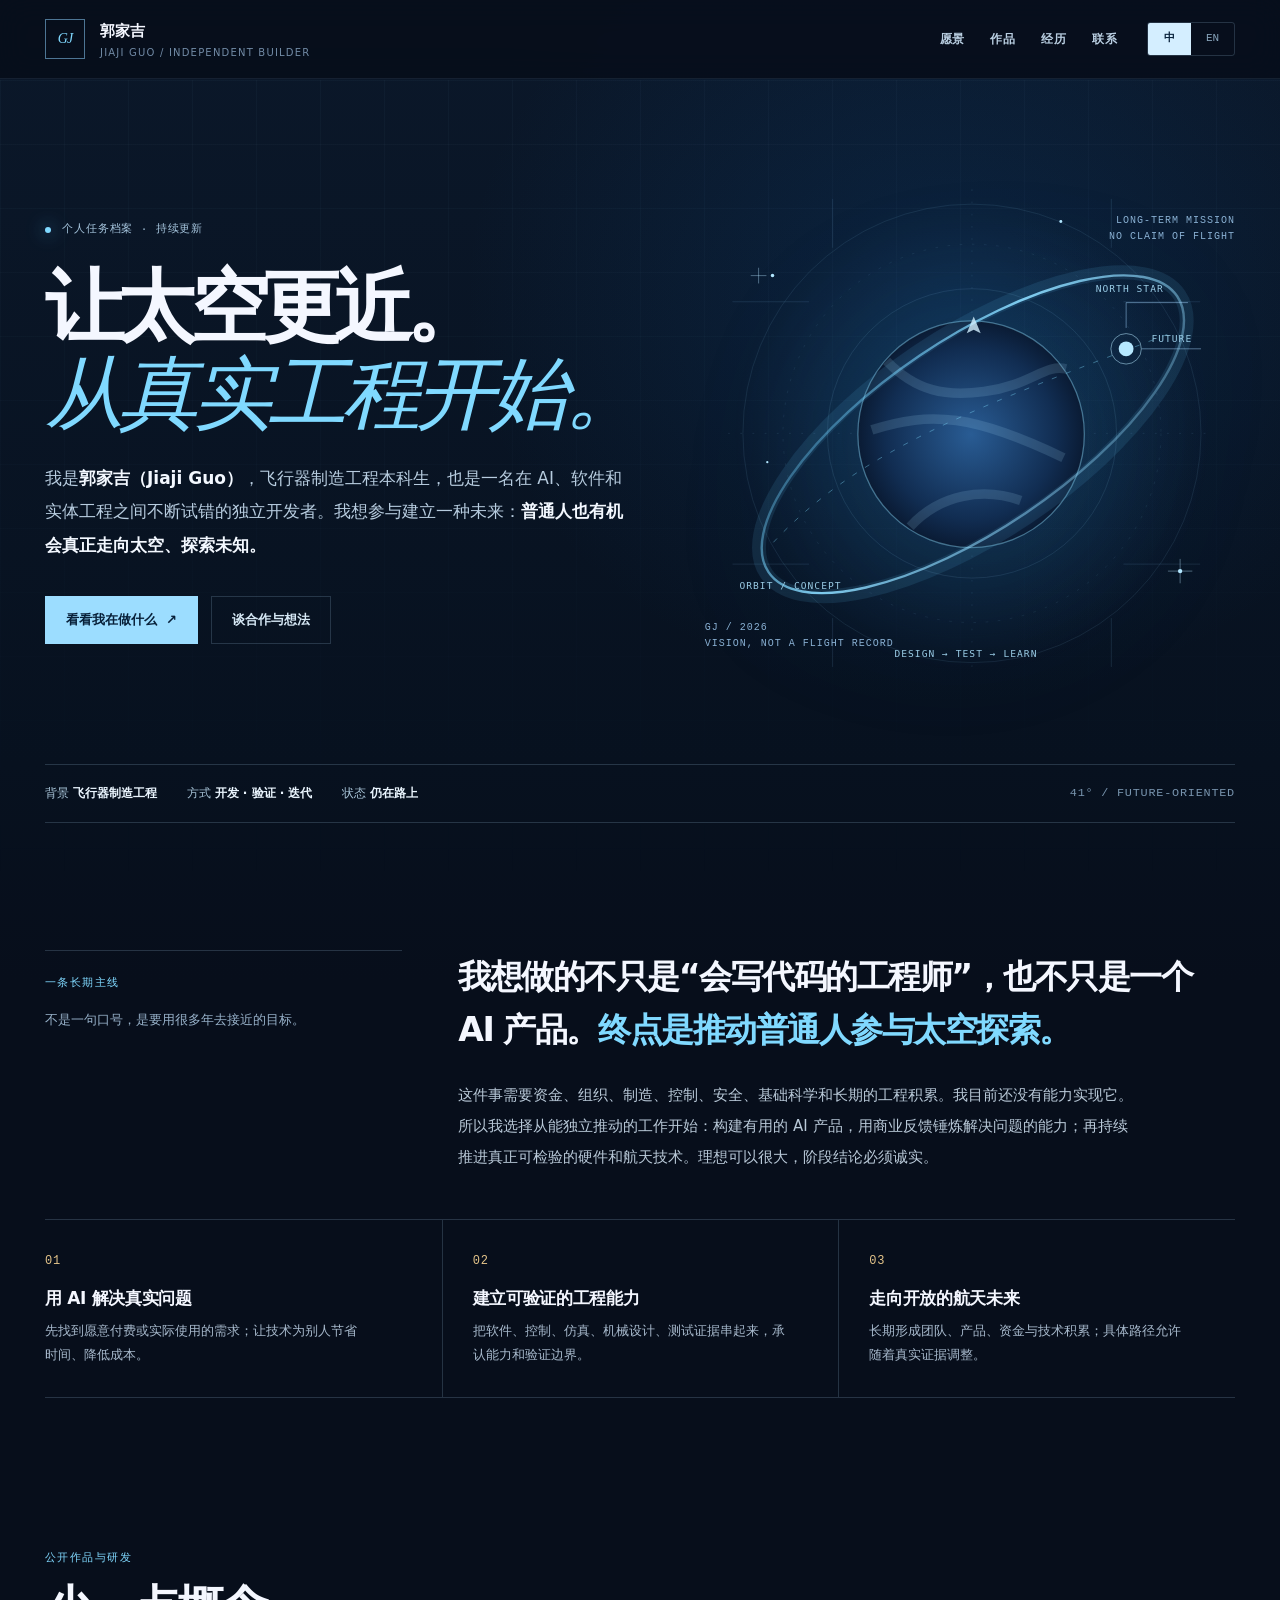
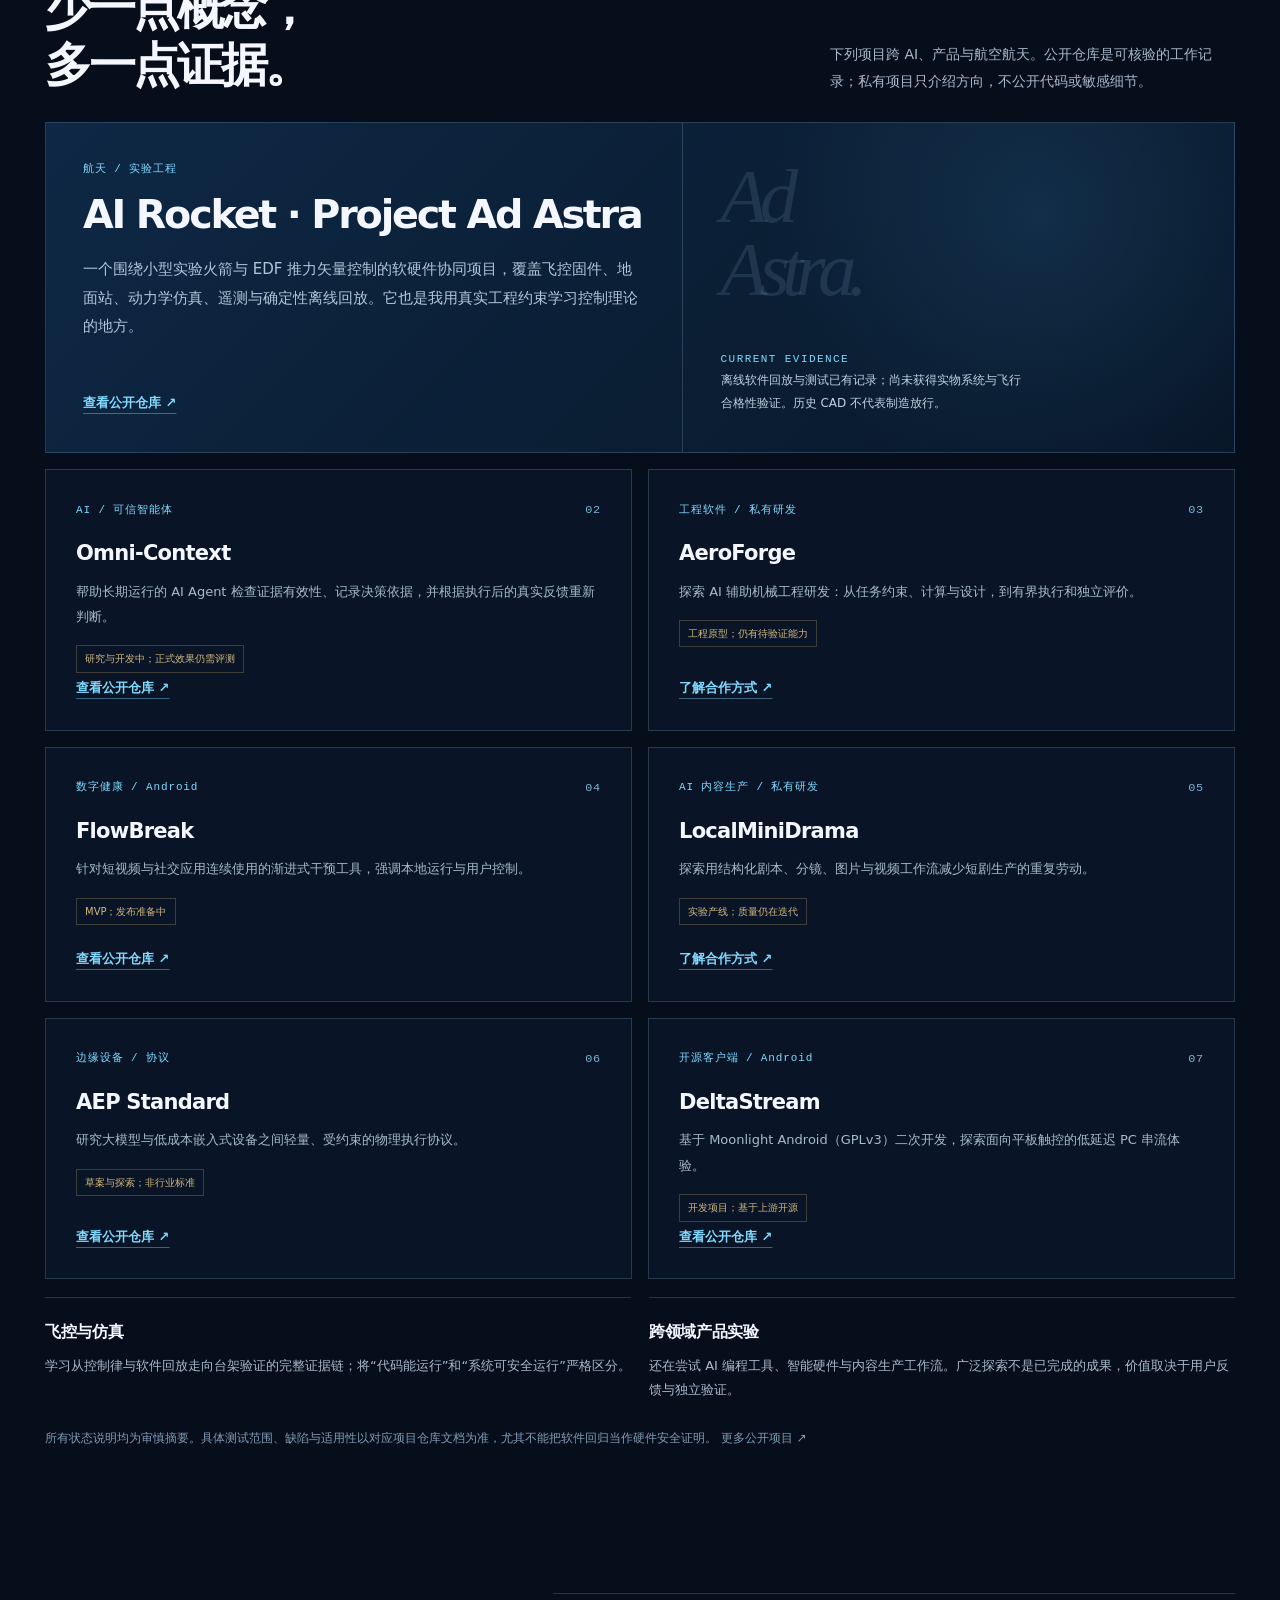
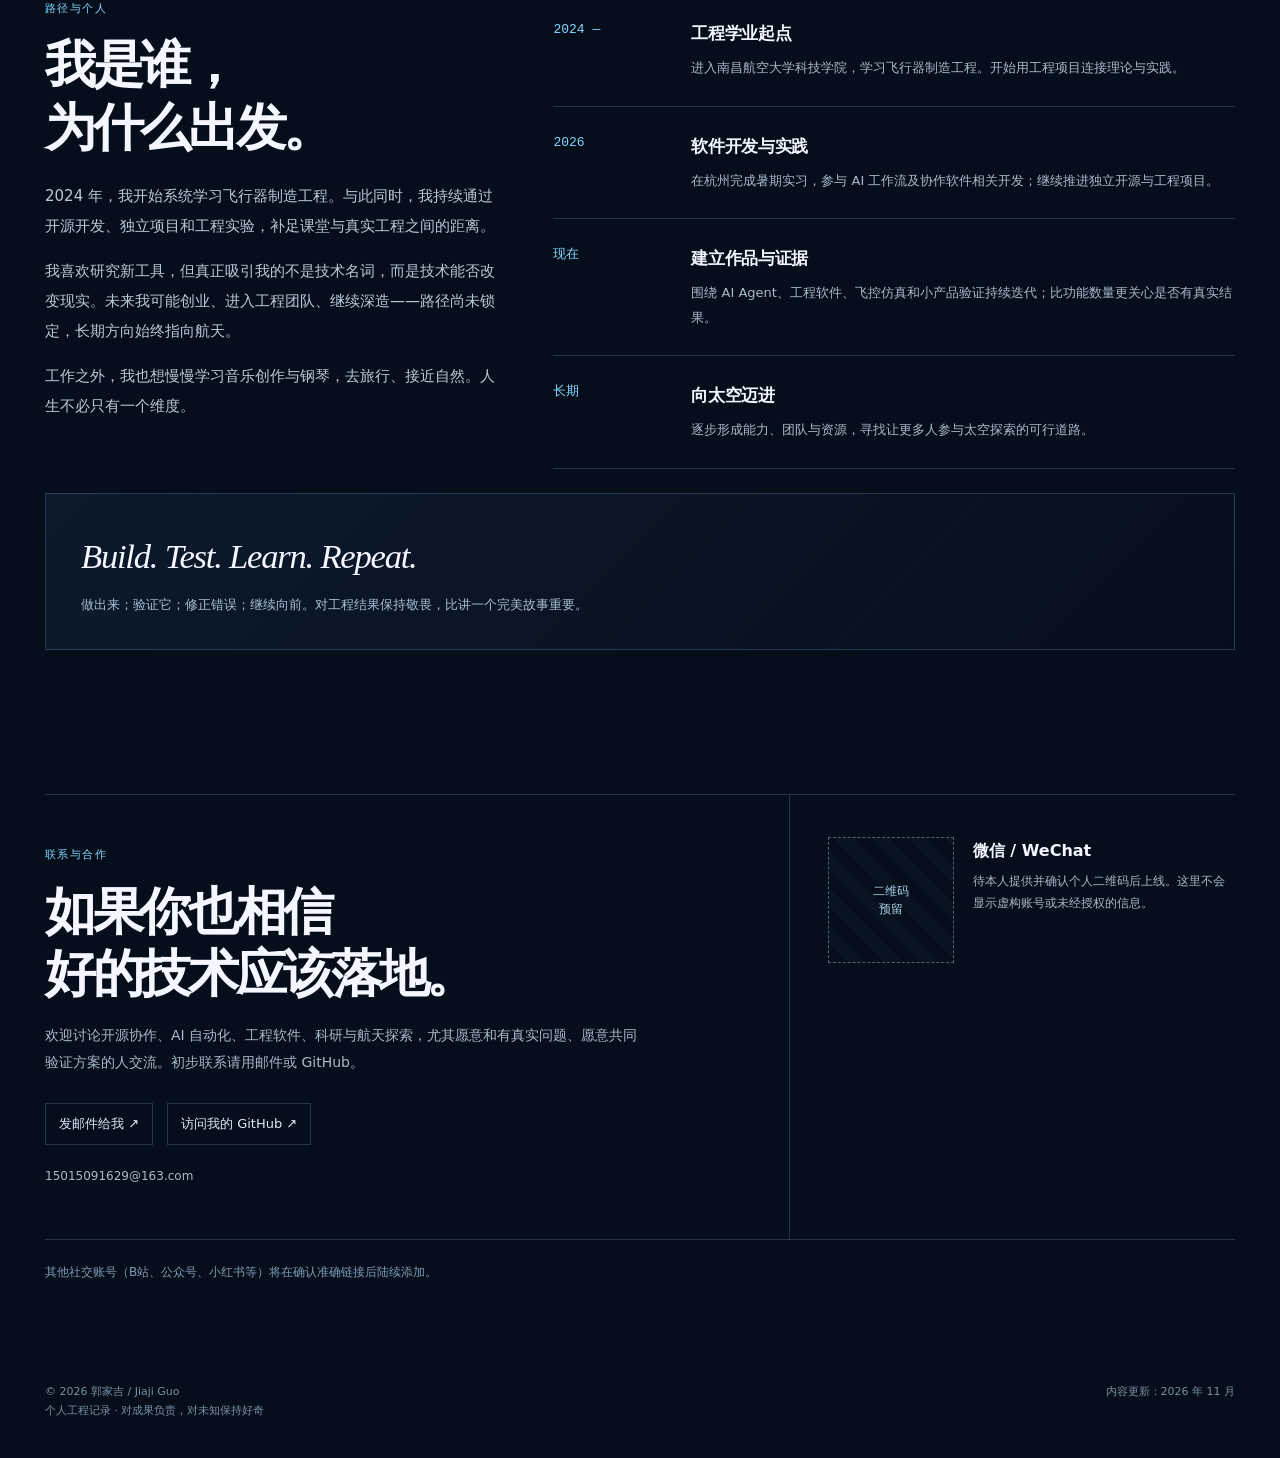
==== index.html @ cbb79680 "design: rebuild Chinese aerospace portfolio around mission and evidence" ====
<!doctype html>
<html lang="zh-CN">
<head>
<meta charset="utf-8">
<meta name="viewport" content="width=device-width, initial-scale=1">
<meta name="theme-color" content="#070e1b">
<meta name="description" content="郭家吉的个人主页。飞行器制造工程本科生，探索 AI Agent、工程软件、飞控、开源产品和让更多人探索太空的长期理想。">
<meta name="author" content="Jiaji Guo · 郭家吉">
<meta property="og:type" content="website">
<meta property="og:title" content="郭家吉 · Jiaji Guo | AI、工程与太空">
<meta property="og:description" content="郭家吉的个人主页。飞行器制造工程本科生，探索 AI Agent、工程软件、飞控、开源产品和让更多人探索太空的长期理想。">
<link rel="icon" type="image/svg+xml" href="assets/favicon.svg">
<link rel="stylesheet" href="assets/site.css">
<link rel="alternate" hreflang="zh-CN" href="./">
<link rel="alternate" hreflang="en" href="./en/">
<title>郭家吉 · Jiaji Guo | AI、工程与太空</title>
</head>
<body>
<a href="#main" class="skip">跳转到正文</a>
<header class="site-header"><div class="wrap topbar">
<a class="brand" href="#top" aria-label="郭家吉个人主页"><span class="brand-mark" aria-hidden="true">GJ</span><span><span class="brand-title">郭家吉</span><span class="brand-sub">JIAJI GUO / INDEPENDENT BUILDER</span></span></a>
<div class="nav-right"><nav class="navlinks" aria-label="主导航"><a href="#mission">愿景</a><a href="#work">作品</a><a href="#journey">经历</a><a href="#contact">联系</a></nav>
<div class="language" aria-label="选择语言"><a href="./" lang="zh-CN" aria-current="page" title="中文">中</a><a href="./en/" lang="en"  title="English">EN</a></div></div>
</div></header>
<main id="main">
<div class="wrap" id="top">
<section class="hero" aria-labelledby="hero-heading">
<div class="hero-copy">
<div class="status-line"><span class="status-dot" aria-hidden="true"></span>个人任务档案 · 持续更新</div>
<h1 class="hero-title " id="hero-heading">让太空更近。<br><span class="signature">从真实工程开始。</span></h1>
<p class="hero-brief">我是<strong>郭家吉（Jiaji Guo）</strong>，飞行器制造工程本科生，也是一名在 AI、软件和实体工程之间不断试错的独立开发者。我想参与建立一种未来：<strong>普通人也有机会真正走向太空、探索未知。</strong></p>
<div class="action-row"><a class="action primary" href="#work">看看我在做什么 <span aria-hidden="true">&nbsp; ↗</span></a><a class="action outline" href="#contact">谈合作与想法</a></div>
</div>
<div class="hero-visual"><img class="orbit" src="assets/mission-orbit.svg" width="620" height="600" alt="原创航天轨道任务示意图，用地球、轨道、航点象征长期探索" fetchpriority="high">
<div class="corner right mono">LONG-TERM MISSION<br>NO CLAIM OF FLIGHT</div>
<div class="corner left mono">GJ / 2026<br>VISION, NOT A FLIGHT RECORD</div></div>
</section>
<div class="hero-bottom"><div class="inline-meta"><span>背景 <strong>飞行器制造工程</strong></span><span>方式 <strong>开发 · 验证 · 迭代</strong></span><span>状态 <strong>仍在路上</strong></span></div><span class="mono coordinate">41° / FUTURE-ORIENTED</span></div>
<section class="section" id="mission" aria-labelledby="mission-heading">
<div class="mission">
<div class="mission-rail"><span class="overline">一条长期主线</span><p>不是一句口号，是要用很多年去接近的目标。</p></div>
<div><h2 id="mission-heading" class="mission-copy">我想做的不只是“会写代码的工程师”，也不只是一个 AI 产品。<em>终点是推动普通人参与太空探索。</em></h2><p class="mission-text">这件事需要资金、组织、制造、控制、安全、基础科学和长期的工程积累。我目前还没有能力实现它。所以我选择从能独立推动的工作开始：构建有用的 AI 产品，用商业反馈锤炼解决问题的能力；再持续推进真正可检验的硬件和航天技术。理想可以很大，阶段结论必须诚实。</p></div>
</div>
<div class="mission-path" aria-label="长期行动路径">
<div class="path-step"><span class="n mono">01</span><h3>用 AI 解决真实问题</h3><p>先找到愿意付费或实际使用的需求；让技术为别人节省时间、降低成本。</p></div>
<div class="path-step"><span class="n mono">02</span><h3>建立可验证的工程能力</h3><p>把软件、控制、仿真、机械设计、测试证据串起来，承认能力和验证边界。</p></div>
<div class="path-step"><span class="n mono">03</span><h3>走向开放的航天未来</h3><p>长期形成团队、产品、资金与技术积累；具体路径允许随着真实证据调整。</p></div>
</div>
</section>
<section class="section" id="work" aria-labelledby="work-heading">
<div class="section-heading work-head"><div><span class="overline">公开作品与研发</span><h2 id="work-heading">少一点概念，<br>多一点证据。</h2></div><p>下列项目跨 AI、产品与航空航天。公开仓库是可核验的工作记录；私有项目只介绍方向，不公开代码或敏感细节。</p></div>
<article class="featured-work">
<div class="featured-content"><span class="project-eyebrow">航天 / 实验工程</span><h3 class="project-title">AI Rocket · Project Ad Astra</h3><p>一个围绕小型实验火箭与 EDF 推力矢量控制的软硬件协同项目，覆盖飞控固件、地面站、动力学仿真、遥测与确定性离线回放。它也是我用真实工程约束学习控制理论的地方。</p><a class="project-link" href="https://github.com/guo6x/AI-rocket" target="_blank" rel="noopener noreferrer">查看公开仓库 <span aria-hidden="true">↗</span></a></div>
<div class="featured-aside"><div class="aside-word" aria-hidden="true">Ad<br>Astra.</div><div class="aside-desc"><span class="overline">CURRENT EVIDENCE</span><br>离线软件回放与测试已有记录；尚未获得实物系统与飞行合格性验证。历史 CAD 不代表制造放行。</div></div>
</article>
<div class="project-stack"><article class="project">
<div class="top"><span class="project-eyebrow">AI / 可信智能体</span><span class="mono project-index">02</span></div>
<h3>Omni-Context</h3><p>帮助长期运行的 AI Agent 检查证据有效性、记录决策依据，并根据执行后的真实反馈重新判断。</p><span class="state">研究与开发中；正式效果仍需评测</span>
<a class="project-link" href="https://github.com/guo6x/Omni-context" target="_blank" rel="noopener noreferrer">查看公开仓库 <span aria-hidden="true">↗</span></a>
</article>
<article class="project">
<div class="top"><span class="project-eyebrow">工程软件 / 私有研发</span><span class="mono project-index">03</span></div>
<h3>AeroForge</h3><p>探索 AI 辅助机械工程研发：从任务约束、计算与设计，到有界执行和独立评价。</p><span class="state">工程原型；仍有待验证能力</span>
<a class="project-link" href="#contact">了解合作方式 <span aria-hidden="true">↗</span></a>
</article>
<article class="project">
<div class="top"><span class="project-eyebrow">数字健康 / Android</span><span class="mono project-index">04</span></div>
<h3>FlowBreak</h3><p>针对短视频与社交应用连续使用的渐进式干预工具，强调本地运行与用户控制。</p><span class="state">MVP；发布准备中</span>
<a class="project-link" href="https://github.com/guo6x/flowbreak" target="_blank" rel="noopener noreferrer">查看公开仓库 <span aria-hidden="true">↗</span></a>
</article>
<article class="project">
<div class="top"><span class="project-eyebrow">AI 内容生产 / 私有研发</span><span class="mono project-index">05</span></div>
<h3>LocalMiniDrama</h3><p>探索用结构化剧本、分镜、图片与视频工作流减少短剧生产的重复劳动。</p><span class="state">实验产线；质量仍在迭代</span>
<a class="project-link" href="#contact">了解合作方式 <span aria-hidden="true">↗</span></a>
</article>
<article class="project">
<div class="top"><span class="project-eyebrow">边缘设备 / 协议</span><span class="mono project-index">06</span></div>
<h3>AEP Standard</h3><p>研究大模型与低成本嵌入式设备之间轻量、受约束的物理执行协议。</p><span class="state">草案与探索；非行业标准</span>
<a class="project-link" href="https://github.com/guo6x/AEP-Standard" target="_blank" rel="noopener noreferrer">查看公开仓库 <span aria-hidden="true">↗</span></a>
</article>
<article class="project">
<div class="top"><span class="project-eyebrow">开源客户端 / Android</span><span class="mono project-index">07</span></div>
<h3>DeltaStream</h3><p>基于 Moonlight Android（GPLv3）二次开发，探索面向平板触控的低延迟 PC 串流体验。</p><span class="state">开发项目；基于上游开源</span>
<a class="project-link" href="https://github.com/guo6x/DeltaStream" target="_blank" rel="noopener noreferrer">查看公开仓库 <span aria-hidden="true">↗</span></a>
</article></div>
<div class="lab-line"><article class="lab-card"><h3>飞控与仿真</h3><p>学习从控制律与软件回放走向台架验证的完整证据链；将“代码能运行”和“系统可安全运行”严格区分。</p></article><article class="lab-card"><h3>跨领域产品实验</h3><p>还在尝试 AI 编程工具、智能硬件与内容生产工作流。广泛探索不是已完成的成果，价值取决于用户反馈与独立验证。</p></article></div>
<p class="project-footnote">所有状态说明均为审慎摘要。具体测试范围、缺陷与适用性以对应项目仓库文档为准，尤其不能把软件回归当作硬件安全证明。 <a href="https://github.com/guo6x?tab=repositories" target="_blank" rel="noopener noreferrer">更多公开项目 ↗</a></p>
</section>
<section class="section" id="journey" aria-labelledby="journey-heading">
<div class="bio-layout">
<div class="bio-intro"><span class="overline">路径与个人</span><h2 id="journey-heading">我是谁，<br>为什么出发。</h2><p>2024 年，我开始系统学习飞行器制造工程。与此同时，我持续通过开源开发、独立项目和工程实验，补足课堂与真实工程之间的距离。</p><p>我喜欢研究新工具，但真正吸引我的不是技术名词，而是技术能否改变现实。未来我可能创业、进入工程团队、继续深造——路径尚未锁定，长期方向始终指向航天。</p><p>工作之外，我也想慢慢学习音乐创作与钢琴，去旅行、接近自然。人生不必只有一个维度。</p></div>
<div class="timeline"><div class="timeline-row"><div class="timeline-time">2024 —</div><div><h3>工程学业起点</h3><p>进入南昌航空大学科技学院，学习飞行器制造工程。开始用工程项目连接理论与实践。</p></div></div>
<div class="timeline-row"><div class="timeline-time">2026</div><div><h3>软件开发与实践</h3><p>在杭州完成暑期实习，参与 AI 工作流及协作软件相关开发；继续推进独立开源与工程项目。</p></div></div>
<div class="timeline-row"><div class="timeline-time">现在</div><div><h3>建立作品与证据</h3><p>围绕 AI Agent、工程软件、飞控仿真和小产品验证持续迭代；比功能数量更关心是否有真实结果。</p></div></div>
<div class="timeline-row"><div class="timeline-time">长期</div><div><h3>向太空迈进</h3><p>逐步形成能力、团队与资源，寻找让更多人参与太空探索的可行道路。</p></div></div></div>
</div>
<div class="principle-banner"><strong>Build. Test. Learn. Repeat.</strong><p>做出来；验证它；修正错误；继续向前。对工程结果保持敬畏，比讲一个完美故事重要。</p></div>
</section>
<section class="section" id="contact" aria-labelledby="contact-heading">
<div class="contact-layout">
<div class="contact-main"><span class="overline">联系与合作</span><h2 id="contact-heading">如果你也相信<br>好的技术应该落地。</h2><p>欢迎讨论开源协作、AI 自动化、工程软件、科研与航天探索，尤其愿意和有真实问题、愿意共同验证方案的人交流。初步联系请用邮件或 GitHub。</p>
<div class="contact-links"><a href="mailto:15015091629@163.com">发邮件给我 ↗</a><a href="https://github.com/guo6x" target="_blank" rel="noopener noreferrer">访问我的 GitHub ↗</a></div>
<p style="margin-top:20px;font-size:12px" class="muted">15015091629@163.com</p>
</div>
<div class="contact-qr"><!-- WeChat insertion point: only add the image after owner's explicit confirmation.
Replace .qr-placeholder with <img src="assets/wechat-qr.png" alt="Personal WeChat QR code" width="126" height="126" loading="lazy"> (English path: ../assets/wechat-qr.png). -->
<div class="qr-placeholder" aria-label="个人微信二维码预留位置"><span>二维码<br>预留</span></div>
<div class="qr-caption"><h3>微信 / WeChat</h3><p>待本人提供并确认个人二维码后上线。这里不会显示虚构账号或未经授权的信息。</p></div></div>
</div>
<p class="project-footnote">其他社交账号（B站、公众号、小红书等）将在确认准确链接后陆续添加。</p>
</section>
</div>
</main>
<footer class="site-footer"><div class="wrap footer-content"><p>© 2026 郭家吉 / Jiaji Guo<br>个人工程记录 · 对成果负责，对未知保持好奇</p><p>内容更新：2026 年 11 月</p></div></footer>
</body>
</html>
---- assets/site.css ----
:root{color-scheme:dark;--ink:#f4f7ff;--muted:#a7b9cc;--dim:#728ba6;--base:#070e1b;--base2:#0b1728;--panel:#0c1c30;--blue:#80d9ff;--blue2:#3579b8;--gold:#e4c48a;--line:rgba(159,198,229,.20);--line2:rgba(159,198,229,.10);--max:1190px}
*{box-sizing:border-box}
html{scroll-behavior:smooth;scroll-padding-top:90px}
body{margin:0;min-width:320px;background:var(--base);color:var(--ink);font-family:"Aptos","Inter","PingFang SC","Noto Sans CJK SC","Microsoft YaHei",system-ui,sans-serif;font-size:16px;line-height:1.75;text-rendering:optimizeLegibility}
body::before{content:"";position:absolute;top:0;left:0;right:0;height:980px;z-index:-1;pointer-events:none;background:radial-gradient(ellipse 670px 570px at 74% 30%,rgba(14,83,151,.22),transparent 72%),linear-gradient(180deg,#0b182a 0%,#07111f 78%,var(--base) 100%)}
body::after{content:"";position:absolute;top:80px;left:0;right:0;height:920px;z-index:-1;pointer-events:none;background-image:linear-gradient(rgba(123,169,205,.045) 1px,transparent 1px),linear-gradient(90deg,rgba(123,169,205,.045) 1px,transparent 1px);background-size:64px 64px;mask-image:linear-gradient(to bottom,black,transparent 90%)}
a{color:inherit;text-decoration:none}button,a{touch-action:manipulation}a:hover{color:var(--blue)}a:focus-visible{outline:2px solid var(--blue);outline-offset:5px;border-radius:3px}
svg,img{max-width:100%}.wrap{width:min(var(--max),calc(100% - 72px));margin:0 auto}
.skip{position:absolute;left:18px;top:-100px;z-index:100;padding:8px 16px;background:var(--blue);color:var(--base)}.skip:focus{top:10px}
.mono{font-family:"Cascadia Code","JetBrains Mono",Consolas,monospace;font-size:.74rem;font-weight:500;letter-spacing:.065em}
.muted{color:var(--muted)}.blue{color:var(--blue)}.gold{color:var(--gold)}
.site-header{position:sticky;top:0;z-index:60;border-bottom:1px solid var(--line2);background:rgba(7,14,27,.91);backdrop-filter:blur(15px)}
.topbar{display:flex;align-items:center;justify-content:space-between;min-height:78px;gap:26px}
.brand{display:flex;align-items:center;gap:15px;min-width:0}
.brand-mark{display:grid;place-items:center;flex:none;width:40px;height:40px;border:1px solid rgba(135,203,248,.55);color:var(--blue);font-size:14px;font-family:Georgia,serif;font-style:italic;letter-spacing:-.07em}
.brand-title{font-weight:730;font-size:15px;letter-spacing:.005em;white-space:nowrap}
.brand-sub{color:var(--dim);display:block;font-size:10px;line-height:1.6;letter-spacing:.12em}
.nav-right{display:flex;align-items:center;gap:30px}
.navlinks{display:flex;align-items:center;gap:26px}
.navlinks a{font-size:12px;letter-spacing:.035em;color:#b9cee1;font-weight:600}.navlinks a:hover{color:#fff}
.language{display:flex;align-items:center;border:1px solid var(--line);border-radius:3px;overflow:hidden}
.language a{display:block;min-width:43px;padding:6px 8px;text-align:center;font-family:Consolas,monospace;font-size:11px;color:#89a6bd}
.language a[aria-current="page"]{background:#d4eeff;color:#09223c;font-weight:800}
.hero{display:grid;grid-template-columns:minmax(0,1.07fr) minmax(0,.93fr);align-items:center;gap:28px;min-height:625px;padding:92px 0 70px}
.hero .status-line{display:flex;align-items:center;gap:11px;font-family:Consolas,monospace;font-size:11px;letter-spacing:.08em;color:#a5c4dc;margin-bottom:25px}
.status-dot{display:inline-block;width:6px;height:6px;background:var(--blue);border-radius:100%;box-shadow:0 0 18px #5cbbff}
.hero-title{font-size:clamp(3.7rem,6.2vw,6.8rem);font-weight:730;letter-spacing:-.085em;line-height:1.095;margin:0 0 24px;max-width:730px;text-wrap:balance}
.hero-title .signature{color:var(--blue);font-family:Georgia,"Times New Roman",serif;font-style:italic;font-weight:400;letter-spacing:-.06em;white-space:nowrap}
.hero-title.lang-en{font-size:clamp(3.9rem,6.5vw,7rem);line-height:1.02}
.hero-brief{max-width:590px;font-size:17px;line-height:1.95;color:#b7ccdf;margin:0}
.hero-brief strong{color:#f3f8ff;font-weight:650}
.action-row{display:flex;align-items:center;flex-wrap:wrap;gap:13px;margin-top:34px}
.action{display:inline-flex;align-items:center;justify-content:center;padding:12px 20px;font-size:13px;font-weight:700;border:1px solid var(--line);min-height:48px;transition:background-color .2s,border-color .2s,color .2s}
.action.primary{background:#9cddff;color:#082039;border-color:#9cddff}
.action.primary:hover{background:#d2f1ff;color:#031522}
.action.outline{color:#d6e8f5}.action.outline:hover{border-color:#a9def9;background:rgba(80,164,232,.08)}
.hero-visual{position:relative;align-self:stretch;display:flex;align-items:center;justify-content:center;min-width:0}
.orbit{width:min(100%,540px);height:auto;display:block;filter:drop-shadow(0 20px 70px rgba(31,122,202,.14))}
.hero-visual .corner{position:absolute;font-size:10px;color:#89b0d3;letter-spacing:.10em;line-height:1.6}
.corner.left{left:10px;bottom:42px}.corner.right{right:0;top:42px;text-align:right}
.hero-bottom{display:flex;justify-content:space-between;align-items:center;gap:20px;border-top:1px solid var(--line);border-bottom:1px solid var(--line);padding:18px 0;margin-bottom:55px}
.hero-bottom .inline-meta{display:flex;gap:30px;flex-wrap:wrap}
.hero-bottom .inline-meta span{font-size:12px;color:#a9c5d9}.hero-bottom .inline-meta strong{color:#eaf5fe;font-weight:650}
.hero-bottom .coordinate{color:#7894ae;text-align:right}
.section{padding:72px 0}
.section-heading{display:flex;align-items:end;justify-content:space-between;gap:30px;margin-bottom:31px}
.section-heading h2{font-size:clamp(2.05rem,3.7vw,3.7rem);letter-spacing:-.065em;line-height:1.2;margin:10px 0 0;text-wrap:balance}
.section-heading p{color:var(--muted);max-width:405px;margin:0;font-size:14px;line-height:1.9}
.overline{font-family:Consolas,"Cascadia Code",monospace;font-size:11px;color:var(--blue);letter-spacing:.13em}
.mission{display:grid;grid-template-columns:minmax(220px,.46fr) 1fr;gap:56px;align-items:start}
.mission-rail{border-top:1px solid var(--line);padding-top:16px}
.mission-rail p{font-size:13px;color:#97b1c9;max-width:270px;margin:14px 0}
.mission-copy{font-size:clamp(1.5rem,2.6vw,2.7rem);font-weight:600;letter-spacing:-.045em;line-height:1.62;margin:0 0 23px;text-wrap:pretty}
.mission-copy em{font-style:normal;color:var(--blue)}
.mission-text{color:#b9c9d8;max-width:680px;font-size:15px;line-height:2.05;margin:0}
.mission-path{display:grid;grid-template-columns:repeat(3,1fr);gap:0;margin-top:46px;border-top:1px solid var(--line);border-bottom:1px solid var(--line)}
.path-step{position:relative;padding:25px 28px 30px 0}
.path-step+.path-step{padding-left:30px;border-left:1px solid var(--line)}
.path-step .n{font-size:12px;color:var(--gold)}
.path-step h3{font-size:17px;letter-spacing:-.02em;margin:11px 0 6px}
.path-step p{font-size:13px;color:var(--muted);line-height:1.85;margin:0;max-width:320px}
.work-head{margin-bottom:28px}
.featured-work{display:grid;grid-template-columns:1.07fr .93fr;gap:0;border:1px solid var(--line);background:linear-gradient(135deg,rgba(14,43,73,.9),rgba(8,24,42,.92));margin-bottom:16px;min-height:310px}
.featured-content{padding:37px;display:flex;flex-direction:column;align-items:flex-start}
.project-eyebrow{font-size:11px;font-family:Consolas,monospace;color:var(--blue);letter-spacing:.08em}
.project-title{font-size:clamp(1.8rem,3.1vw,3rem);font-weight:690;line-height:1.2;letter-spacing:-.055em;margin:12px 0 16px}
.featured-content p{font-size:15px;color:#b2c6da;max-width:560px;line-height:1.9;margin:0 0 21px}
.featured-aside{position:relative;border-left:1px solid var(--line);padding:38px;display:flex;flex-direction:column;justify-content:space-between;gap:40px;background:radial-gradient(circle at 65% 28%,rgba(52,122,176,.19),transparent 65%)}
.aside-word{font-size:clamp(3.5rem,6vw,7rem);line-height:.95;letter-spacing:-.1em;font-family:Georgia,serif;font-style:italic;color:rgba(167,210,244,.13);overflow-wrap:anywhere}
.aside-desc{font-size:12px;color:#c1d1e2;line-height:1.85;max-width:300px}
.project-link{margin-top:auto;display:inline-block;font-weight:700;color:var(--blue);font-size:13px;padding-top:4px;text-decoration:underline;text-decoration-color:rgba(128,217,255,.4);text-underline-offset:6px}
.project-link:hover{text-decoration-color:#fff;color:#fff}
.project-stack{display:grid;grid-template-columns:repeat(2,minmax(0,1fr));gap:16px}
.project{border:1px solid var(--line);background:rgba(11,26,44,.68);padding:30px;min-height:255px;display:flex;flex-direction:column;align-items:flex-start}
.project .top{display:flex;align-items:center;justify-content:space-between;gap:15px;width:100%}
.project h3{font-size:21px;font-weight:700;letter-spacing:-.035em;line-height:1.34;margin:19px 0 11px}
.project p{font-size:13px;line-height:1.95;color:var(--muted);margin:0 0 16px}
.state{font-size:10px;color:#d2b780;border:1px solid rgba(224,184,110,.25);padding:4px 8px;white-space:nowrap}
.project .project-link{margin-top:auto}
.project-index{color:#7eb3d5}
.project-footnote{margin:22px 0 0;color:#7f9cb4;font-size:12px}
.lab-line{display:grid;grid-template-columns:1fr 1fr;gap:18px;margin-top:18px}
.lab-card{border-top:1px solid var(--line);padding:20px 0 4px}
.lab-card h3{font-size:16px;margin:0 0 8px;letter-spacing:-.02em}
.lab-card p{font-size:13px;color:var(--muted);line-height:1.85;margin:0}
.bio-layout{display:grid;grid-template-columns:.8fr 1.2fr;gap:54px}
.bio-intro p{color:#b8c9da;font-size:15px;line-height:2;margin:15px 0}
.bio-intro h2{font-size:clamp(2.2rem,4vw,4.3rem);letter-spacing:-.065em;line-height:1.22;margin:12px 0 23px}
.timeline{border-top:1px solid var(--line)}
.timeline-row{display:grid;grid-template-columns:115px 1fr;gap:23px;padding:25px 0;border-bottom:1px solid var(--line)}
.timeline-time{font-family:Consolas,monospace;color:var(--blue);font-size:13px}
.timeline-row h3{font-size:17px;letter-spacing:-.02em;margin:0 0 7px}
.timeline-row p{font-size:13px;line-height:1.9;color:var(--muted);margin:0}
.principle-banner{border:1px solid rgba(142,202,248,.21);padding:32px 35px;background:linear-gradient(135deg,rgba(48,111,166,.12),rgba(48,111,166,0));margin-top:24px}
.principle-banner strong{font-size:clamp(1.4rem,2.7vw,2.6rem);font-family:Georgia,serif;font-weight:400;font-style:italic;letter-spacing:-.035em}
.principle-banner p{color:#a8bfd2;font-size:13px;margin:8px 0 0}
.contact-layout{display:grid;grid-template-columns:1.25fr .75fr;gap:0;border-top:1px solid var(--line);border-bottom:1px solid var(--line)}
.contact-main{padding:44px 38px 50px 0}
.contact-main h2{font-size:clamp(2rem,4vw,4.6rem);font-weight:680;letter-spacing:-.065em;line-height:1.2;margin:14px 0 18px}
.contact-main p{color:var(--muted);font-size:14px;max-width:600px;line-height:1.95;margin:0}
.contact-qr{border-left:1px solid var(--line);padding:42px 0 38px 38px;display:flex;align-items:flex-start;gap:19px}
.qr-placeholder{height:126px;width:126px;flex:none;display:flex;align-items:center;justify-content:center;border:1px dashed rgba(143,193,224,.48);color:#acd5ec;background:repeating-linear-gradient(45deg,transparent,transparent 13px,rgba(110,184,239,.025) 13px,rgba(110,184,239,.025) 26px)}
.qr-placeholder span{font-size:12px;text-align:center;line-height:1.5}
.qr-caption h3{font-size:16px;margin:0 0 6px}.qr-caption p{font-size:12px;line-height:1.8;color:var(--muted);margin:0}
.contact-links{display:flex;gap:14px;flex-wrap:wrap;margin-top:26px}
.contact-links a{font-size:13px;padding:9px 13px;border:1px solid var(--line);color:#daebf7;overflow-wrap:anywhere}
.contact-links a:hover{border-color:var(--blue);color:var(--blue)}
.site-footer{padding:27px 0 38px}
.footer-content{display:flex;justify-content:space-between;align-items:start;gap:20px}
.footer-content p{font-size:11px;color:#7891a7;margin:0}
.footer-content a{color:#b5c9dc}
@media(max-width:1050px){.wrap{width:min(var(--max),calc(100% - 48px))}.hero{grid-template-columns:1.05fr .95fr;min-height:530px;padding:75px 0 60px}.hero-title{font-size:clamp(3.2rem,6.5vw,6rem)}.orbit{width:100%}.mission{gap:36px}.navlinks{gap:16px}.contact-qr{flex-direction:column}}
@media(max-width:780px){.navlinks{display:none}.topbar{min-height:68px}.brand-title{font-size:14px}.hero{grid-template-columns:1fr;gap:5px;padding:60px 0 15px}.hero-title{max-width:650px;font-size:clamp(3.6rem,10vw,5.8rem)}.hero-brief{font-size:16px}.hero-visual{max-width:500px;min-height:280px;width:100%;margin:0 auto}.hero-visual .corner{bottom:25px;top:auto}.hero-bottom{margin-bottom:24px}.mission{grid-template-columns:1fr;gap:15px}.mission-rail{max-width:unset}.section{padding:55px 0}.section-heading{display:block}.section-heading p{margin-top:15px}.featured-work{grid-template-columns:1fr;min-height:auto}.featured-aside{border-left:0;border-top:1px solid var(--line);padding:25px 34px;gap:15px}.aside-word{font-size:58px}.featured-content{padding:31px 34px}.bio-layout{grid-template-columns:1fr;gap:27px}.contact-layout{grid-template-columns:1fr}.contact-main{padding:35px 0}.contact-qr{border-left:0;border-top:1px solid var(--line);padding:28px 0;flex-direction:row}}
@media(max-width:560px){.wrap{width:calc(100% - 32px)}.hero{padding-top:50px}.hero-title,.hero-title.lang-en{font-size:clamp(3.25rem,12.5vw,5rem)}.hero-brief{font-size:15px;line-height:1.9}.hero-visual{min-height:250px}.orbit{width:min(100%,360px)}.corner.right{right:0;top:10px}.corner.left{left:0;bottom:14px}.hero-bottom{align-items:flex-start}.hero-bottom .coordinate{display:none}.hero-bottom .inline-meta{gap:15px}.section{padding:47px 0}.section-heading h2{font-size:2.2rem}.mission-copy{font-size:1.65rem}.mission-path{grid-template-columns:1fr}.path-step,.path-step+.path-step{padding:20px 0;border-left:0}.path-step+.path-step{border-top:1px solid var(--line)}.project-stack,.lab-line{grid-template-columns:1fr}.featured-content,.project{padding:25px}.featured-aside{padding:23px 25px}.project{min-height:auto}.timeline-row{grid-template-columns:76px 1fr;gap:10px}.qr-placeholder{width:110px;height:110px}.contact-qr{gap:14px}.contact-links a{font-size:12px}.footer-content{display:block}.footer-content p+p{margin-top:8px}}
@media(prefers-reduced-motion:reduce){html{scroll-behavior:auto}.action{transition:none}}
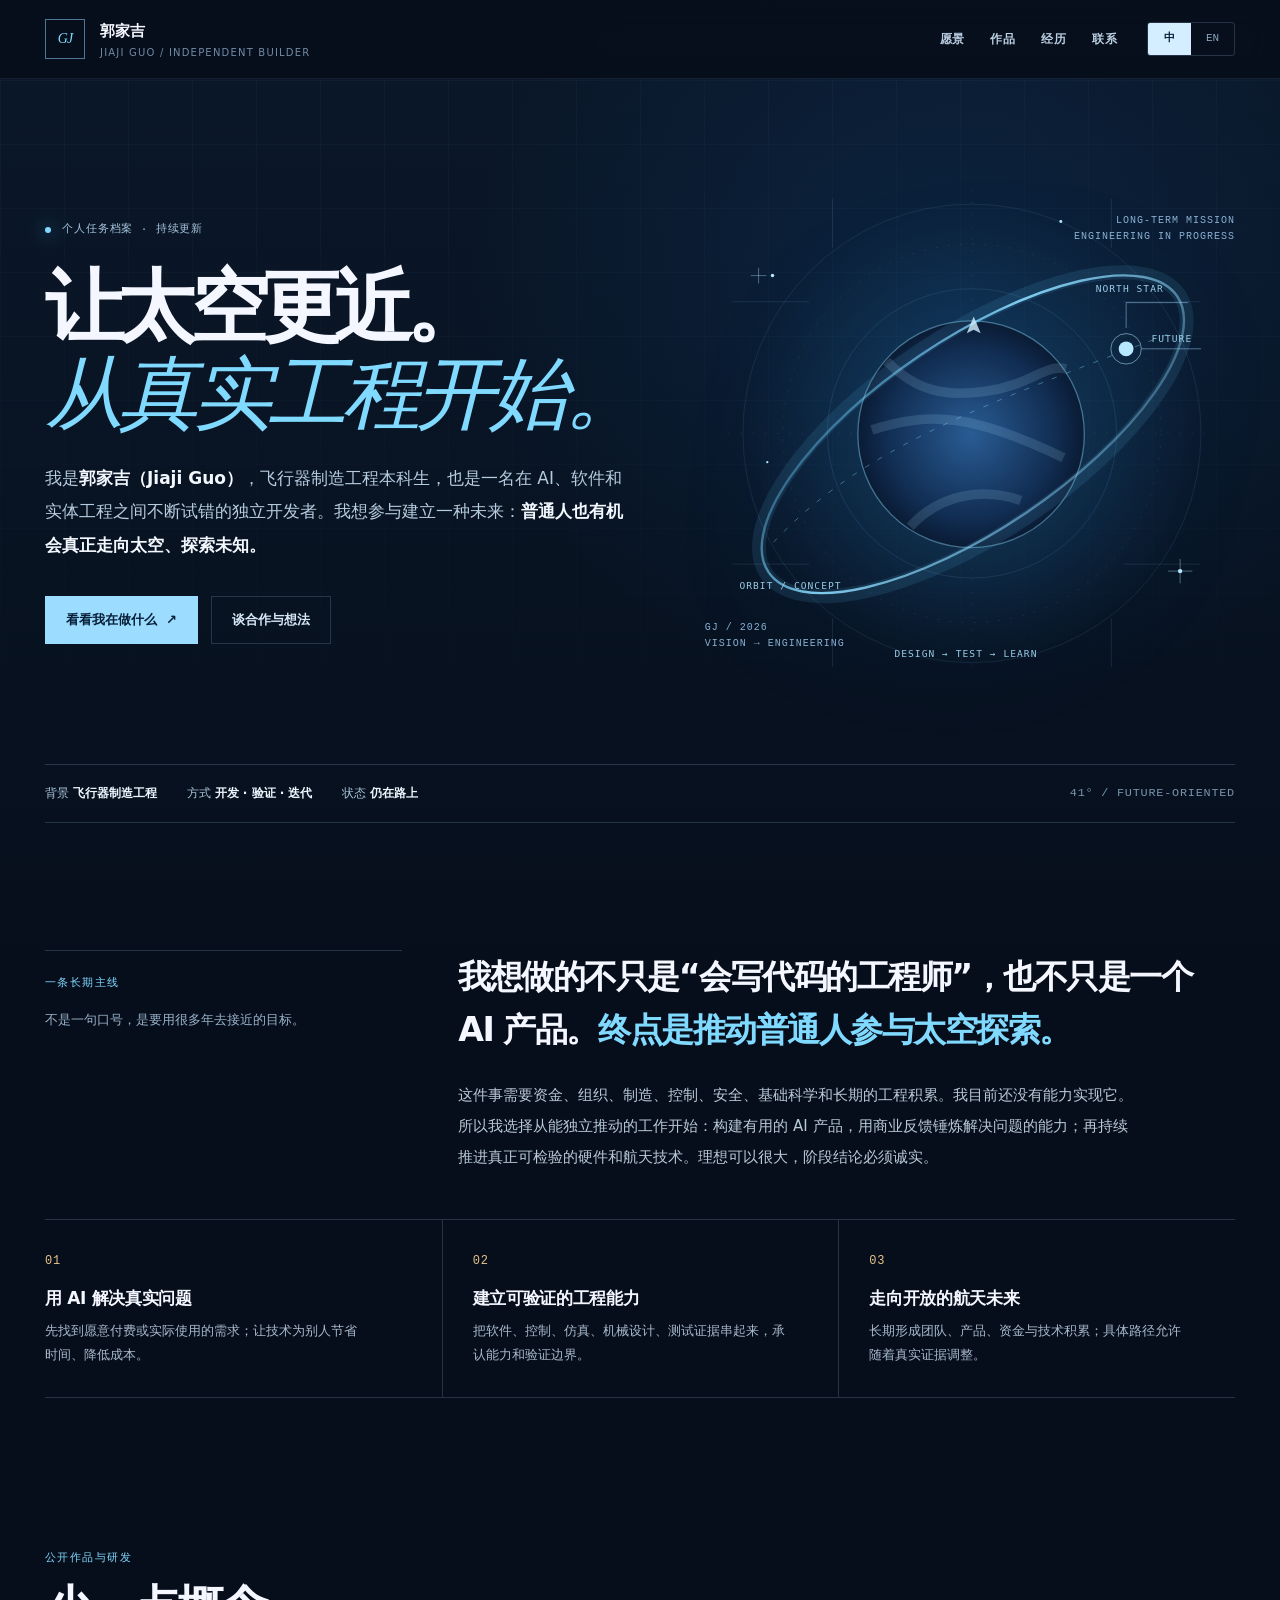
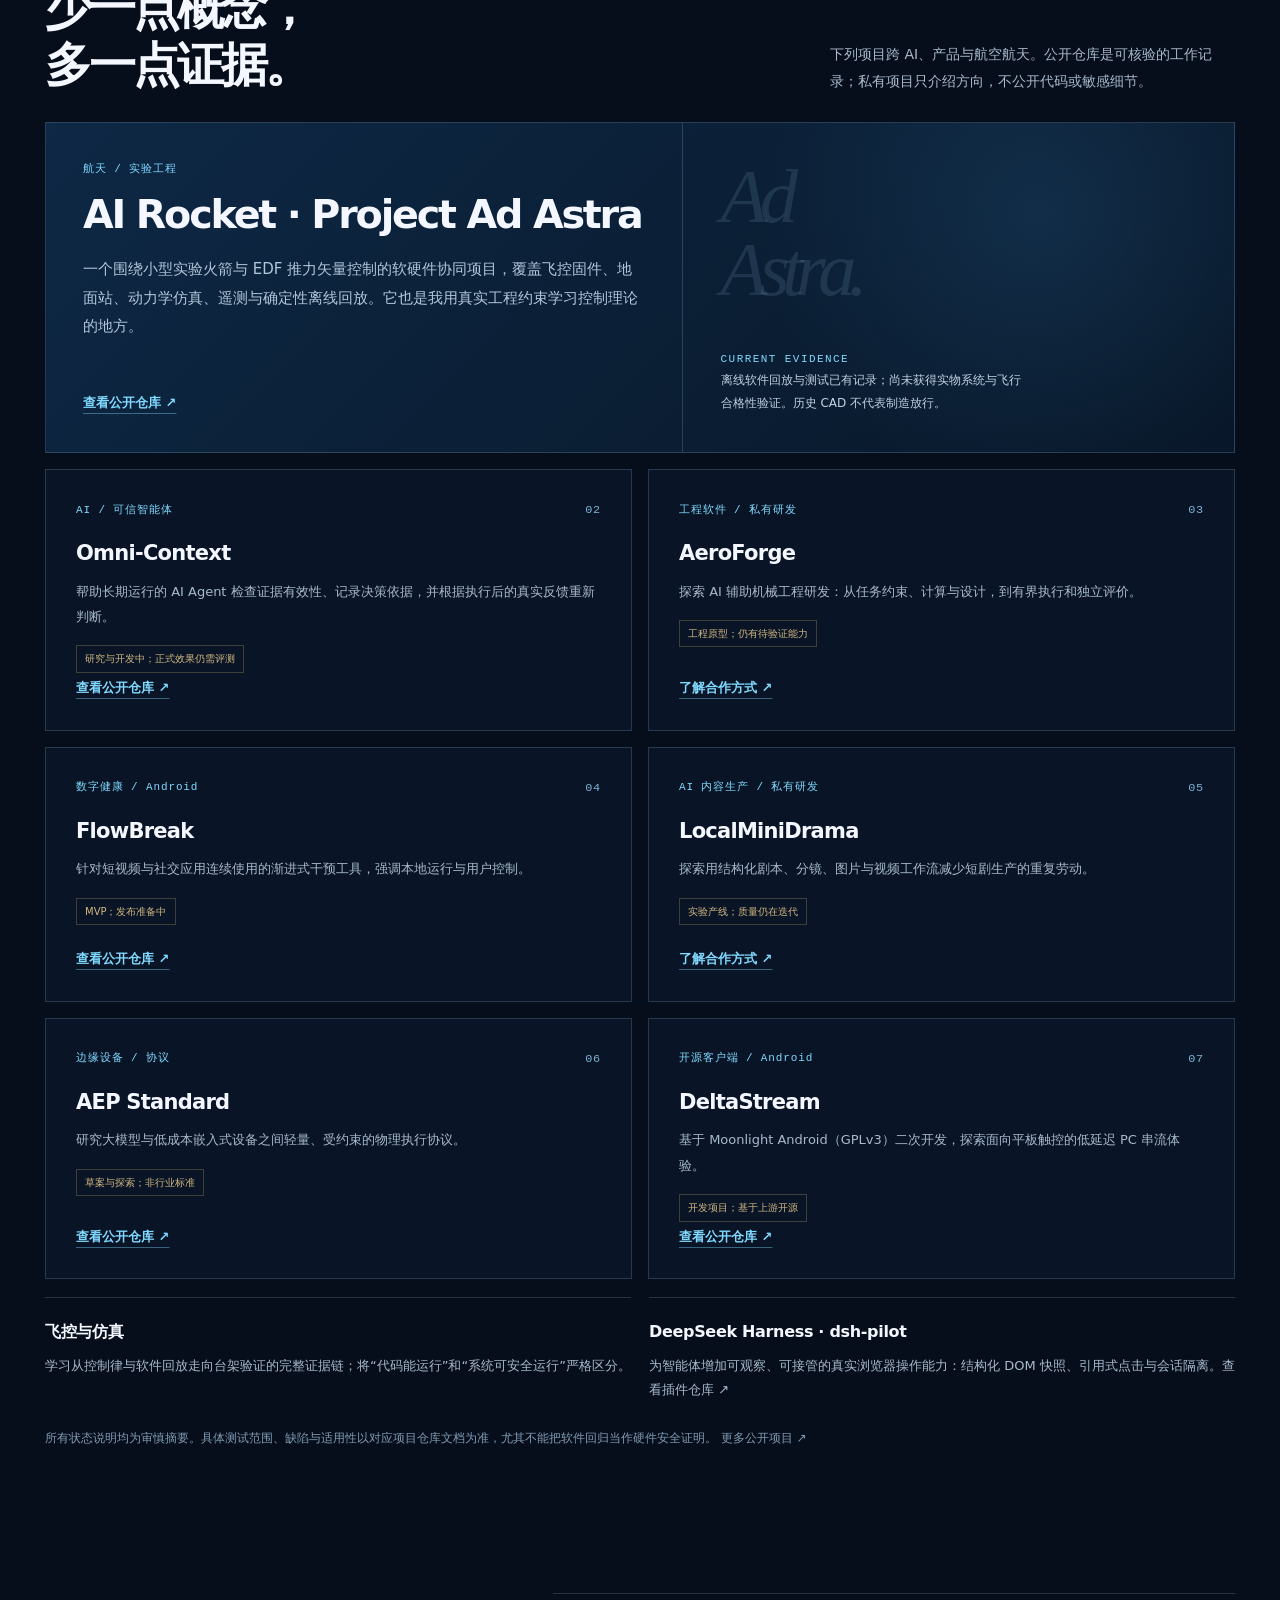
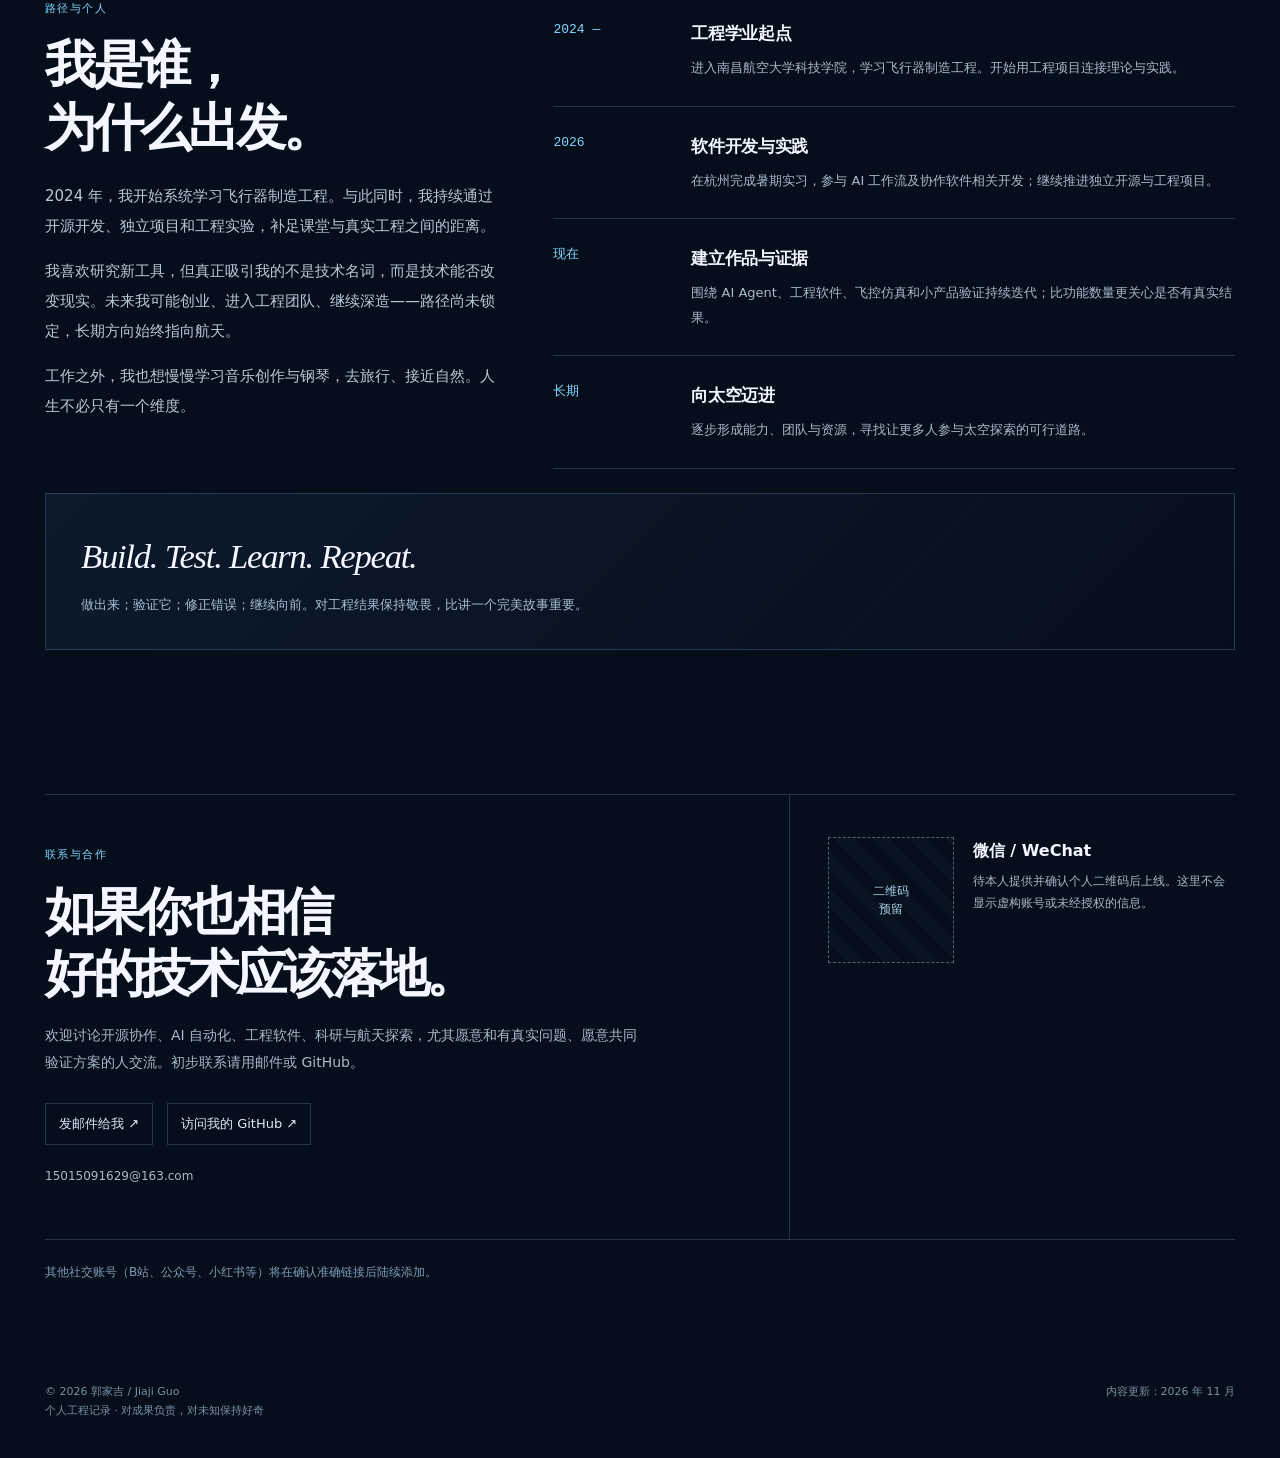
==== commit 8963c92b: "refine(profile): improve index.html copy and responsive details" ====
--- a/index.html
+++ b/index.html
@@ -32,8 +32,8 @@
 <div class="action-row"><a class="action primary" href="#work">看看我在做什么 <span aria-hidden="true">&nbsp; ↗</span></a><a class="action outline" href="#contact">谈合作与想法</a></div>
 </div>
 <div class="hero-visual"><img class="orbit" src="assets/mission-orbit.svg" width="620" height="600" alt="原创航天轨道任务示意图，用地球、轨道、航点象征长期探索" fetchpriority="high">
-<div class="corner right mono">LONG-TERM MISSION<br>NO CLAIM OF FLIGHT</div>
-<div class="corner left mono">GJ / 2026<br>VISION, NOT A FLIGHT RECORD</div></div>
+<div class="corner right mono">LONG-TERM MISSION<br>ENGINEERING IN PROGRESS</div>
+<div class="corner left mono">GJ / 2026<br>VISION → ENGINEERING</div></div>
 </section>
 <div class="hero-bottom"><div class="inline-meta"><span>背景 <strong>飞行器制造工程</strong></span><span>方式 <strong>开发 · 验证 · 迭代</strong></span><span>状态 <strong>仍在路上</strong></span></div><span class="mono coordinate">41° / FUTURE-ORIENTED</span></div>
 <section class="section" id="mission" aria-labelledby="mission-heading">
@@ -83,7 +83,7 @@
 <h3>DeltaStream</h3><p>基于 Moonlight Android（GPLv3）二次开发，探索面向平板触控的低延迟 PC 串流体验。</p><span class="state">开发项目；基于上游开源</span>
 <a class="project-link" href="https://github.com/guo6x/DeltaStream" target="_blank" rel="noopener noreferrer">查看公开仓库 <span aria-hidden="true">↗</span></a>
 </article></div>
-<div class="lab-line"><article class="lab-card"><h3>飞控与仿真</h3><p>学习从控制律与软件回放走向台架验证的完整证据链；将“代码能运行”和“系统可安全运行”严格区分。</p></article><article class="lab-card"><h3>跨领域产品实验</h3><p>还在尝试 AI 编程工具、智能硬件与内容生产工作流。广泛探索不是已完成的成果，价值取决于用户反馈与独立验证。</p></article></div>
+<div class="lab-line"><article class="lab-card"><h3>飞控与仿真</h3><p>学习从控制律与软件回放走向台架验证的完整证据链；将“代码能运行”和“系统可安全运行”严格区分。</p></article><article class="lab-card"><h3>DeepSeek Harness · dsh-pilot</h3><p>为智能体增加可观察、可接管的真实浏览器操作能力：结构化 DOM 快照、引用式点击与会话隔离。<a href="https://github.com/guo6x/dsh-pilot" target="_blank" rel="noopener noreferrer">查看插件仓库 ↗</a></p></article></div>
 <p class="project-footnote">所有状态说明均为审慎摘要。具体测试范围、缺陷与适用性以对应项目仓库文档为准，尤其不能把软件回归当作硬件安全证明。 <a href="https://github.com/guo6x?tab=repositories" target="_blank" rel="noopener noreferrer">更多公开项目 ↗</a></p>
 </section>
 <section class="section" id="journey" aria-labelledby="journey-heading">
--- a/assets/site.css
+++ b/assets/site.css
@@ -26,7 +26,7 @@
 .hero .status-line{display:flex;align-items:center;gap:11px;font-family:Consolas,monospace;font-size:11px;letter-spacing:.08em;color:#a5c4dc;margin-bottom:25px}
 .status-dot{display:inline-block;width:6px;height:6px;background:var(--blue);border-radius:100%;box-shadow:0 0 18px #5cbbff}
 .hero-title{font-size:clamp(3.7rem,6.2vw,6.8rem);font-weight:730;letter-spacing:-.085em;line-height:1.095;margin:0 0 24px;max-width:730px;text-wrap:balance}
-.hero-title .signature{color:var(--blue);font-family:Georgia,"Times New Roman",serif;font-style:italic;font-weight:400;letter-spacing:-.06em;white-space:nowrap}
+.hero-title .signature{color:var(--blue);font-family:Georgia,"Times New Roman",serif;font-style:italic;font-weight:400;letter-spacing:-.06em;white-space:normal}
 .hero-title.lang-en{font-size:clamp(3.9rem,6.5vw,7rem);line-height:1.02}
 .hero-brief{max-width:590px;font-size:17px;line-height:1.95;color:#b7ccdf;margin:0}
 .hero-brief strong{color:#f3f8ff;font-weight:650}
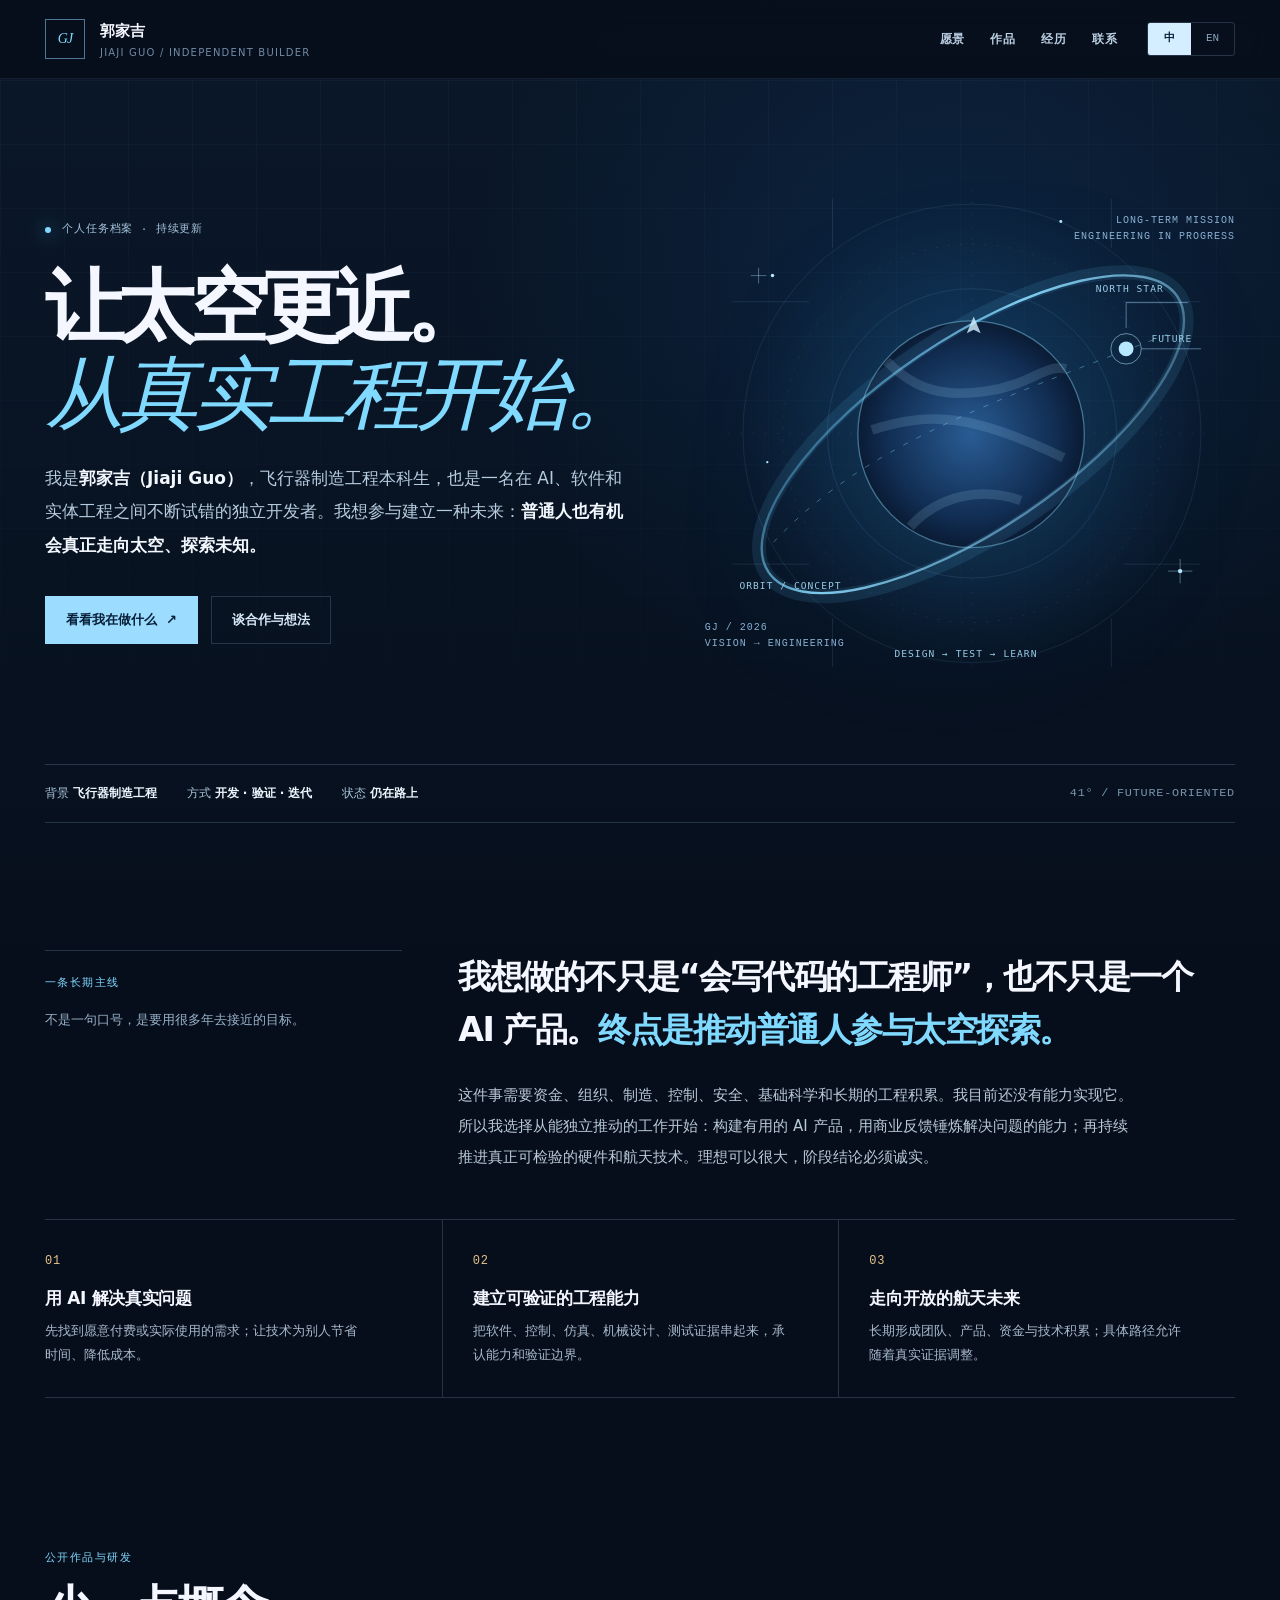
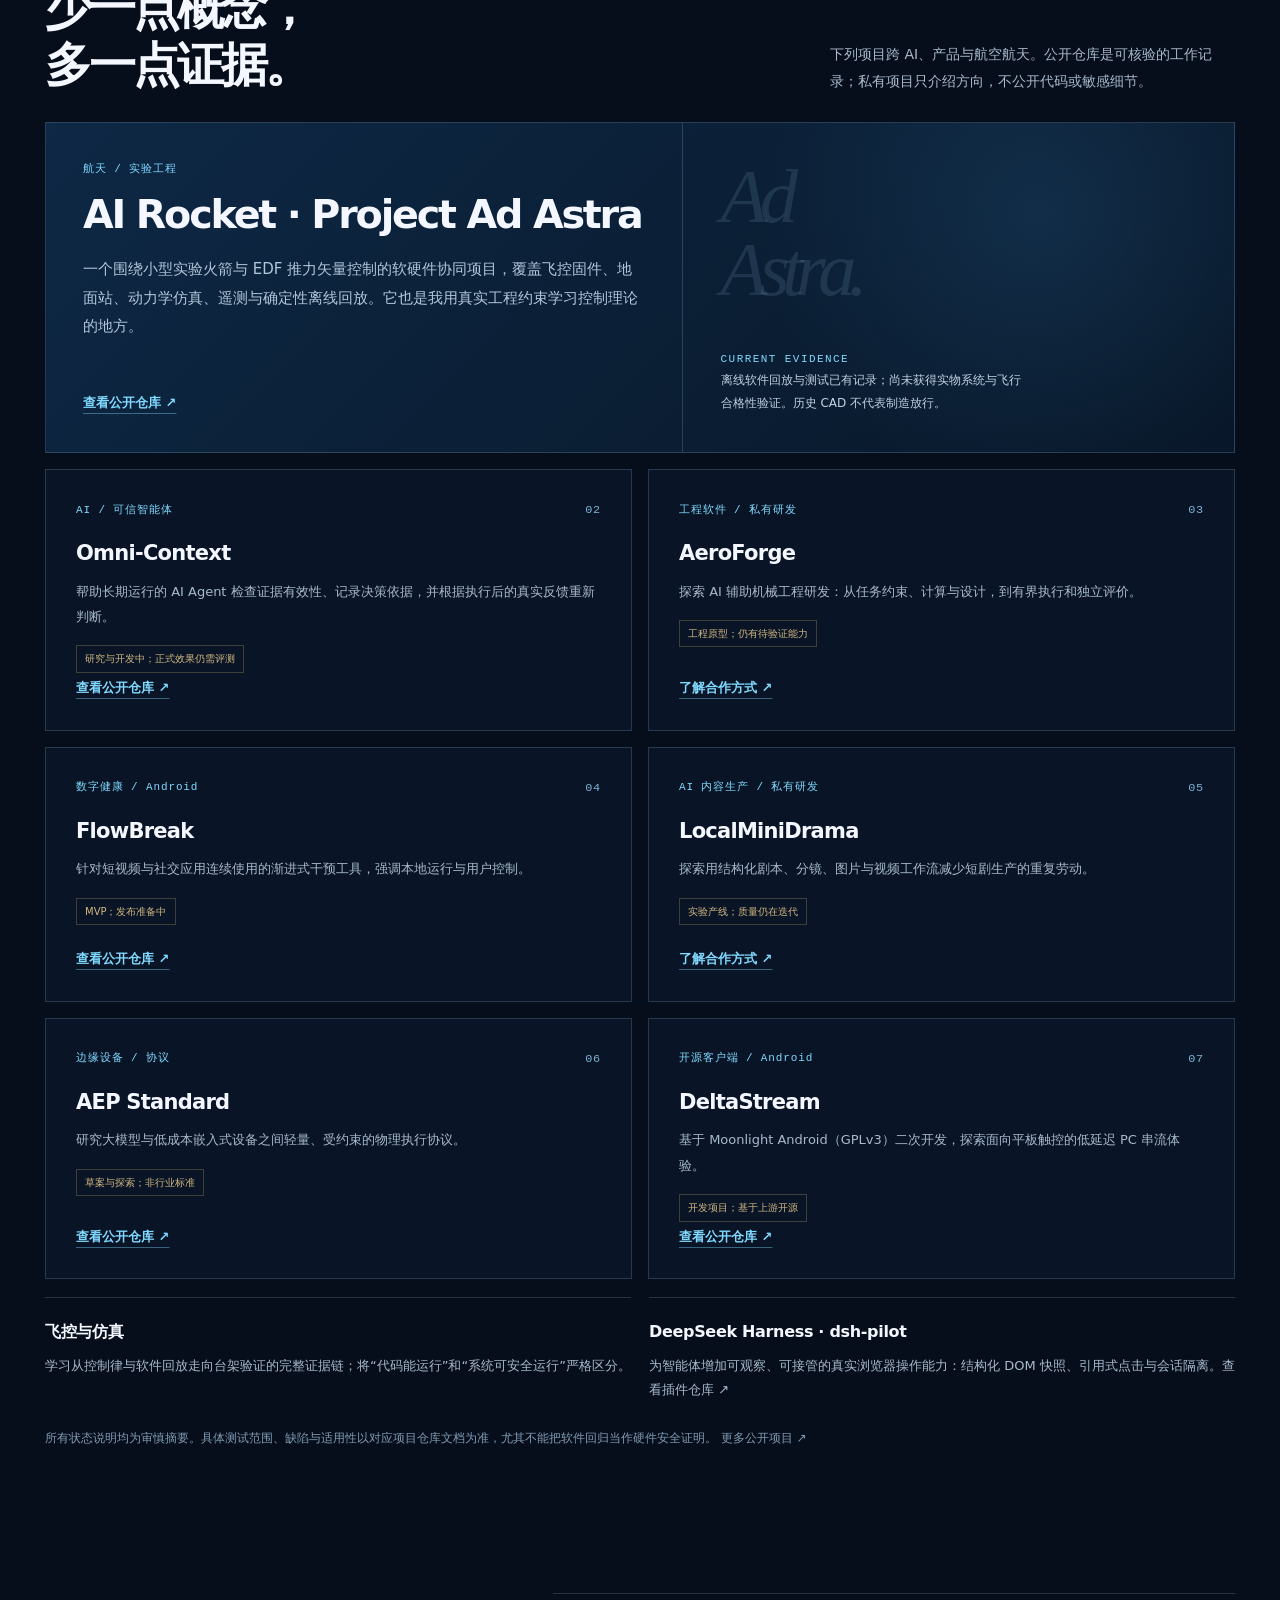
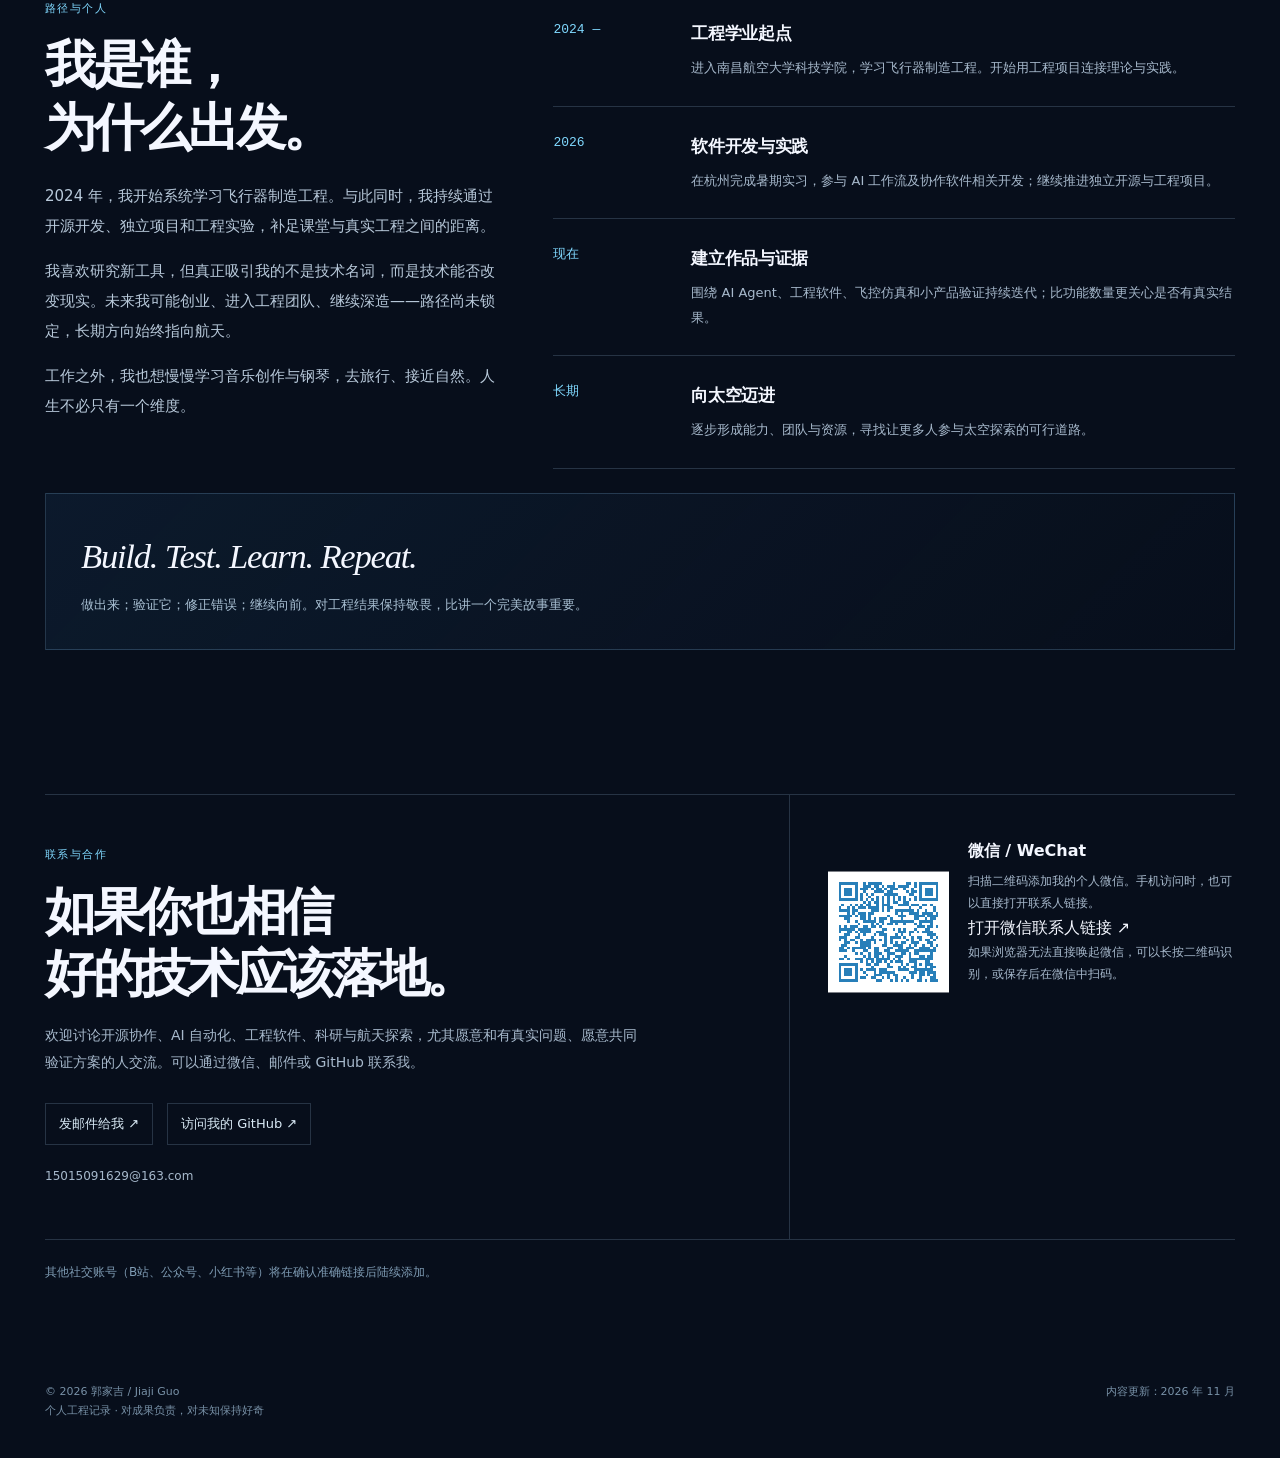
==== commit 2e5e1b8f: "feat(profile): integrate verified WeChat contact in index.html" ====
--- a/index.html
+++ b/index.html
@@ -98,14 +98,13 @@
 </section>
 <section class="section" id="contact" aria-labelledby="contact-heading">
 <div class="contact-layout">
-<div class="contact-main"><span class="overline">联系与合作</span><h2 id="contact-heading">如果你也相信<br>好的技术应该落地。</h2><p>欢迎讨论开源协作、AI 自动化、工程软件、科研与航天探索，尤其愿意和有真实问题、愿意共同验证方案的人交流。初步联系请用邮件或 GitHub。</p>
+<div class="contact-main"><span class="overline">联系与合作</span><h2 id="contact-heading">如果你也相信<br>好的技术应该落地。</h2><p>欢迎讨论开源协作、AI 自动化、工程软件、科研与航天探索，尤其愿意和有真实问题、愿意共同验证方案的人交流。可以通过微信、邮件或 GitHub 联系我。</p>
 <div class="contact-links"><a href="mailto:15015091629@163.com">发邮件给我 ↗</a><a href="https://github.com/guo6x" target="_blank" rel="noopener noreferrer">访问我的 GitHub ↗</a></div>
 <p style="margin-top:20px;font-size:12px" class="muted">15015091629@163.com</p>
 </div>
-<div class="contact-qr"><!-- WeChat insertion point: only add the image after owner's explicit confirmation.
-Replace .qr-placeholder with <img src="assets/wechat-qr.png" alt="Personal WeChat QR code" width="126" height="126" loading="lazy"> (English path: ../assets/wechat-qr.png). -->
-<div class="qr-placeholder" aria-label="个人微信二维码预留位置"><span>二维码<br>预留</span></div>
-<div class="qr-caption"><h3>微信 / WeChat</h3><p>待本人提供并确认个人二维码后上线。这里不会显示虚构账号或未经授权的信息。</p></div></div>
+<div class="contact-qr">
+<a class="qr-frame" href="https://u.wechat.com/ENzA9MDYw4TcaK3T-xYNANU?s=4" target="_blank" rel="noopener noreferrer" aria-label="打开郭家吉的微信联系人链接"><img class="qr-image" src="assets/wechat-qr.svg" alt="郭家吉的个人微信二维码，扫码添加好友" width="190" height="190" loading="lazy" decoding="async"></a>
+<div class="qr-caption"><h3>微信 / WeChat</h3><p>扫描二维码添加我的个人微信。手机访问时，也可以直接打开联系人链接。</p><a class="wechat-link" href="https://u.wechat.com/ENzA9MDYw4TcaK3T-xYNANU?s=4" target="_blank" rel="noopener noreferrer">打开微信联系人链接 ↗</a><p class="qr-hint">如果浏览器无法直接唤起微信，可以长按二维码识别，或保存后在微信中扫码。</p></div></div>
 </div>
 <p class="project-footnote">其他社交账号（B站、公众号、小红书等）将在确认准确链接后陆续添加。</p>
 </section>
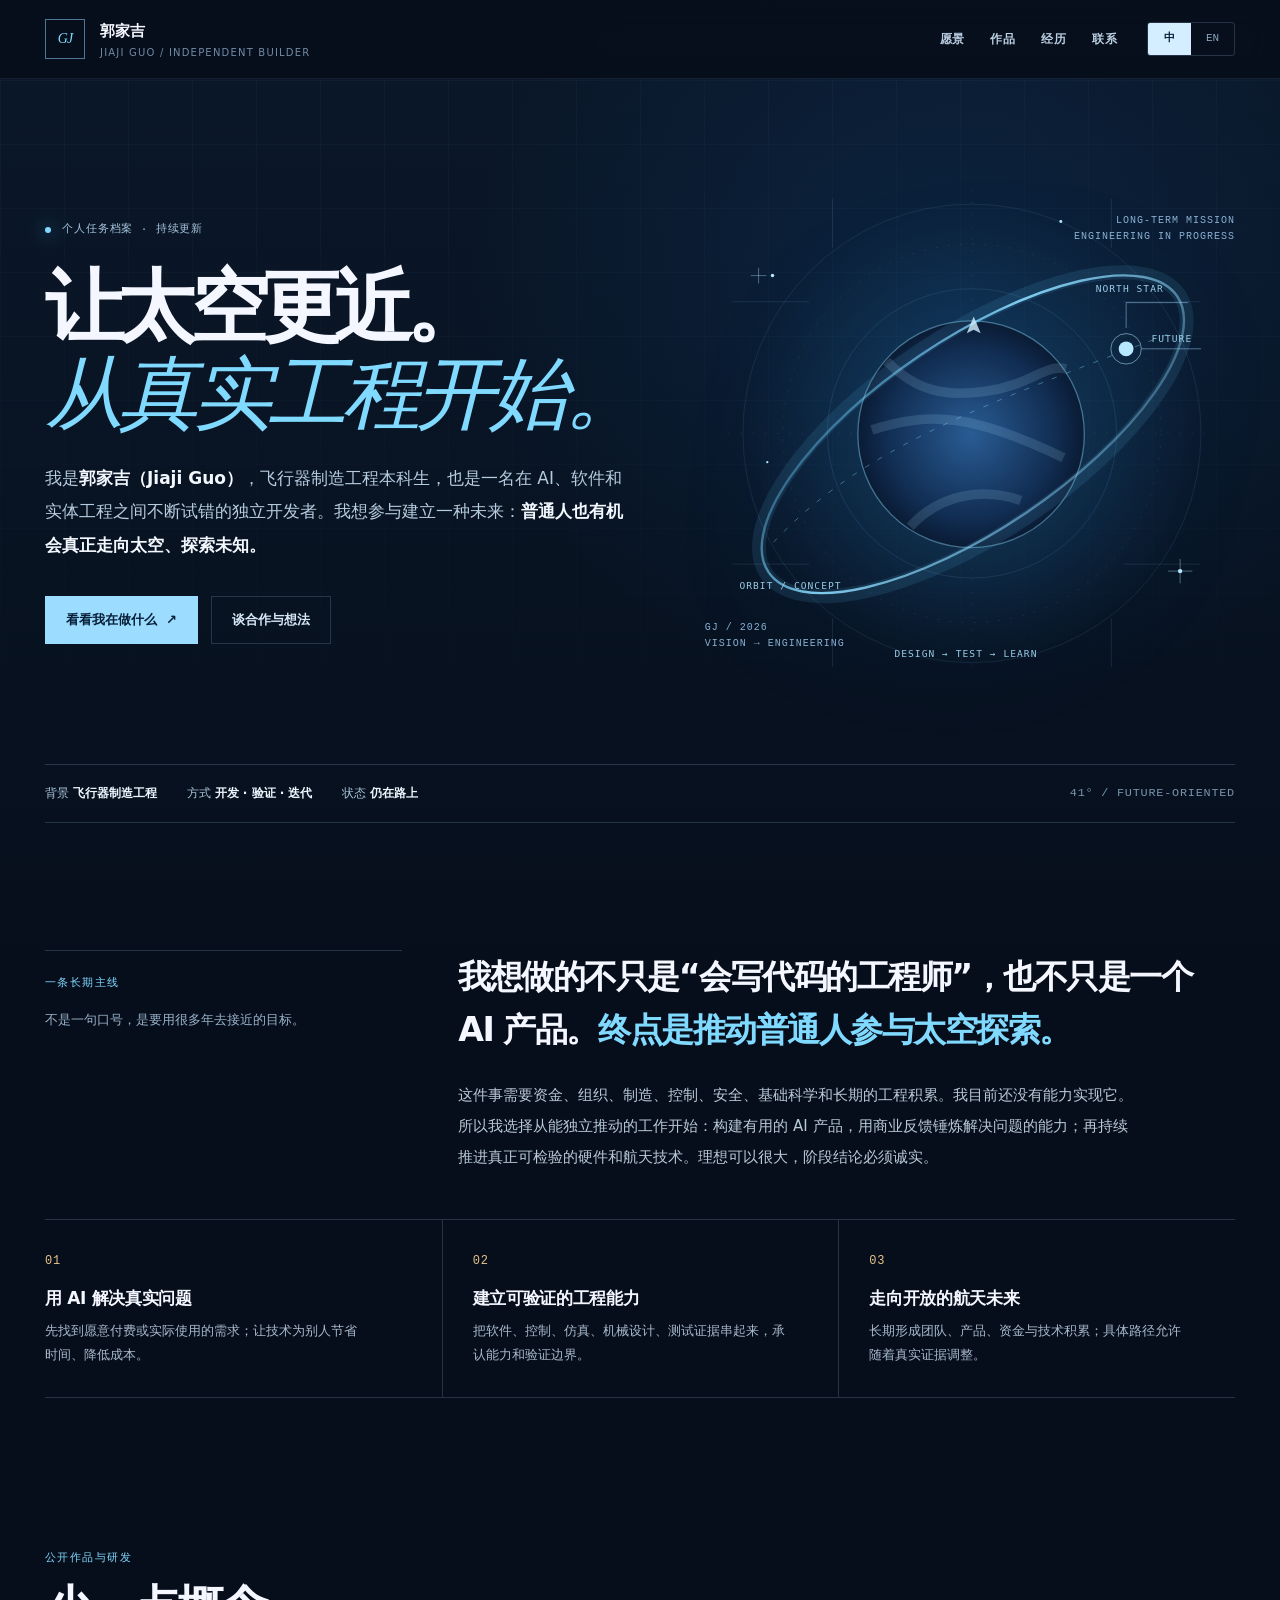
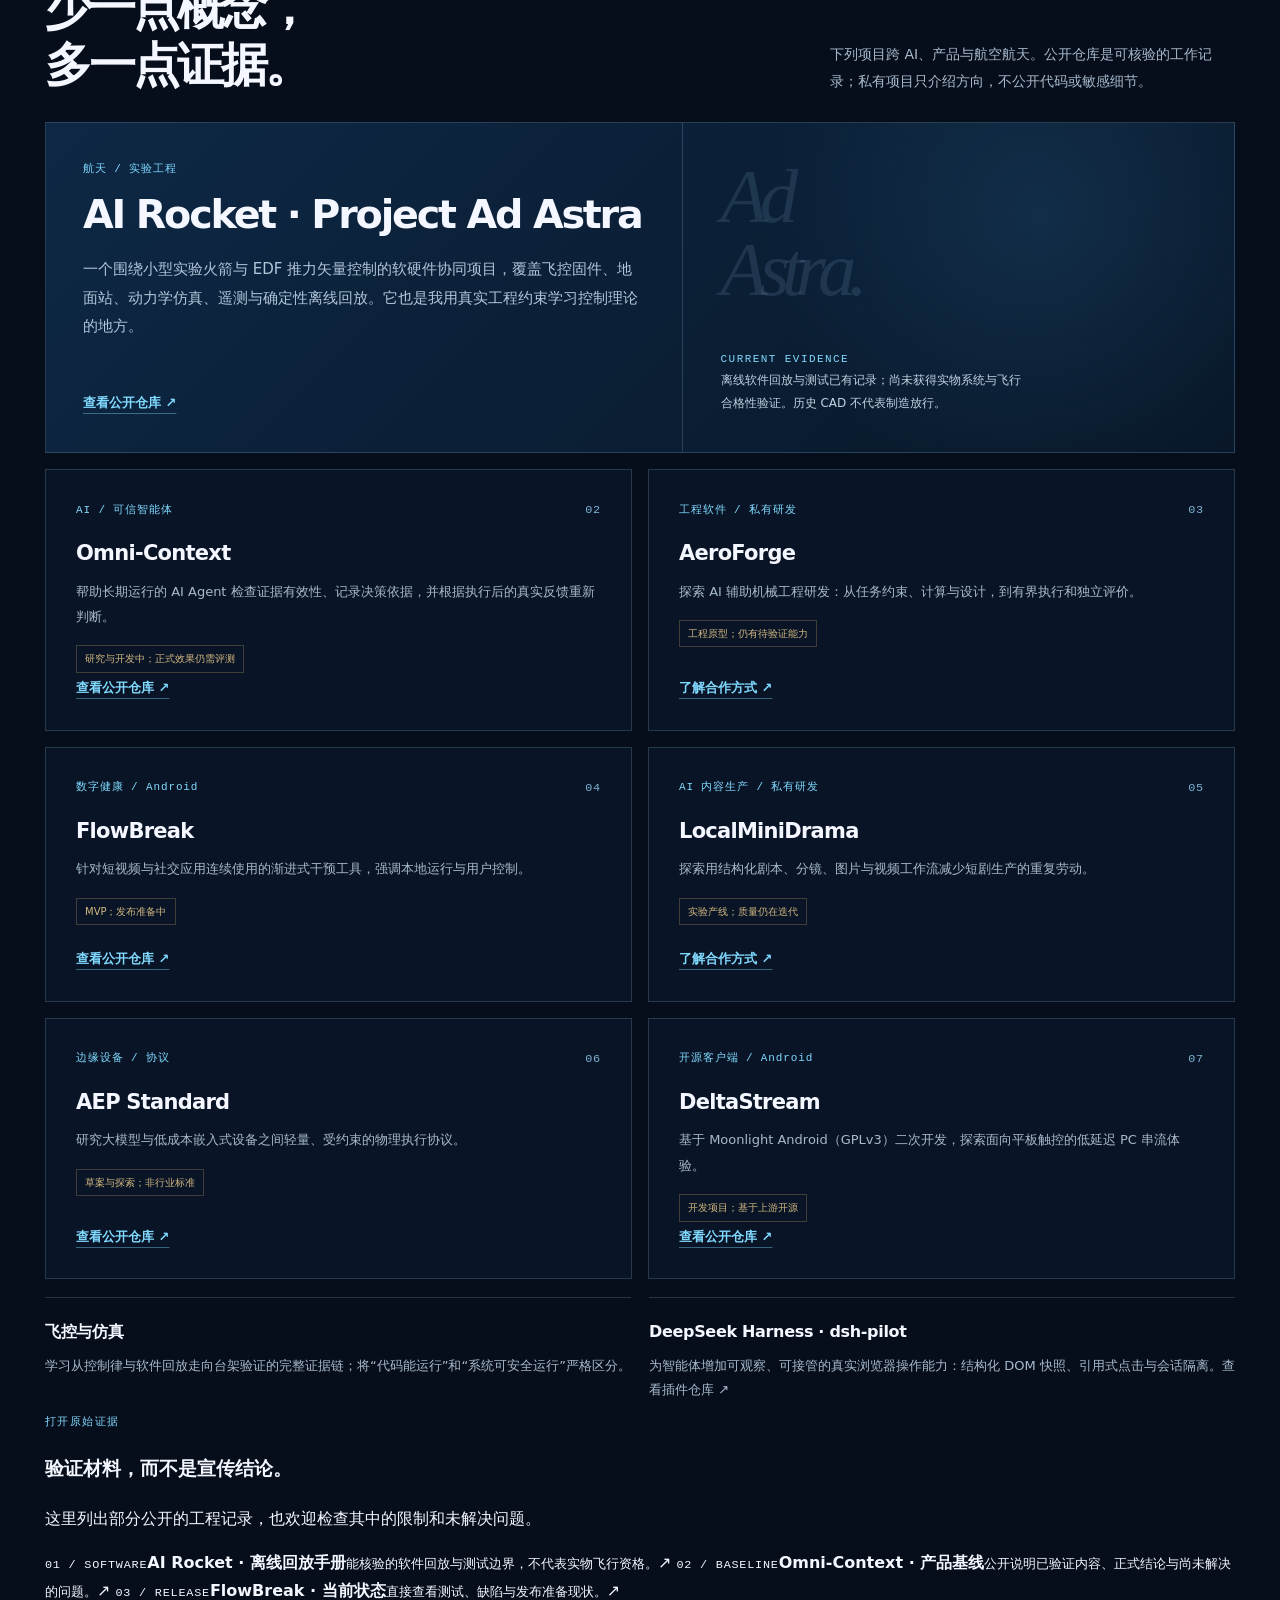
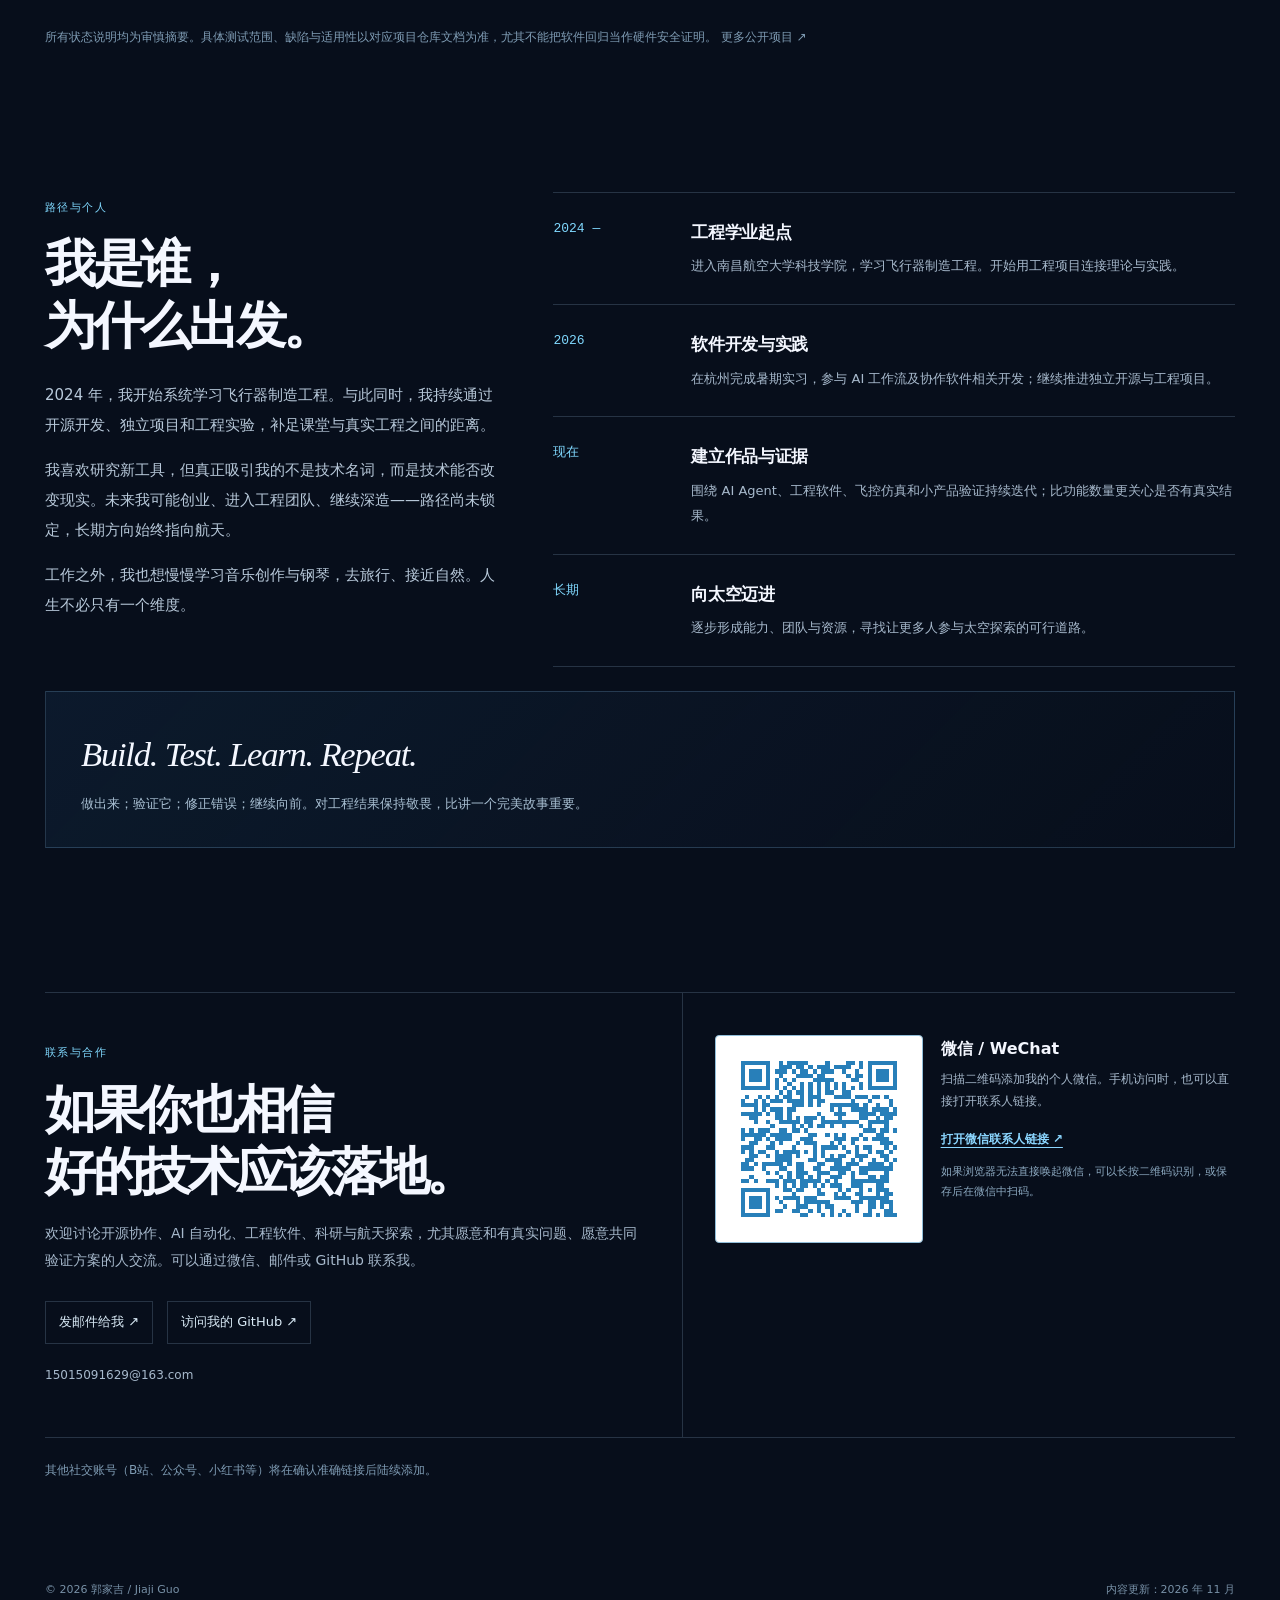
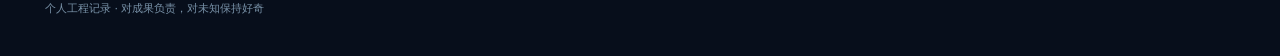
==== commit 0f236386: "docs(profile): surface directly verifiable engineering evidence and limitations" ====
--- a/index.html
+++ b/index.html
@@ -84,6 +84,9 @@
 <a class="project-link" href="https://github.com/guo6x/DeltaStream" target="_blank" rel="noopener noreferrer">查看公开仓库 <span aria-hidden="true">↗</span></a>
 </article></div>
 <div class="lab-line"><article class="lab-card"><h3>飞控与仿真</h3><p>学习从控制律与软件回放走向台架验证的完整证据链；将“代码能运行”和“系统可安全运行”严格区分。</p></article><article class="lab-card"><h3>DeepSeek Harness · dsh-pilot</h3><p>为智能体增加可观察、可接管的真实浏览器操作能力：结构化 DOM 快照、引用式点击与会话隔离。<a href="https://github.com/guo6x/dsh-pilot" target="_blank" rel="noopener noreferrer">查看插件仓库 ↗</a></p></article></div>
+<div class="evidence-hub" aria-labelledby="evidence-heading"><div class="evidence-heading"><span class="overline">打开原始证据</span><h3 id="evidence-heading">验证材料，而不是宣传结论。</h3><p>这里列出部分公开的工程记录，也欢迎检查其中的限制和未解决问题。</p></div><div class="evidence-grid"><a class="evidence-item" href="https://github.com/guo6x/AI-rocket/blob/main/docs/SYSTEM_V1_OFFLINE_REPLAY_RUNBOOK.md" target="_blank" rel="noopener noreferrer"><span class="mono">01 / SOFTWARE</span><strong>AI Rocket · 离线回放手册</strong><small>能核验的软件回放与测试边界，不代表实物飞行资格。</small><span class="evidence-arrow" aria-hidden="true">↗</span></a>
+<a class="evidence-item" href="https://github.com/guo6x/Omni-context/blob/main/docs/PRODUCT-BASELINE.md" target="_blank" rel="noopener noreferrer"><span class="mono">02 / BASELINE</span><strong>Omni-Context · 产品基线</strong><small>公开说明已验证内容、正式结论与尚未解决的问题。</small><span class="evidence-arrow" aria-hidden="true">↗</span></a>
+<a class="evidence-item" href="https://github.com/guo6x/flowbreak/blob/master/docs/CURRENT_STATUS.md" target="_blank" rel="noopener noreferrer"><span class="mono">03 / RELEASE</span><strong>FlowBreak · 当前状态</strong><small>直接查看测试、缺陷与发布准备现状。</small><span class="evidence-arrow" aria-hidden="true">↗</span></a></div></div>
 <p class="project-footnote">所有状态说明均为审慎摘要。具体测试范围、缺陷与适用性以对应项目仓库文档为准，尤其不能把软件回归当作硬件安全证明。 <a href="https://github.com/guo6x?tab=repositories" target="_blank" rel="noopener noreferrer">更多公开项目 ↗</a></p>
 </section>
 <section class="section" id="journey" aria-labelledby="journey-heading">
--- a/assets/site.css
+++ b/assets/site.css
@@ -95,14 +95,20 @@
 .principle-banner{border:1px solid rgba(142,202,248,.21);padding:32px 35px;background:linear-gradient(135deg,rgba(48,111,166,.12),rgba(48,111,166,0));margin-top:24px}
 .principle-banner strong{font-size:clamp(1.4rem,2.7vw,2.6rem);font-family:Georgia,serif;font-weight:400;font-style:italic;letter-spacing:-.035em}
 .principle-banner p{color:#a8bfd2;font-size:13px;margin:8px 0 0}
-.contact-layout{display:grid;grid-template-columns:1.25fr .75fr;gap:0;border-top:1px solid var(--line);border-bottom:1px solid var(--line)}
+.contact-layout{display:grid;grid-template-columns:1.07fr .93fr;gap:0;border-top:1px solid var(--line);border-bottom:1px solid var(--line)}
 .contact-main{padding:44px 38px 50px 0}
 .contact-main h2{font-size:clamp(2rem,4vw,4.6rem);font-weight:680;letter-spacing:-.065em;line-height:1.2;margin:14px 0 18px}
 .contact-main p{color:var(--muted);font-size:14px;max-width:600px;line-height:1.95;margin:0}
-.contact-qr{border-left:1px solid var(--line);padding:42px 0 38px 38px;display:flex;align-items:flex-start;gap:19px}
-.qr-placeholder{height:126px;width:126px;flex:none;display:flex;align-items:center;justify-content:center;border:1px dashed rgba(143,193,224,.48);color:#acd5ec;background:repeating-linear-gradient(45deg,transparent,transparent 13px,rgba(110,184,239,.025) 13px,rgba(110,184,239,.025) 26px)}
-.qr-placeholder span{font-size:12px;text-align:center;line-height:1.5}
-.qr-caption h3{font-size:16px;margin:0 0 6px}.qr-caption p{font-size:12px;line-height:1.8;color:var(--muted);margin:0}
+.contact-qr{border-left:1px solid var(--line);padding:42px 0 38px 32px;display:flex;align-items:flex-start;gap:18px}
+.qr-frame{display:block;flex:none;padding:8px;background:#fff;border:1px solid #91bed9;border-radius:4px;line-height:0;transition:border-color .2s,transform .2s}
+.qr-frame:hover{border-color:var(--blue);transform:translateY(-2px)}
+.qr-image{display:block;width:190px;height:190px;background:#fff}
+.qr-caption{min-width:0;flex:1}
+.qr-caption h3{font-size:16px;margin:0 0 6px}
+.qr-caption p{font-size:12px;line-height:1.8;color:var(--muted);margin:0 0 12px}
+.qr-caption .qr-hint{font-size:11px;color:#8daac1;margin:10px 0 0}
+.wechat-link{display:inline-block;font-size:12px;font-weight:700;color:#8bd6ff;overflow-wrap:anywhere;text-decoration:underline;text-underline-offset:4px}
+.wechat-link:hover{color:#fff}
 .contact-links{display:flex;gap:14px;flex-wrap:wrap;margin-top:26px}
 .contact-links a{font-size:13px;padding:9px 13px;border:1px solid var(--line);color:#daebf7;overflow-wrap:anywhere}
 .contact-links a:hover{border-color:var(--blue);color:var(--blue)}
@@ -110,7 +116,8 @@
 .footer-content{display:flex;justify-content:space-between;align-items:start;gap:20px}
 .footer-content p{font-size:11px;color:#7891a7;margin:0}
 .footer-content a{color:#b5c9dc}
+@media(max-width:1150px){.contact-qr{flex-direction:column}}
 @media(max-width:1050px){.wrap{width:min(var(--max),calc(100% - 48px))}.hero{grid-template-columns:1.05fr .95fr;min-height:530px;padding:75px 0 60px}.hero-title{font-size:clamp(3.2rem,6.5vw,6rem)}.orbit{width:100%}.mission{gap:36px}.navlinks{gap:16px}.contact-qr{flex-direction:column}}
 @media(max-width:780px){.navlinks{display:none}.topbar{min-height:68px}.brand-title{font-size:14px}.hero{grid-template-columns:1fr;gap:5px;padding:60px 0 15px}.hero-title{max-width:650px;font-size:clamp(3.6rem,10vw,5.8rem)}.hero-brief{font-size:16px}.hero-visual{max-width:500px;min-height:280px;width:100%;margin:0 auto}.hero-visual .corner{bottom:25px;top:auto}.hero-bottom{margin-bottom:24px}.mission{grid-template-columns:1fr;gap:15px}.mission-rail{max-width:unset}.section{padding:55px 0}.section-heading{display:block}.section-heading p{margin-top:15px}.featured-work{grid-template-columns:1fr;min-height:auto}.featured-aside{border-left:0;border-top:1px solid var(--line);padding:25px 34px;gap:15px}.aside-word{font-size:58px}.featured-content{padding:31px 34px}.bio-layout{grid-template-columns:1fr;gap:27px}.contact-layout{grid-template-columns:1fr}.contact-main{padding:35px 0}.contact-qr{border-left:0;border-top:1px solid var(--line);padding:28px 0;flex-direction:row}}
-@media(max-width:560px){.wrap{width:calc(100% - 32px)}.hero{padding-top:50px}.hero-title,.hero-title.lang-en{font-size:clamp(3.25rem,12.5vw,5rem)}.hero-brief{font-size:15px;line-height:1.9}.hero-visual{min-height:250px}.orbit{width:min(100%,360px)}.corner.right{right:0;top:10px}.corner.left{left:0;bottom:14px}.hero-bottom{align-items:flex-start}.hero-bottom .coordinate{display:none}.hero-bottom .inline-meta{gap:15px}.section{padding:47px 0}.section-heading h2{font-size:2.2rem}.mission-copy{font-size:1.65rem}.mission-path{grid-template-columns:1fr}.path-step,.path-step+.path-step{padding:20px 0;border-left:0}.path-step+.path-step{border-top:1px solid var(--line)}.project-stack,.lab-line{grid-template-columns:1fr}.featured-content,.project{padding:25px}.featured-aside{padding:23px 25px}.project{min-height:auto}.timeline-row{grid-template-columns:76px 1fr;gap:10px}.qr-placeholder{width:110px;height:110px}.contact-qr{gap:14px}.contact-links a{font-size:12px}.footer-content{display:block}.footer-content p+p{margin-top:8px}}
+@media(max-width:560px){.wrap{width:calc(100% - 32px)}.hero{padding-top:50px}.hero-title,.hero-title.lang-en{font-size:clamp(3.25rem,12.5vw,5rem)}.hero-brief{font-size:15px;line-height:1.9}.hero-visual{min-height:250px}.orbit{width:min(100%,360px)}.corner.right{right:0;top:10px}.corner.left{left:0;bottom:14px}.hero-bottom{align-items:flex-start}.hero-bottom .coordinate{display:none}.hero-bottom .inline-meta{gap:15px}.section{padding:47px 0}.section-heading h2{font-size:2.2rem}.mission-copy{font-size:1.65rem}.mission-path{grid-template-columns:1fr}.path-step,.path-step+.path-step{padding:20px 0;border-left:0}.path-step+.path-step{border-top:1px solid var(--line)}.project-stack,.lab-line{grid-template-columns:1fr}.featured-content,.project{padding:25px}.featured-aside{padding:23px 25px}.project{min-height:auto}.timeline-row{grid-template-columns:76px 1fr;gap:10px}.qr-image{width:166px;height:166px}.contact-qr{gap:14px;flex-wrap:wrap}.contact-links a{font-size:12px}.footer-content{display:block}.footer-content p+p{margin-top:8px}}
 @media(prefers-reduced-motion:reduce){html{scroll-behavior:auto}.action{transition:none}}
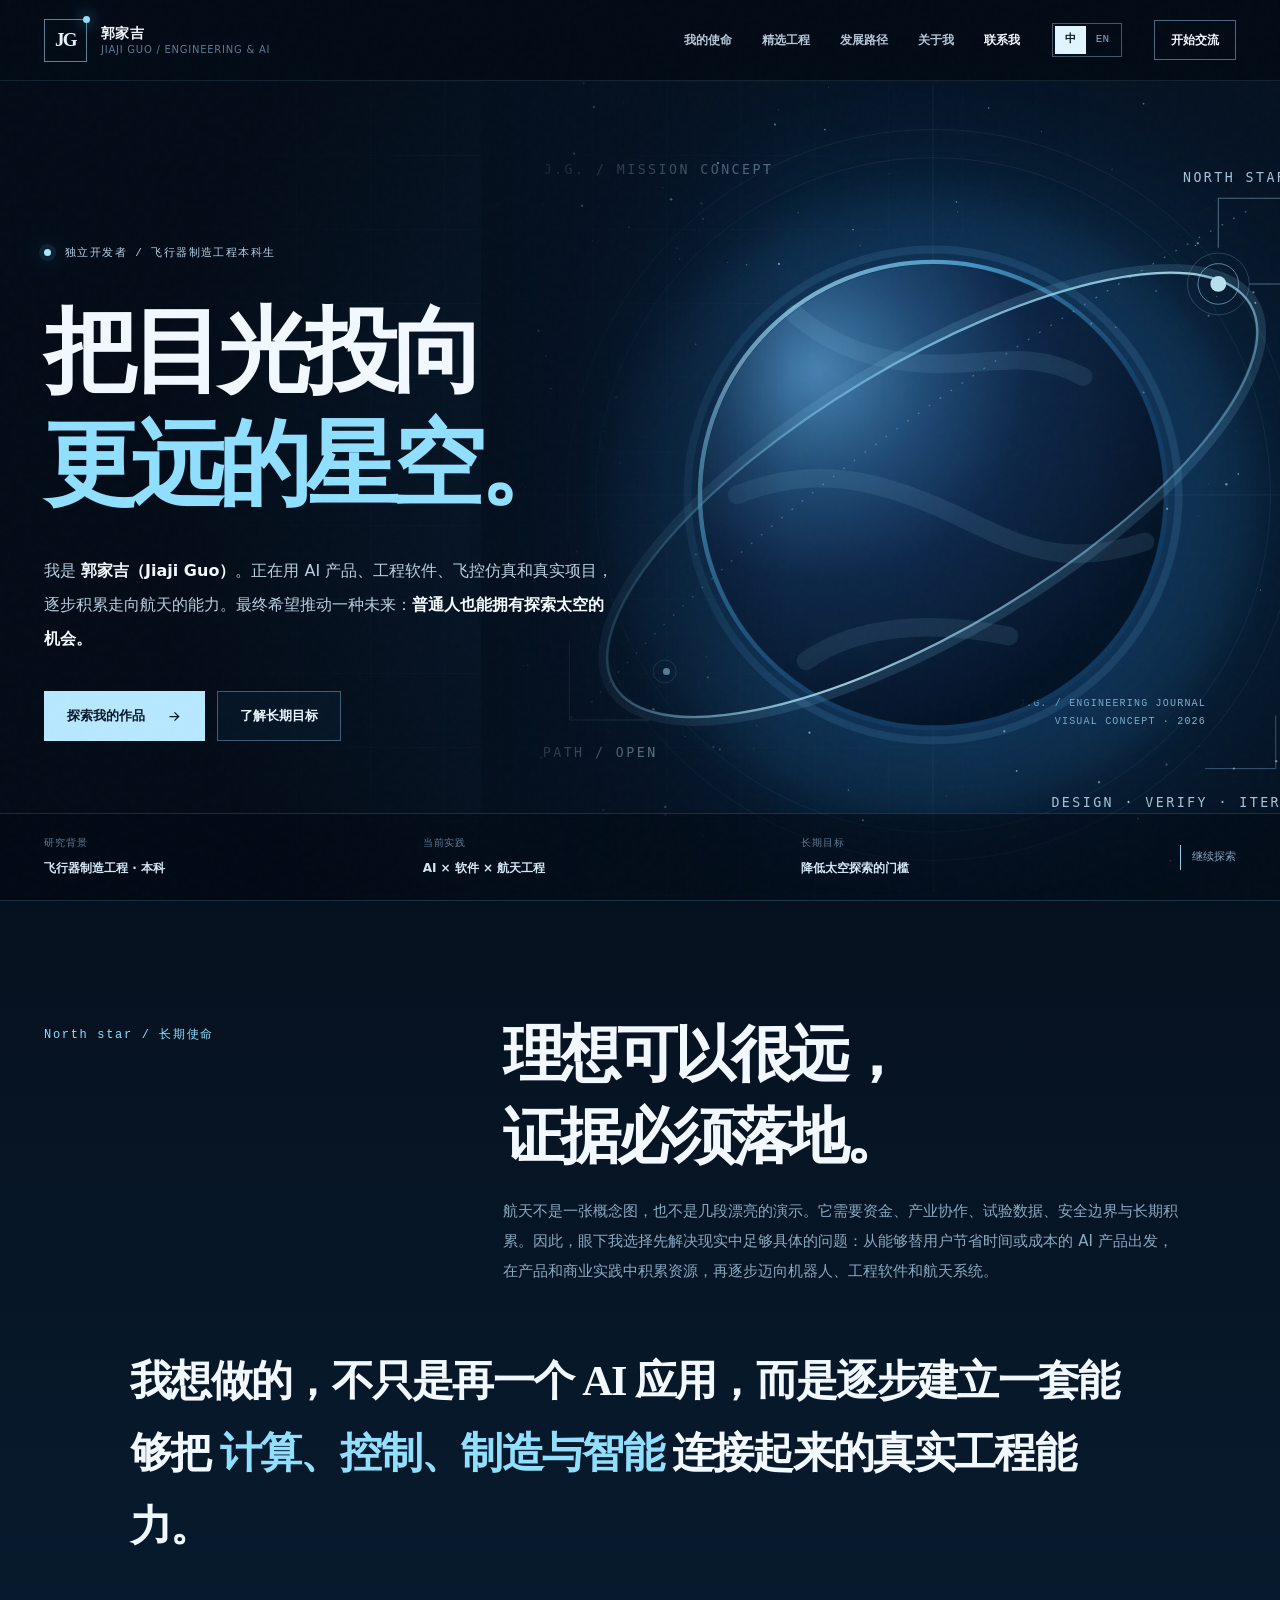
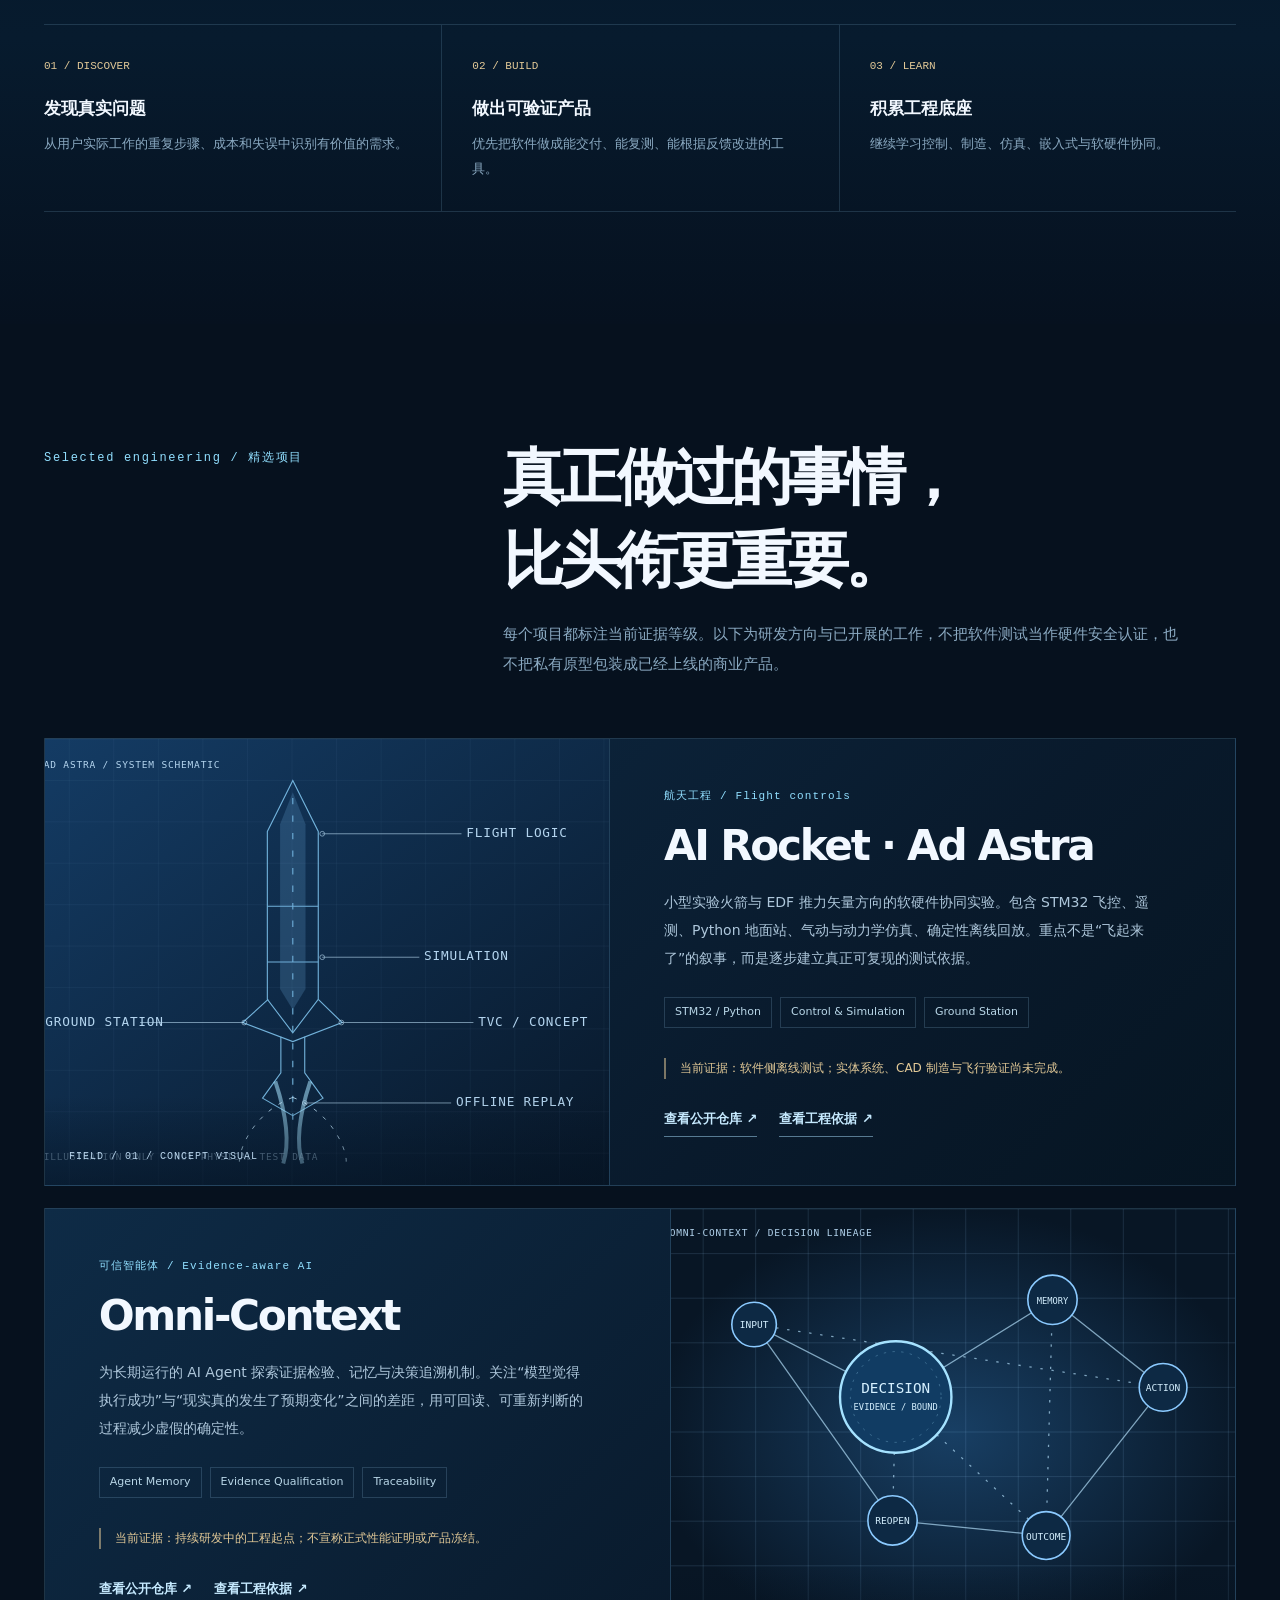
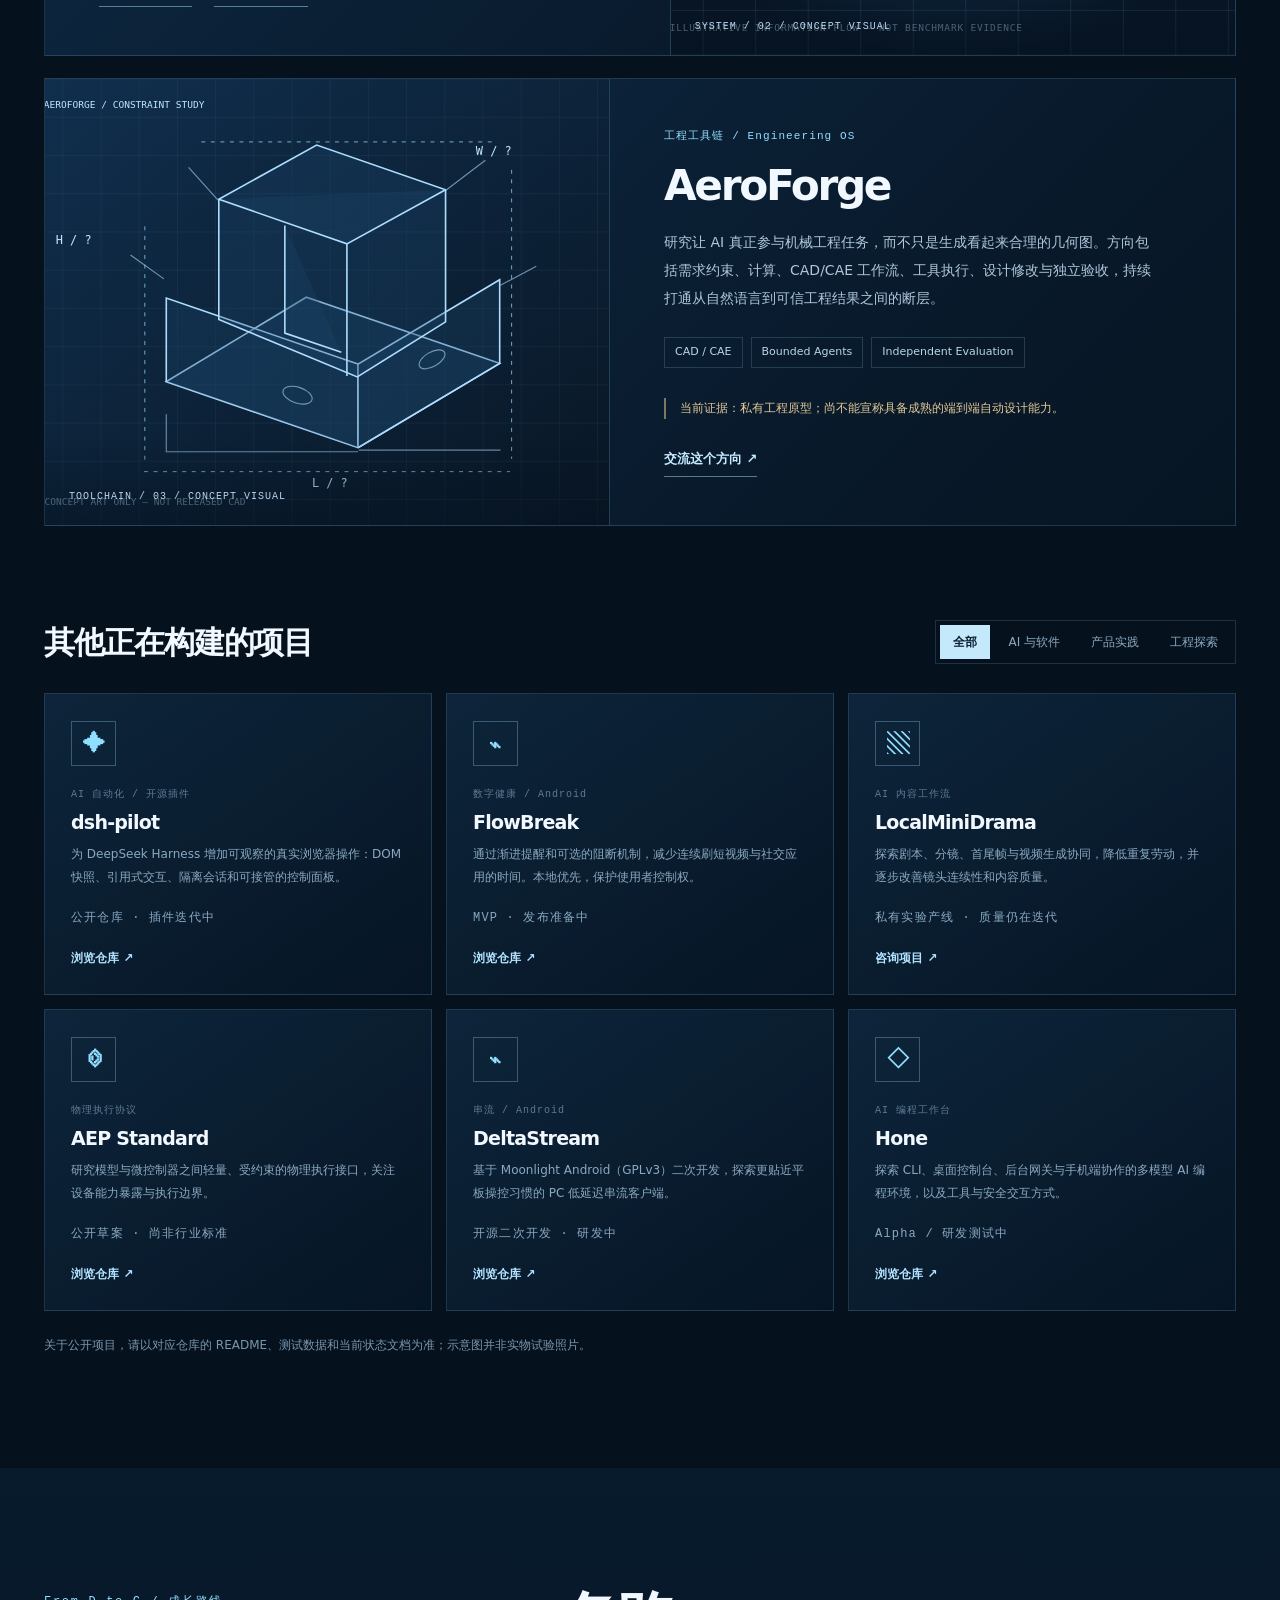
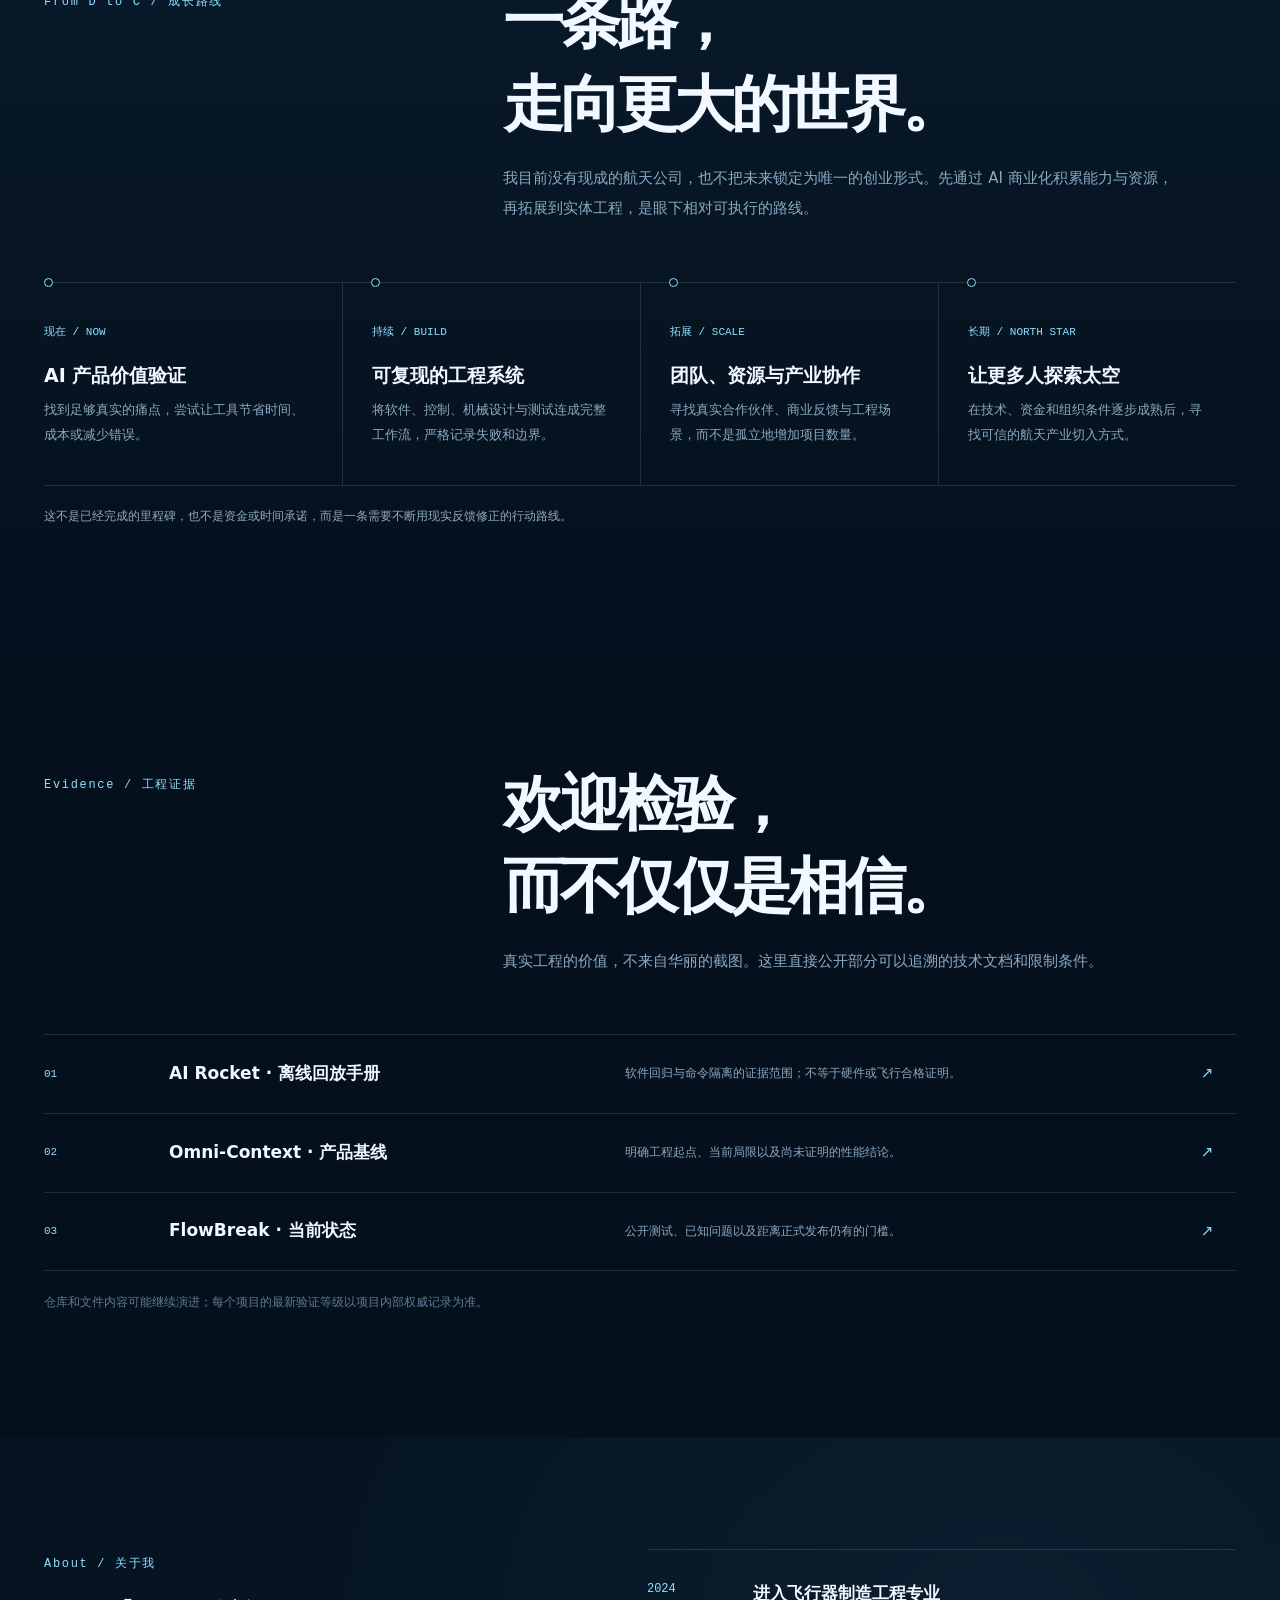
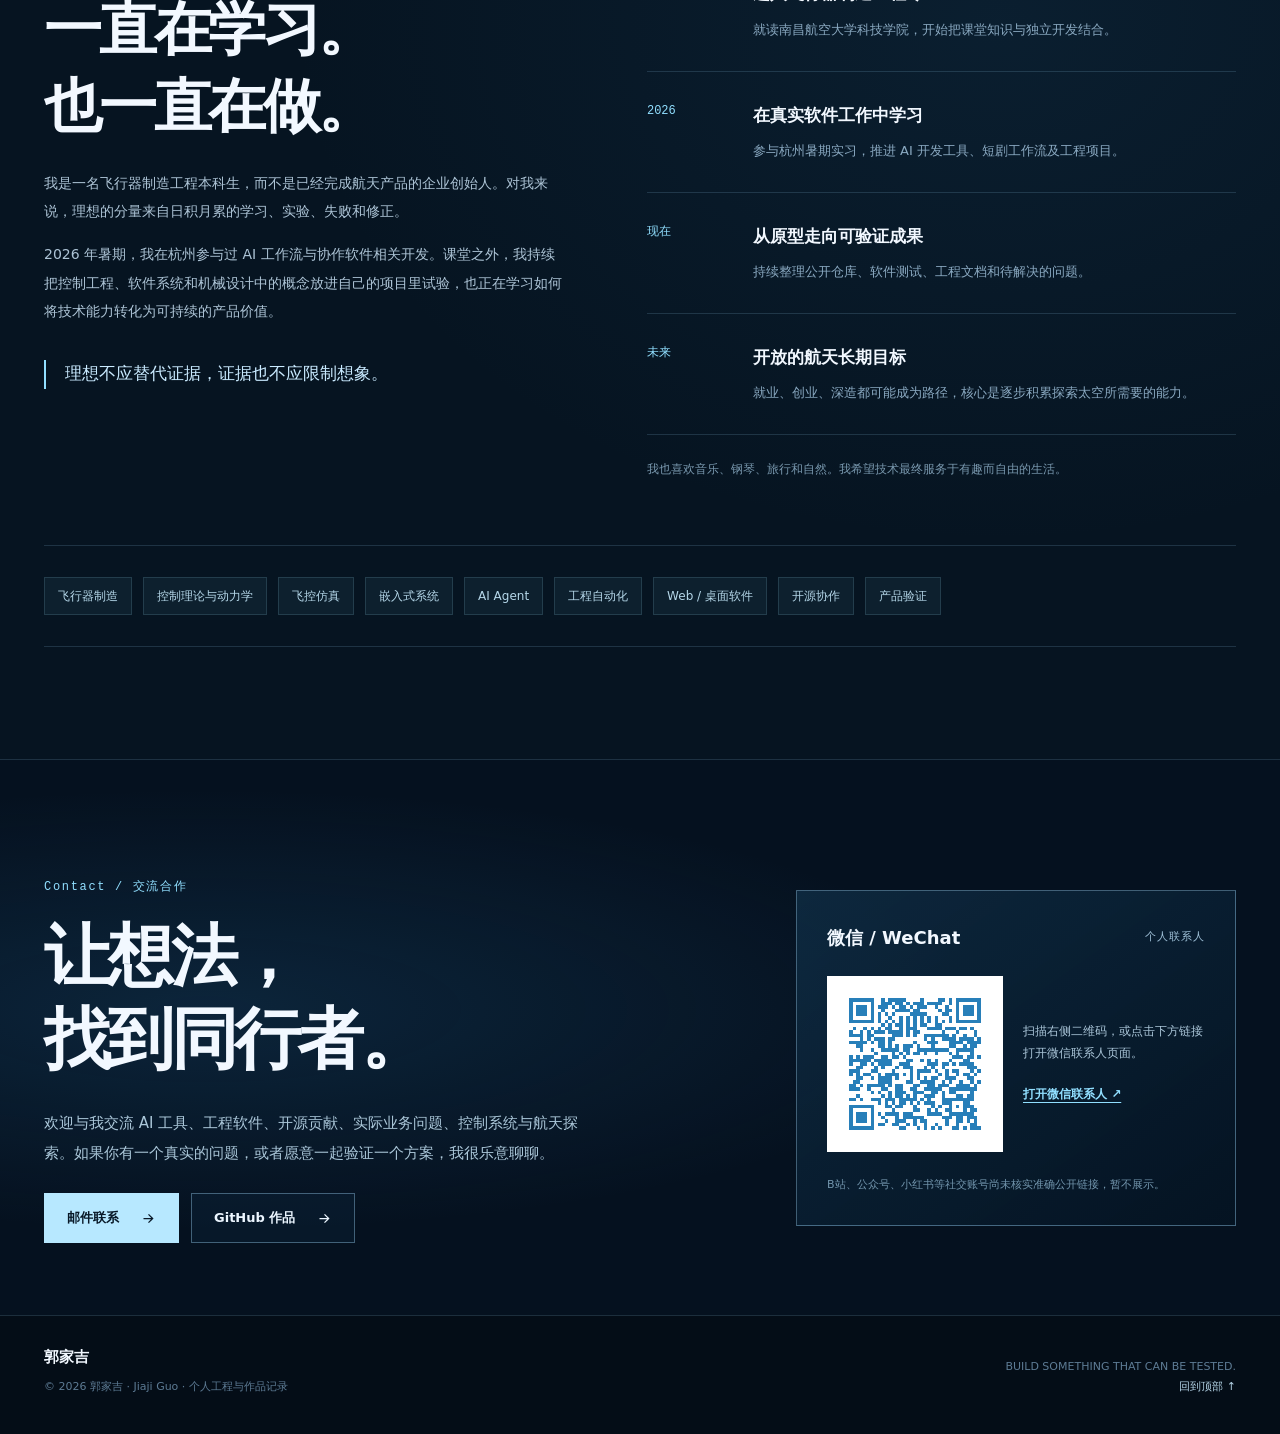
==== commit 5199f986: "feat(profile): launch cinematic zh space-to-engineering portfolio" ====
--- a/index.html
+++ b/index.html
@@ -1,118 +1,101 @@
 <!doctype html>
 <html lang="zh-CN">
 <head>
-<meta charset="utf-8">
-<meta name="viewport" content="width=device-width, initial-scale=1">
-<meta name="theme-color" content="#070e1b">
-<meta name="description" content="郭家吉的个人主页。飞行器制造工程本科生，探索 AI Agent、工程软件、飞控、开源产品和让更多人探索太空的长期理想。">
-<meta name="author" content="Jiaji Guo · 郭家吉">
-<meta property="og:type" content="website">
-<meta property="og:title" content="郭家吉 · Jiaji Guo | AI、工程与太空">
-<meta property="og:description" content="郭家吉的个人主页。飞行器制造工程本科生，探索 AI Agent、工程软件、飞控、开源产品和让更多人探索太空的长期理想。">
-<link rel="icon" type="image/svg+xml" href="assets/favicon.svg">
-<link rel="stylesheet" href="assets/site.css">
+<meta charset="utf-8"><meta name="viewport" content="width=device-width, initial-scale=1">
+<meta name="theme-color" content="#030b15"><meta name="author" content="郭家吉 · Jiaji Guo">
+<meta name="description" content="郭家吉的个人网站：飞行器制造工程、AI Agent、AeroForge 工程软件、AI Rocket 航天实验、开源项目与长期太空探索理想。中英文个人作品集。">
+<meta property="og:type" content="website"><meta property="og:title" content="郭家吉 · Jiaji Guo — 让太空更近，从真实工程开始"><meta property="og:description" content="郭家吉的个人网站：飞行器制造工程、AI Agent、AeroForge 工程软件、AI Rocket 航天实验、开源项目与长期太空探索理想。中英文个人作品集。">
+<link rel="icon" href="assets/favicon.svg" type="image/svg+xml">
+<link rel="stylesheet" href="assets/stellar-site.css">
 <link rel="alternate" hreflang="zh-CN" href="./">
 <link rel="alternate" hreflang="en" href="./en/">
-<title>郭家吉 · Jiaji Guo | AI、工程与太空</title>
+<link rel="alternate" hreflang="x-default" href="./">
+<title>郭家吉 · Jiaji Guo — 让太空更近，从真实工程开始</title>
+<script src="assets/stellar-site.js" defer></script>
 </head>
 <body>
-<a href="#main" class="skip">跳转到正文</a>
-<header class="site-header"><div class="wrap topbar">
-<a class="brand" href="#top" aria-label="郭家吉个人主页"><span class="brand-mark" aria-hidden="true">GJ</span><span><span class="brand-title">郭家吉</span><span class="brand-sub">JIAJI GUO / INDEPENDENT BUILDER</span></span></a>
-<div class="nav-right"><nav class="navlinks" aria-label="主导航"><a href="#mission">愿景</a><a href="#work">作品</a><a href="#journey">经历</a><a href="#contact">联系</a></nav>
-<div class="language" aria-label="选择语言"><a href="./" lang="zh-CN" aria-current="page" title="中文">中</a><a href="./en/" lang="en"  title="English">EN</a></div></div>
+<div class="top-progress" aria-hidden="true"></div><a class="skip" href="#main">跳转至正文</a>
+<header class="nav-shell"><div class="container nav-bar">
+<a class="site-identity" href="#top"><span class="identity-symbol" aria-hidden="true">JG</span><span class="identity-copy"><strong>郭家吉</strong><span>JIAJI GUO / ENGINEERING &amp; AI</span></span></a>
+<div class="nav-right"><nav class="nav-list" aria-label="网站导航"><a href="#mission">我的使命</a><a href="#work">精选工程</a><a href="#path">发展路径</a><a href="#about">关于我</a><a href="#contact">联系我</a></nav><div class="language-switch" aria-label="选择语言"><a href="./" lang="zh-CN" aria-current="page">中</a><a href="./en/" lang="en" >EN</a></div><a class="nav-contact" href="#contact">开始交流</a></div>
 </div></header>
 <main id="main">
-<div class="wrap" id="top">
-<section class="hero" aria-labelledby="hero-heading">
-<div class="hero-copy">
-<div class="status-line"><span class="status-dot" aria-hidden="true"></span>个人任务档案 · 持续更新</div>
-<h1 class="hero-title " id="hero-heading">让太空更近。<br><span class="signature">从真实工程开始。</span></h1>
-<p class="hero-brief">我是<strong>郭家吉（Jiaji Guo）</strong>，飞行器制造工程本科生，也是一名在 AI、软件和实体工程之间不断试错的独立开发者。我想参与建立一种未来：<strong>普通人也有机会真正走向太空、探索未知。</strong></p>
-<div class="action-row"><a class="action primary" href="#work">看看我在做什么 <span aria-hidden="true">&nbsp; ↗</span></a><a class="action outline" href="#contact">谈合作与想法</a></div>
-</div>
-<div class="hero-visual"><img class="orbit" src="assets/mission-orbit.svg" width="620" height="600" alt="原创航天轨道任务示意图，用地球、轨道、航点象征长期探索" fetchpriority="high">
-<div class="corner right mono">LONG-TERM MISSION<br>ENGINEERING IN PROGRESS</div>
-<div class="corner left mono">GJ / 2026<br>VISION → ENGINEERING</div></div>
+<section class="hero" id="top" aria-labelledby="hero-heading">
+ <div class="hero-visual"><img src="assets/stellar-orbit.svg" alt="原创航天轨道概念视觉示意图，并非真实飞行数据" width="1000" height="930" fetchpriority="high"></div>
+ <div class="container hero-inner"><div class="hero-copy">
+  <div class="hero-class mono"><i aria-hidden="true"></i>独立开发者 / 飞行器制造工程本科生</div>
+  <h1 id="hero-heading" class="">把目光投向<br><span class='softline'>更远的星空。</span></h1>
+  <p class="hero-lead">我是 <strong>郭家吉（Jiaji Guo）</strong>。正在用 AI 产品、工程软件、飞控仿真和真实项目，逐步积累走向航天的能力。最终希望推动一种未来：<strong>普通人也能拥有探索太空的机会。</strong></p>
+  <div class="hero-buttons"><a class="button button-main" href="#work">探索我的作品 <svg viewBox="0 0 18 18" fill="none" aria-hidden="true"><path d="M3 9h11M9 4l5 5-5 5" stroke="currentColor" stroke-width="1.5"/></svg></a><a class="button button-ghost" href="#mission">了解长期目标</a></div>
+ </div><span class="hero-side-note mono">J.G. / ENGINEERING JOURNAL<br>VISUAL CONCEPT · 2026</span></div>
+ <div class="hero-bottom"><div class="container hero-bottom-grid"><div class="data-point"><small class="mono">研究背景</small><strong>飞行器制造工程 · 本科</strong></div><div class="data-point"><small class="mono">当前实践</small><strong>AI × 软件 × 航天工程</strong></div><div class="data-point"><small class="mono">长期目标</small><strong>降低太空探索的门槛</strong></div><span class="scroll-indicator mono">继续探索</span></div></div>
 </section>
-<div class="hero-bottom"><div class="inline-meta"><span>背景 <strong>飞行器制造工程</strong></span><span>方式 <strong>开发 · 验证 · 迭代</strong></span><span>状态 <strong>仍在路上</strong></span></div><span class="mono coordinate">41° / FUTURE-ORIENTED</span></div>
-<section class="section" id="mission" aria-labelledby="mission-heading">
-<div class="mission">
-<div class="mission-rail"><span class="overline">一条长期主线</span><p>不是一句口号，是要用很多年去接近的目标。</p></div>
-<div><h2 id="mission-heading" class="mission-copy">我想做的不只是“会写代码的工程师”，也不只是一个 AI 产品。<em>终点是推动普通人参与太空探索。</em></h2><p class="mission-text">这件事需要资金、组织、制造、控制、安全、基础科学和长期的工程积累。我目前还没有能力实现它。所以我选择从能独立推动的工作开始：构建有用的 AI 产品，用商业反馈锤炼解决问题的能力；再持续推进真正可检验的硬件和航天技术。理想可以很大，阶段结论必须诚实。</p></div>
-</div>
-<div class="mission-path" aria-label="长期行动路径">
-<div class="path-step"><span class="n mono">01</span><h3>用 AI 解决真实问题</h3><p>先找到愿意付费或实际使用的需求；让技术为别人节省时间、降低成本。</p></div>
-<div class="path-step"><span class="n mono">02</span><h3>建立可验证的工程能力</h3><p>把软件、控制、仿真、机械设计、测试证据串起来，承认能力和验证边界。</p></div>
-<div class="path-step"><span class="n mono">03</span><h3>走向开放的航天未来</h3><p>长期形成团队、产品、资金与技术积累；具体路径允许随着真实证据调整。</p></div>
-</div>
-</section>
-<section class="section" id="work" aria-labelledby="work-heading">
-<div class="section-heading work-head"><div><span class="overline">公开作品与研发</span><h2 id="work-heading">少一点概念，<br>多一点证据。</h2></div><p>下列项目跨 AI、产品与航空航天。公开仓库是可核验的工作记录；私有项目只介绍方向，不公开代码或敏感细节。</p></div>
-<article class="featured-work">
-<div class="featured-content"><span class="project-eyebrow">航天 / 实验工程</span><h3 class="project-title">AI Rocket · Project Ad Astra</h3><p>一个围绕小型实验火箭与 EDF 推力矢量控制的软硬件协同项目，覆盖飞控固件、地面站、动力学仿真、遥测与确定性离线回放。它也是我用真实工程约束学习控制理论的地方。</p><a class="project-link" href="https://github.com/guo6x/AI-rocket" target="_blank" rel="noopener noreferrer">查看公开仓库 <span aria-hidden="true">↗</span></a></div>
-<div class="featured-aside"><div class="aside-word" aria-hidden="true">Ad<br>Astra.</div><div class="aside-desc"><span class="overline">CURRENT EVIDENCE</span><br>离线软件回放与测试已有记录；尚未获得实物系统与飞行合格性验证。历史 CAD 不代表制造放行。</div></div>
-</article>
-<div class="project-stack"><article class="project">
-<div class="top"><span class="project-eyebrow">AI / 可信智能体</span><span class="mono project-index">02</span></div>
-<h3>Omni-Context</h3><p>帮助长期运行的 AI Agent 检查证据有效性、记录决策依据，并根据执行后的真实反馈重新判断。</p><span class="state">研究与开发中；正式效果仍需评测</span>
-<a class="project-link" href="https://github.com/guo6x/Omni-context" target="_blank" rel="noopener noreferrer">查看公开仓库 <span aria-hidden="true">↗</span></a>
-</article>
-<article class="project">
-<div class="top"><span class="project-eyebrow">工程软件 / 私有研发</span><span class="mono project-index">03</span></div>
-<h3>AeroForge</h3><p>探索 AI 辅助机械工程研发：从任务约束、计算与设计，到有界执行和独立评价。</p><span class="state">工程原型；仍有待验证能力</span>
-<a class="project-link" href="#contact">了解合作方式 <span aria-hidden="true">↗</span></a>
-</article>
-<article class="project">
-<div class="top"><span class="project-eyebrow">数字健康 / Android</span><span class="mono project-index">04</span></div>
-<h3>FlowBreak</h3><p>针对短视频与社交应用连续使用的渐进式干预工具，强调本地运行与用户控制。</p><span class="state">MVP；发布准备中</span>
-<a class="project-link" href="https://github.com/guo6x/flowbreak" target="_blank" rel="noopener noreferrer">查看公开仓库 <span aria-hidden="true">↗</span></a>
-</article>
-<article class="project">
-<div class="top"><span class="project-eyebrow">AI 内容生产 / 私有研发</span><span class="mono project-index">05</span></div>
-<h3>LocalMiniDrama</h3><p>探索用结构化剧本、分镜、图片与视频工作流减少短剧生产的重复劳动。</p><span class="state">实验产线；质量仍在迭代</span>
-<a class="project-link" href="#contact">了解合作方式 <span aria-hidden="true">↗</span></a>
-</article>
-<article class="project">
-<div class="top"><span class="project-eyebrow">边缘设备 / 协议</span><span class="mono project-index">06</span></div>
-<h3>AEP Standard</h3><p>研究大模型与低成本嵌入式设备之间轻量、受约束的物理执行协议。</p><span class="state">草案与探索；非行业标准</span>
-<a class="project-link" href="https://github.com/guo6x/AEP-Standard" target="_blank" rel="noopener noreferrer">查看公开仓库 <span aria-hidden="true">↗</span></a>
-</article>
-<article class="project">
-<div class="top"><span class="project-eyebrow">开源客户端 / Android</span><span class="mono project-index">07</span></div>
-<h3>DeltaStream</h3><p>基于 Moonlight Android（GPLv3）二次开发，探索面向平板触控的低延迟 PC 串流体验。</p><span class="state">开发项目；基于上游开源</span>
-<a class="project-link" href="https://github.com/guo6x/DeltaStream" target="_blank" rel="noopener noreferrer">查看公开仓库 <span aria-hidden="true">↗</span></a>
-</article></div>
-<div class="lab-line"><article class="lab-card"><h3>飞控与仿真</h3><p>学习从控制律与软件回放走向台架验证的完整证据链；将“代码能运行”和“系统可安全运行”严格区分。</p></article><article class="lab-card"><h3>DeepSeek Harness · dsh-pilot</h3><p>为智能体增加可观察、可接管的真实浏览器操作能力：结构化 DOM 快照、引用式点击与会话隔离。<a href="https://github.com/guo6x/dsh-pilot" target="_blank" rel="noopener noreferrer">查看插件仓库 ↗</a></p></article></div>
-<div class="evidence-hub" aria-labelledby="evidence-heading"><div class="evidence-heading"><span class="overline">打开原始证据</span><h3 id="evidence-heading">验证材料，而不是宣传结论。</h3><p>这里列出部分公开的工程记录，也欢迎检查其中的限制和未解决问题。</p></div><div class="evidence-grid"><a class="evidence-item" href="https://github.com/guo6x/AI-rocket/blob/main/docs/SYSTEM_V1_OFFLINE_REPLAY_RUNBOOK.md" target="_blank" rel="noopener noreferrer"><span class="mono">01 / SOFTWARE</span><strong>AI Rocket · 离线回放手册</strong><small>能核验的软件回放与测试边界，不代表实物飞行资格。</small><span class="evidence-arrow" aria-hidden="true">↗</span></a>
-<a class="evidence-item" href="https://github.com/guo6x/Omni-context/blob/main/docs/PRODUCT-BASELINE.md" target="_blank" rel="noopener noreferrer"><span class="mono">02 / BASELINE</span><strong>Omni-Context · 产品基线</strong><small>公开说明已验证内容、正式结论与尚未解决的问题。</small><span class="evidence-arrow" aria-hidden="true">↗</span></a>
-<a class="evidence-item" href="https://github.com/guo6x/flowbreak/blob/master/docs/CURRENT_STATUS.md" target="_blank" rel="noopener noreferrer"><span class="mono">03 / RELEASE</span><strong>FlowBreak · 当前状态</strong><small>直接查看测试、缺陷与发布准备现状。</small><span class="evidence-arrow" aria-hidden="true">↗</span></a></div></div>
-<p class="project-footnote">所有状态说明均为审慎摘要。具体测试范围、缺陷与适用性以对应项目仓库文档为准，尤其不能把软件回归当作硬件安全证明。 <a href="https://github.com/guo6x?tab=repositories" target="_blank" rel="noopener noreferrer">更多公开项目 ↗</a></p>
-</section>
-<section class="section" id="journey" aria-labelledby="journey-heading">
-<div class="bio-layout">
-<div class="bio-intro"><span class="overline">路径与个人</span><h2 id="journey-heading">我是谁，<br>为什么出发。</h2><p>2024 年，我开始系统学习飞行器制造工程。与此同时，我持续通过开源开发、独立项目和工程实验，补足课堂与真实工程之间的距离。</p><p>我喜欢研究新工具，但真正吸引我的不是技术名词，而是技术能否改变现实。未来我可能创业、进入工程团队、继续深造——路径尚未锁定，长期方向始终指向航天。</p><p>工作之外，我也想慢慢学习音乐创作与钢琴，去旅行、接近自然。人生不必只有一个维度。</p></div>
-<div class="timeline"><div class="timeline-row"><div class="timeline-time">2024 —</div><div><h3>工程学业起点</h3><p>进入南昌航空大学科技学院，学习飞行器制造工程。开始用工程项目连接理论与实践。</p></div></div>
-<div class="timeline-row"><div class="timeline-time">2026</div><div><h3>软件开发与实践</h3><p>在杭州完成暑期实习，参与 AI 工作流及协作软件相关开发；继续推进独立开源与工程项目。</p></div></div>
-<div class="timeline-row"><div class="timeline-time">现在</div><div><h3>建立作品与证据</h3><p>围绕 AI Agent、工程软件、飞控仿真和小产品验证持续迭代；比功能数量更关心是否有真实结果。</p></div></div>
-<div class="timeline-row"><div class="timeline-time">长期</div><div><h3>向太空迈进</h3><p>逐步形成能力、团队与资源，寻找让更多人参与太空探索的可行道路。</p></div></div></div>
-</div>
-<div class="principle-banner"><strong>Build. Test. Learn. Repeat.</strong><p>做出来；验证它；修正错误；继续向前。对工程结果保持敬畏，比讲一个完美故事重要。</p></div>
-</section>
-<section class="section" id="contact" aria-labelledby="contact-heading">
-<div class="contact-layout">
-<div class="contact-main"><span class="overline">联系与合作</span><h2 id="contact-heading">如果你也相信<br>好的技术应该落地。</h2><p>欢迎讨论开源协作、AI 自动化、工程软件、科研与航天探索，尤其愿意和有真实问题、愿意共同验证方案的人交流。可以通过微信、邮件或 GitHub 联系我。</p>
-<div class="contact-links"><a href="mailto:15015091629@163.com">发邮件给我 ↗</a><a href="https://github.com/guo6x" target="_blank" rel="noopener noreferrer">访问我的 GitHub ↗</a></div>
-<p style="margin-top:20px;font-size:12px" class="muted">15015091629@163.com</p>
-</div>
-<div class="contact-qr">
-<a class="qr-frame" href="https://u.wechat.com/ENzA9MDYw4TcaK3T-xYNANU?s=4" target="_blank" rel="noopener noreferrer" aria-label="打开郭家吉的微信联系人链接"><img class="qr-image" src="assets/wechat-qr.svg" alt="郭家吉的个人微信二维码，扫码添加好友" width="190" height="190" loading="lazy" decoding="async"></a>
-<div class="qr-caption"><h3>微信 / WeChat</h3><p>扫描二维码添加我的个人微信。手机访问时，也可以直接打开联系人链接。</p><a class="wechat-link" href="https://u.wechat.com/ENzA9MDYw4TcaK3T-xYNANU?s=4" target="_blank" rel="noopener noreferrer">打开微信联系人链接 ↗</a><p class="qr-hint">如果浏览器无法直接唤起微信，可以长按二维码识别，或保存后在微信中扫码。</p></div></div>
-</div>
-<p class="project-footnote">其他社交账号（B站、公众号、小红书等）将在确认准确链接后陆续添加。</p>
-</section>
-</div>
+<section id="mission" class="section essay-section" aria-labelledby="mission-heading"><div class="container">
+<div class="section-intro"><div class="section-kicker eyebrow">North star / 长期使命</div><div><h2 id="mission-heading" class="">理想可以很远，<br>证据必须落地。</h2><p>航天不是一张概念图，也不是几段漂亮的演示。它需要资金、产业协作、试验数据、安全边界与长期积累。因此，眼下我选择先解决现实中足够具体的问题：从能够替用户节省时间或成本的 AI 产品出发，在产品和商业实践中积累资源，再逐步迈向机器人、工程软件和航天系统。</p></div></div>
+<p class="statement ">我想做的，不只是再一个 AI 应用，而是逐步建立一套能够把 <mark>计算、控制、制造与智能</mark> 连接起来的真实工程能力。</p>
+<div class="mission-markers"><div class="mission-marker"><span class="index mono">01 / DISCOVER</span><h3>发现真实问题</h3><p>从用户实际工作的重复步骤、成本和失误中识别有价值的需求。</p></div><div class="mission-marker"><span class="index mono">02 / BUILD</span><h3>做出可验证产品</h3><p>优先把软件做成能交付、能复测、能根据反馈改进的工具。</p></div><div class="mission-marker"><span class="index mono">03 / LEARN</span><h3>积累工程底座</h3><p>继续学习控制、制造、仿真、嵌入式与软硬件协同。</p></div></div>
+</div></section>
+<section id="work" class="section work-section" aria-labelledby="work-heading"><div class="container">
+<div class="section-intro"><div class="section-kicker eyebrow">Selected engineering / 精选项目</div><div><h2 id="work-heading" class="">真正做过的事情，<br>比头衔更重要。</h2><p>每个项目都标注当前证据等级。以下为研发方向与已开展的工作，不把软件测试当作硬件安全认证，也不把私有原型包装成已经上线的商业产品。</p></div></div>
+<article class="exhibit ">
+ <div class="exhibit-art"><img src="assets/project-rocket.svg" alt="AI Rocket · Ad Astra 项目的技术概念示意图，非实体测试证据" width="760" height="560" loading="lazy"><span class="art-number mono">FIELD / 01 / CONCEPT VISUAL</span></div>
+ <div class="exhibit-info"><span class="exhibit-kind mono">航天工程 / Flight controls</span><h3>AI Rocket · Ad Astra</h3><p>小型实验火箭与 EDF 推力矢量方向的软硬件协同实验。包含 STM32 飞控、遥测、Python 地面站、气动与动力学仿真、确定性离线回放。重点不是“飞起来了”的叙事，而是逐步建立真正可复现的测试依据。</p><div class="project-meta"><span>STM32 / Python</span><span>Control &amp; Simulation</span><span>Ground Station</span></div><div class="state-line">当前证据：软件侧离线测试；实体系统、CAD 制造与飞行验证尚未完成。</div><div class="project-actions"><a href="https://github.com/guo6x/AI-rocket" target="_blank" rel="noopener noreferrer">查看公开仓库 ↗</a><a href="https://github.com/guo6x/AI-rocket/blob/main/docs/SYSTEM_V1_OFFLINE_REPLAY_RUNBOOK.md" target="_blank" rel="noopener noreferrer">查看工程依据 ↗</a></div></div></article>
+<article class="exhibit is-reversed">
+ <div class="exhibit-art"><img src="assets/project-agent.svg" alt="Omni-Context 项目的技术概念示意图，非实体测试证据" width="760" height="560" loading="lazy"><span class="art-number mono">SYSTEM / 02 / CONCEPT VISUAL</span></div>
+ <div class="exhibit-info"><span class="exhibit-kind mono">可信智能体 / Evidence-aware AI</span><h3>Omni-Context</h3><p>为长期运行的 AI Agent 探索证据检验、记忆与决策追溯机制。关注“模型觉得执行成功”与“现实真的发生了预期变化”之间的差距，用可回读、可重新判断的过程减少虚假的确定性。</p><div class="project-meta"><span>Agent Memory</span><span>Evidence Qualification</span><span>Traceability</span></div><div class="state-line">当前证据：持续研发中的工程起点；不宣称正式性能证明或产品冻结。</div><div class="project-actions"><a href="https://github.com/guo6x/Omni-context" target="_blank" rel="noopener noreferrer">查看公开仓库 ↗</a><a href="https://github.com/guo6x/Omni-context/blob/main/docs/PRODUCT-BASELINE.md" target="_blank" rel="noopener noreferrer">查看工程依据 ↗</a></div></div></article>
+<article class="exhibit ">
+ <div class="exhibit-art"><img src="assets/project-cad.svg" alt="AeroForge 项目的技术概念示意图，非实体测试证据" width="760" height="560" loading="lazy"><span class="art-number mono">TOOLCHAIN / 03 / CONCEPT VISUAL</span></div>
+ <div class="exhibit-info"><span class="exhibit-kind mono">工程工具链 / Engineering OS</span><h3>AeroForge</h3><p>研究让 AI 真正参与机械工程任务，而不只是生成看起来合理的几何图。方向包括需求约束、计算、CAD/CAE 工作流、工具执行、设计修改与独立验收，持续打通从自然语言到可信工程结果之间的断层。</p><div class="project-meta"><span>CAD / CAE</span><span>Bounded Agents</span><span>Independent Evaluation</span></div><div class="state-line">当前证据：私有工程原型；尚不能宣称具备成熟的端到端自动设计能力。</div><div class="project-actions"><a href="#contact">交流这个方向 ↗</a></div></div></article>
+<div class="project-grid-head"><h3>其他正在构建的项目</h3><div class="filters" role="group" aria-label="按项目领域筛选"><button type="button" class="filter" data-filter="all" aria-pressed="true">全部</button><button type="button" class="filter" data-filter="ai" aria-pressed="false">AI 与软件</button><button type="button" class="filter" data-filter="product" aria-pressed="false">产品实践</button><button type="button" class="filter" data-filter="engineering" aria-pressed="false">工程探索</button></div></div>
+<p id="filter-result" class="visually-hidden" role="status" aria-live="polite">已显示 6 个项目</p>
+<div class="projects-grid"><article class="mini-project" data-category="ai engineering">
+<div class="mini-icon" aria-hidden="true">✦</div><span class="mini-kind mono">AI 自动化 / 开源插件</span><h4>dsh-pilot</h4><p>为 DeepSeek Harness 增加可观察的真实浏览器操作：DOM 快照、引用式交互、隔离会话和可接管的控制面板。</p><p class="micro" style="margin-top:auto">公开仓库 · 插件迭代中</p>
+<a class="mini-link" href="https://github.com/guo6x/dsh-pilot" target="_blank" rel="noopener noreferrer">浏览仓库 ↗</a></article>
+<article class="mini-project" data-category="product">
+<div class="mini-icon" aria-hidden="true">⌁</div><span class="mini-kind mono">数字健康 / Android</span><h4>FlowBreak</h4><p>通过渐进提醒和可选的阻断机制，减少连续刷短视频与社交应用的时间。本地优先，保护使用者控制权。</p><p class="micro" style="margin-top:auto">MVP · 发布准备中</p>
+<a class="mini-link" href="https://github.com/guo6x/flowbreak" target="_blank" rel="noopener noreferrer">浏览仓库 ↗</a></article>
+<article class="mini-project" data-category="ai product">
+<div class="mini-icon" aria-hidden="true">▧</div><span class="mini-kind mono">AI 内容工作流</span><h4>LocalMiniDrama</h4><p>探索剧本、分镜、首尾帧与视频生成协同，降低重复劳动，并逐步改善镜头连续性和内容质量。</p><p class="micro" style="margin-top:auto">私有实验产线 · 质量仍在迭代</p>
+<a class="mini-link" href="#contact">咨询项目 ↗</a></article>
+<article class="mini-project" data-category="ai engineering">
+<div class="mini-icon" aria-hidden="true">⌬</div><span class="mini-kind mono">物理执行协议</span><h4>AEP Standard</h4><p>研究模型与微控制器之间轻量、受约束的物理执行接口，关注设备能力暴露与执行边界。</p><p class="micro" style="margin-top:auto">公开草案 · 尚非行业标准</p>
+<a class="mini-link" href="https://github.com/guo6x/AEP-Standard" target="_blank" rel="noopener noreferrer">浏览仓库 ↗</a></article>
+<article class="mini-project" data-category="product">
+<div class="mini-icon" aria-hidden="true">⌁</div><span class="mini-kind mono">串流 / Android</span><h4>DeltaStream</h4><p>基于 Moonlight Android（GPLv3）二次开发，探索更贴近平板操控习惯的 PC 低延迟串流客户端。</p><p class="micro" style="margin-top:auto">开源二次开发 · 研发中</p>
+<a class="mini-link" href="https://github.com/guo6x/DeltaStream" target="_blank" rel="noopener noreferrer">浏览仓库 ↗</a></article>
+<article class="mini-project" data-category="ai product">
+<div class="mini-icon" aria-hidden="true">◇</div><span class="mini-kind mono">AI 编程工作台</span><h4>Hone</h4><p>探索 CLI、桌面控制台、后台网关与手机端协作的多模型 AI 编程环境，以及工具与安全交互方式。</p><p class="micro" style="margin-top:auto">Alpha / 研发测试中</p>
+<a class="mini-link" href="https://github.com/guo6x/Hone" target="_blank" rel="noopener noreferrer">浏览仓库 ↗</a></article></div><p class="case-note">关于公开项目，请以对应仓库的 README、测试数据和当前状态文档为准；示意图并非实物试验照片。</p>
+</div></section>
+<section id="path" class="section trajectory" aria-labelledby="path-heading"><div class="container">
+<div class="section-intro"><div class="section-kicker eyebrow">From D to C / 成长路线</div><div><h2 id="path-heading" class="">一条路，<br>走向更大的世界。</h2><p>我目前没有现成的航天公司，也不把未来锁定为唯一的创业形式。先通过 AI 商业化积累能力与资源，再拓展到实体工程，是眼下相对可执行的路线。</p></div></div>
+<div class="pathline"><article class="path-step"><span class="time mono">现在 / NOW</span><h3>AI 产品价值验证</h3><p>找到足够真实的痛点，尝试让工具节省时间、成本或减少错误。</p></article>
+<article class="path-step"><span class="time mono">持续 / BUILD</span><h3>可复现的工程系统</h3><p>将软件、控制、机械设计与测试连成完整工作流，严格记录失败和边界。</p></article>
+<article class="path-step"><span class="time mono">拓展 / SCALE</span><h3>团队、资源与产业协作</h3><p>寻找真实合作伙伴、商业反馈与工程场景，而不是孤立地增加项目数量。</p></article>
+<article class="path-step"><span class="time mono">长期 / NORTH STAR</span><h3>让更多人探索太空</h3><p>在技术、资金和组织条件逐步成熟后，寻找可信的航天产业切入方式。</p></article></div><p class="path-warning">这不是已经完成的里程碑，也不是资金或时间承诺，而是一条需要不断用现实反馈修正的行动路线。</p>
+</div></section>
+<section id="evidence" class="section proof-section" aria-labelledby="proof-heading"><div class="container">
+<div class="section-intro"><div class="section-kicker eyebrow">Evidence / 工程证据</div><div><h2 id="proof-heading" class="">欢迎检验，<br>而不仅仅是相信。</h2><p>真实工程的价值，不来自华丽的截图。这里直接公开部分可以追溯的技术文档和限制条件。</p></div></div>
+<div class="proof-list"><a class="proof-item" href="https://github.com/guo6x/AI-rocket/blob/main/docs/SYSTEM_V1_OFFLINE_REPLAY_RUNBOOK.md" target="_blank" rel="noopener noreferrer"><span class="proof-id mono">01</span><h3>AI Rocket · 离线回放手册</h3><p>软件回归与命令隔离的证据范围；不等于硬件或飞行合格证明。</p><span class="proof-arrow" aria-hidden="true">↗</span></a>
+<a class="proof-item" href="https://github.com/guo6x/Omni-context/blob/main/docs/PRODUCT-BASELINE.md" target="_blank" rel="noopener noreferrer"><span class="proof-id mono">02</span><h3>Omni-Context · 产品基线</h3><p>明确工程起点、当前局限以及尚未证明的性能结论。</p><span class="proof-arrow" aria-hidden="true">↗</span></a>
+<a class="proof-item" href="https://github.com/guo6x/flowbreak/blob/master/docs/CURRENT_STATUS.md" target="_blank" rel="noopener noreferrer"><span class="proof-id mono">03</span><h3>FlowBreak · 当前状态</h3><p>公开测试、已知问题以及距离正式发布仍有的门槛。</p><span class="proof-arrow" aria-hidden="true">↗</span></a></div><p class="proof-note">仓库和文件内容可能继续演进；每个项目的最新验证等级以项目内部权威记录为准。</p>
+</div></section>
+<section id="about" class="section about-section" aria-labelledby="about-heading"><div class="container">
+<div class="about-layout"><div class="about-lead"><span class="eyebrow">About / 关于我</span><h2 id="about-heading" class="">一直在学习。<br>也一直在做。</h2><p>我是一名飞行器制造工程本科生，而不是已经完成航天产品的企业创始人。对我来说，理想的分量来自日积月累的学习、实验、失败和修正。</p><p>2026 年暑期，我在杭州参与过 AI 工作流与协作软件相关开发。课堂之外，我持续把控制工程、软件系统和机械设计中的概念放进自己的项目里试验，也正在学习如何将技术能力转化为可持续的产品价值。</p><div class="about-quote">理想不应替代证据，证据也不应限制想象。</div></div>
+<div class="about-list"><article class="about-item"><span class="when mono">2024</span><div><h3>进入飞行器制造工程专业</h3><p>就读南昌航空大学科技学院，开始把课堂知识与独立开发结合。</p></div></article>
+<article class="about-item"><span class="when mono">2026</span><div><h3>在真实软件工作中学习</h3><p>参与杭州暑期实习，推进 AI 开发工具、短剧工作流及工程项目。</p></div></article>
+<article class="about-item"><span class="when mono">现在</span><div><h3>从原型走向可验证成果</h3><p>持续整理公开仓库、软件测试、工程文档和待解决的问题。</p></div></article>
+<article class="about-item"><span class="when mono">未来</span><div><h3>开放的航天长期目标</h3><p>就业、创业、深造都可能成为路径，核心是逐步积累探索太空所需要的能力。</p></div></article><p class="case-note">我也喜欢音乐、钢琴、旅行和自然。我希望技术最终服务于有趣而自由的生活。</p></div></div>
+<div class="skills-strip" aria-label="学习与实践方向"><span>飞行器制造</span><span>控制理论与动力学</span><span>飞控仿真</span><span>嵌入式系统</span><span>AI Agent</span><span>工程自动化</span><span>Web / 桌面软件</span><span>开源协作</span><span>产品验证</span></div>
+</div></section>
+<section id="contact" class="contact-section" aria-labelledby="contact-heading"><div class="container">
+<div class="contact-layout"><div class="contact-lead"><span class="eyebrow">Contact / 交流合作</span><h2 id="contact-heading" class="">让想法，<br>找到同行者。</h2><p>欢迎与我交流 AI 工具、工程软件、开源贡献、实际业务问题、控制系统与航天探索。如果你有一个真实的问题，或者愿意一起验证一个方案，我很乐意聊聊。</p>
+<div class="contact-actions"><a class="button button-main" href="mailto:15015091629@163.com">邮件联系 <svg viewBox="0 0 18 18" fill="none" aria-hidden="true"><path d="M3 9h11M9 4l5 5-5 5" stroke="currentColor" stroke-width="1.5"/></svg></a><a class="button button-ghost" href="https://github.com/guo6x" target="_blank" rel="noopener noreferrer">GitHub 作品 <svg viewBox="0 0 18 18" fill="none" aria-hidden="true"><path d="M3 9h11M9 4l5 5-5 5" stroke="currentColor" stroke-width="1.5"/></svg></a></div></div>
+<aside class="contact-wechat"><div class="wechat-row"><h3>微信 / WeChat</h3><span class="micro">个人联系人</span></div><div class="qr-block">
+<a class="qr-click" href="https://u.wechat.com/ENzA9MDYw4TcaK3T-xYNANU?s=4" target="_blank" rel="noopener noreferrer" aria-label="打开郭家吉的微信联系人"><img src="assets/wechat-qr.svg" alt="郭家吉的个人微信二维码，扫码添加好友" width="160" height="160" loading="lazy"></a>
+<div class="qr-description"><p>扫描右侧二维码，或点击下方链接打开微信联系人页面。</p><a href="https://u.wechat.com/ENzA9MDYw4TcaK3T-xYNANU?s=4" target="_blank" rel="noopener noreferrer">打开微信联系人 ↗</a></div>
+</div><p class="social-soon">B站、公众号、小红书等社交账号尚未核实准确公开链接，暂不展示。</p></aside></div>
+</div></section>
 </main>
-<footer class="site-footer"><div class="wrap footer-content"><p>© 2026 郭家吉 / Jiaji Guo<br>个人工程记录 · 对成果负责，对未知保持好奇</p><p>内容更新：2026 年 11 月</p></div></footer>
-</body>
-</html>+<footer><div class="container footer-layout"><div class="footer-identity">郭家吉<span>© 2026 郭家吉 · Jiaji Guo · 个人工程与作品记录</span></div><div class="footer-right"><div>BUILD SOMETHING THAT CAN BE TESTED.</div><a href="#top">回到顶部 ↑</a></div></div></footer>
+</body></html>
--- a/assets/stellar-site.css
+++ b/assets/stellar-site.css
@@ -0,0 +1,289 @@
+
+@charset "UTF-8";
+:root{
+  color-scheme:dark;
+  --night:#030b15;--abyss:#071425;--mid:#0b2137;--panel:#0d263e;
+  --white:#f2f8ff;--ice:#b9d3e9;--mist:#8aa9c1;--soft:#5d7b94;
+  --cyan:#91dfff;--light:#e0f5ff;--signal:#64bded;--amber:#e2c997;
+  --stroke:rgba(135,185,217,.19);--stroke-strong:rgba(157,212,244,.39);
+  --content:1232px;
+  --sans:"Avenir Next","Noto Sans SC","Source Han Sans SC","PingFang SC","Microsoft YaHei",system-ui,sans-serif;
+  --display:"Noto Serif SC","Source Han Serif SC","Songti SC",Georgia,serif
+}
+*,*::before,*::after{box-sizing:border-box}
+html{scroll-behavior:smooth;scroll-padding-top:90px}
+body{margin:0;min-width:320px;background:var(--night);color:var(--white);font-family:var(--sans);font-size:15px;line-height:1.85;-webkit-font-smoothing:antialiased;text-rendering:optimizeLegibility}
+body::after{content:"";position:fixed;inset:0;z-index:99;pointer-events:none;opacity:.06;background-image:url("data:image/svg+xml,%3Csvg viewBox='0 0 180 180' xmlns='http://www.w3.org/2000/svg'%3E%3Cfilter id='n'%3E%3CfeTurbulence type='fractalNoise' baseFrequency='.75' numOctaves='3' stitchTiles='stitch'/%3E%3C/filter%3E%3Crect width='180' height='180' filter='url(%23n)' opacity='.24'/%3E%3C/svg%3E")}
+a{color:inherit;text-decoration:none}a:hover{color:var(--cyan)}
+a:focus-visible,button:focus-visible{outline:2px solid var(--cyan);outline-offset:4px}
+button{font:inherit}img,svg{max-width:100%}img{display:block}
+::selection{background:#72c4eb;color:#071525}
+.container{width:min(var(--content),calc(100% - 88px));margin:0 auto}
+.visually-hidden{position:absolute;width:1px;height:1px;padding:0;margin:-1px;overflow:hidden;clip:rect(0,0,0,0);white-space:nowrap;border:0}
+.skip{position:absolute;top:-80px;left:20px;z-index:500;background:var(--cyan);color:#04101b;padding:9px 18px}.skip:focus{top:15px}
+.mono,.eyebrow,.micro,.status-label{font-family:Consolas,"Cascadia Mono",ui-monospace,monospace}
+.micro{font-size:11px;letter-spacing:.1em;color:var(--mist)}
+.eyebrow{font-size:12px;letter-spacing:.14em;color:var(--cyan)}
+.top-progress{position:fixed;z-index:100;top:0;left:0;height:2px;width:100%;background:linear-gradient(90deg,#68bbef,#c5edff);transform:scaleX(0);transform-origin:left;pointer-events:none}
+.nav-shell{position:sticky;top:0;z-index:80;background:rgba(4,12,23,.88);border-bottom:1px solid rgba(124,167,197,.15);backdrop-filter:blur(20px);-webkit-backdrop-filter:blur(20px)}
+.nav-bar{min-height:80px;display:flex;justify-content:space-between;align-items:center;gap:24px}
+.site-identity{display:flex;align-items:center;gap:14px;min-width:0}
+.identity-symbol{height:43px;width:43px;border:1px solid rgba(159,216,249,.58);display:grid;place-items:center;flex-shrink:0;color:#e2f7ff;font-weight:700;letter-spacing:-.085em;font-family:Georgia,serif;font-size:19px;position:relative}
+.identity-symbol::after{content:"";height:7px;width:7px;border-radius:50%;background:var(--cyan);position:absolute;right:-4px;top:-4px;box-shadow:0 0 15px rgba(99,208,255,.9)}
+.identity-copy{display:flex;flex-direction:column;line-height:1.45;min-width:0}
+.identity-copy strong{font-size:14px;letter-spacing:.035em}
+.identity-copy span{color:var(--soft);font-size:10px;letter-spacing:.075em}
+.nav-right{display:flex;align-items:center;gap:32px}
+.nav-list{display:flex;align-items:center;gap:30px}
+.nav-list a{font-size:12px;font-weight:600;color:#b4c8d8;white-space:nowrap;transition:color .2s}
+.nav-list a:hover,.nav-list a[aria-current="location"]{color:var(--white)}
+.language-switch{display:inline-flex;border:1px solid var(--stroke-strong);padding:2px}
+.language-switch a{font-size:11px;font-family:Consolas,monospace;padding:6px 10px;color:var(--mist);line-height:1.4}
+.language-switch a[aria-current="page"]{background:var(--light);color:#071b2a;font-weight:800}
+.nav-contact{border:1px solid rgba(164,208,241,.47);font-size:12px;font-weight:700;padding:8px 16px;white-space:nowrap}
+.nav-contact:hover{background:#d1efff;color:#081628}
+.hero{position:relative;overflow:hidden;isolation:isolate;min-height:min(880px,calc(100svh - 80px));background:radial-gradient(circle at 72% 50%,#112d4d 0,#071728 38%,#040c18 75%);border-bottom:1px solid var(--stroke);display:flex;align-items:center}
+.hero::before{content:"";position:absolute;inset:0;z-index:-1;background-image:linear-gradient(rgba(124,183,214,.035) 1px,transparent 1px),linear-gradient(90deg,rgba(124,183,214,.035) 1px,transparent 1px);background-size:74px 74px;mask-image:linear-gradient(90deg,transparent,#000 50%,transparent)}
+.hero-inner{position:relative;min-height:700px;display:flex;align-items:center;justify-content:space-between;padding:90px 0 115px}
+.hero-copy{position:relative;z-index:2;width:57%;padding-top:28px}
+.hero-class{display:flex;align-items:center;gap:14px;font-size:11px;color:#b7d3e9;letter-spacing:.13em;margin-bottom:32px}
+.hero-class i{display:inline-block;height:7px;width:7px;border-radius:50%;background:#a7e8ff;box-shadow:0 0 0 5px rgba(96,181,228,.1),0 0 26px #4ba6da;flex:none}
+.hero h1{font-family:var(--display);font-size:clamp(4rem,7.25vw,7.35rem);font-weight:750;line-height:1.22;letter-spacing:-.065em;margin:0 0 33px;text-wrap:balance}
+.hero h1 .single{white-space:nowrap}
+.hero h1 .softline{color:var(--cyan)}
+.hero h1.en{font-family:Georgia,"Times New Roman",serif;letter-spacing:-.075em;font-size:clamp(4.45rem,8.2vw,8.7rem);line-height:1.03}
+.hero h1.en .softline{font-style:italic;font-weight:400}
+.hero-lead{max-width:575px;color:#bad0e0;font-size:16px;line-height:2.1;margin:0}
+.hero-lead strong{color:#f3faff;font-weight:650}
+.hero-buttons{display:flex;gap:12px;flex-wrap:wrap;margin-top:36px}
+.button{min-height:50px;display:inline-flex;justify-content:center;align-items:center;gap:22px;padding:10px 22px;border:1px solid var(--stroke-strong);font-size:13px;font-weight:750;transition:background .18s,border-color .18s,color .18s,transform .18s}
+.button svg{width:15px;height:15px}
+.button-main{background:#b7e8ff;color:#081827;border-color:#b7e8ff}
+.button-main:hover{background:white;color:#081827;transform:translateY(-2px)}
+.button-ghost{color:#ecf6ff;background:rgba(14,38,60,.35)}
+.button-ghost:hover{background:rgba(66,134,175,.22);border-color:#b5e7ff;color:white}
+.hero-visual{position:absolute;z-index:1;right:calc((var(--content) - 100vw)/2 - 60px);top:-54px;height:calc(100% + 108px);width:min(950px,69vw);display:flex;align-items:center;justify-content:center;pointer-events:none}
+.hero-visual img{height:auto;width:100%;max-width:none;filter:drop-shadow(0 0 75px rgba(41,126,208,.18));opacity:.92;animation:orbit-appear 1.5s cubic-bezier(.21,.67,.12,1) both}
+.hero-visual::after{content:"";position:absolute;inset:0;background:linear-gradient(90deg,#05101f 0%,rgba(5,16,31,.03) 35%,transparent 70%)}
+.hero-side-note{position:absolute;right:30px;bottom:125px;font-size:10px;letter-spacing:.12em;line-height:1.8;color:#9ec6df;text-align:right}
+.hero-bottom{position:absolute;bottom:0;left:0;right:0;border-top:1px solid var(--stroke);background:rgba(3,11,21,.54);z-index:3}
+.hero-bottom-grid{display:grid;grid-template-columns:1fr 1fr 1fr auto;gap:25px;min-height:86px;align-items:center}
+.hero-bottom-grid .data-point{display:flex;flex-direction:column;gap:4px}
+.hero-bottom-grid .data-point small{color:var(--soft);font-size:10px;letter-spacing:.09em}
+.hero-bottom-grid .data-point strong{font-size:12px;font-weight:650;color:#d4e7f5}
+.scroll-indicator{display:flex;align-items:center;gap:11px;font-size:11px;color:#83a4bb}
+.scroll-indicator::before{content:"";width:1px;height:25px;background:#97cce7}
+@keyframes orbit-appear{from{opacity:0;transform:scale(.92) translate(25px,20px)}to{opacity:.92;transform:scale(1) translate(0)}}
+.section{padding:112px 0}
+.section-intro{display:grid;grid-template-columns:.35fr .65fr;gap:65px;align-items:start;margin-bottom:58px}
+.section-intro .section-kicker{padding-top:11px}
+.section-intro h2{font-family:var(--display);font-size:clamp(2.6rem,4.8vw,4.8rem);line-height:1.34;letter-spacing:-.065em;font-weight:690;margin:0 0 18px;text-wrap:balance}
+.section-intro h2.en{font-family:Georgia,serif;line-height:1.15;font-size:clamp(3.5rem,5.4vw,5.5rem)}
+.section-intro p{font-size:15px;max-width:675px;color:var(--mist);line-height:2.02;margin:0}
+.essay-section{background:linear-gradient(180deg,#06111f,#071b2e 72%,#06111f)}
+.statement{max-width:1020px;margin:0 auto;font-size:clamp(1.8rem,3.3vw,3.2rem);font-weight:600;line-height:1.72;letter-spacing:-.04em;font-family:var(--display)}
+.statement.en{font-family:Georgia,serif;font-weight:400;line-height:1.55;font-size:clamp(2.2rem,4vw,4.2rem)}
+.statement mark{color:var(--cyan);background:none}
+.statement-sub{color:#a8c0d3;font-size:14px;line-height:2;max-width:920px;margin:35px 0 0}
+.mission-markers{margin-top:62px;display:grid;grid-template-columns:repeat(3,1fr);gap:0;border-top:1px solid var(--stroke);border-bottom:1px solid var(--stroke)}
+.mission-marker{padding:26px 30px 30px;min-width:0}
+.mission-marker:first-child{padding-left:0}
+.mission-marker+.mission-marker{border-left:1px solid var(--stroke)}
+.mission-marker .index{font-size:11px;color:var(--amber)}
+.mission-marker h3{font-size:17px;margin:14px 0 6px}
+.mission-marker p{color:var(--mist);font-size:13px;line-height:1.95;margin:0}
+.work-section{background:#06111e}
+.work-lead{max-width:830px;font-size:14px;color:var(--mist);margin:-21px 0 45px;line-height:1.9}
+.exhibit{position:relative;display:grid;grid-template-columns:.95fr 1.05fr;min-height:448px;border:1px solid var(--stroke);margin-bottom:22px;background:linear-gradient(135deg,#0e2b46,#091a2c 65%,#061522);overflow:hidden}
+.exhibit.is-reversed{grid-template-columns:1.05fr .95fr}
+.exhibit.is-reversed .exhibit-art{order:2;border-right:0;border-left:1px solid var(--stroke)}
+.exhibit.is-reversed .exhibit-info{order:1}
+.exhibit-art{position:relative;display:grid;place-items:center;background:#0a243c;border-right:1px solid var(--stroke);min-height:340px}
+.exhibit-art img{width:100%;height:100%;object-fit:cover;max-height:510px}
+.exhibit-art::after{content:"";position:absolute;inset:0;background:linear-gradient(180deg,transparent 80%,rgba(4,17,31,.5));pointer-events:none}
+.art-number{position:absolute;z-index:2;bottom:18px;left:24px;font-size:10px;color:#b9d5ec;letter-spacing:.1em}
+.exhibit-info{padding:45px clamp(24px,4.2vw,70px);display:flex;flex-direction:column;align-items:flex-start;justify-content:center}
+.exhibit-info .exhibit-kind{font-size:11px;color:var(--cyan);letter-spacing:.1em}
+.exhibit-info h3{font-size:clamp(2rem,3.3vw,3.5rem);line-height:1.2;letter-spacing:-.055em;font-weight:680;margin:14px 0 17px}
+.exhibit-info p{color:#aec7db;font-size:14px;line-height:2;margin:0 0 25px;max-width:490px}
+.project-meta{display:flex;flex-wrap:wrap;gap:8px;margin-bottom:30px}
+.project-meta span{font-size:11px;color:#b8d6e7;padding:4px 10px;border:1px solid rgba(142,190,220,.21)}
+.state-line{font-size:12px;color:var(--amber);line-height:1.75;padding-left:14px;border-left:2px solid rgba(226,201,151,.53);margin-bottom:28px}
+.project-actions{display:flex;gap:22px;flex-wrap:wrap}
+.project-actions a,.text-link{font-size:13px;font-weight:730;border-bottom:1px solid rgba(166,220,249,.5);padding-bottom:5px;color:#c6eaff;transition:color .18s,border-color .18s}
+.project-actions a:hover,.text-link:hover{color:#fff;border-color:#fff}
+.project-grid-head{display:flex;justify-content:space-between;align-items:center;gap:18px;margin:88px 0 23px}
+.project-grid-head h3{font-size:clamp(1.65rem,2.4vw,2.35rem);font-weight:650;letter-spacing:-.035em;margin:0}
+.filters{display:flex;flex-wrap:wrap;gap:5px;border:1px solid var(--stroke);padding:4px}
+.filter{border:0;background:none;color:var(--mist);font-size:12px;padding:6px 13px;cursor:pointer}
+.filter[aria-pressed="true"]{background:#c3e9fa;color:#0a2133;font-weight:750}
+.filter:hover:not([aria-pressed="true"]){color:#fff;background:rgba(135,190,223,.1)}
+.projects-grid{display:grid;grid-template-columns:repeat(3,minmax(0,1fr));gap:14px}
+.mini-project{background:linear-gradient(145deg,rgba(16,46,72,.68),rgba(6,22,38,.78));border:1px solid var(--stroke);min-width:0;padding:27px 26px 25px;display:flex;flex-direction:column;align-items:flex-start;min-height:267px;transition:border-color .25s,transform .25s}
+.mini-project[hidden]{display:none}
+.mini-project:hover{border-color:rgba(134,206,249,.55);transform:translateY(-3px)}
+.mini-icon{height:45px;width:45px;display:grid;place-items:center;border:1px solid rgba(145,199,234,.34);color:var(--cyan);font-size:22px;font-weight:650;font-family:Georgia,serif}
+.mini-kind{font-size:10px;letter-spacing:.1em;color:var(--soft);margin:20px 0 5px}
+.mini-project h4{font-size:19px;letter-spacing:-.04em;line-height:1.32;margin:0 0 8px}
+.mini-project p{color:var(--mist);font-size:12px;line-height:1.95;margin:0 0 17px}
+.mini-project .mini-link{margin-top:auto;font-size:12px;font-weight:700;color:#b1e2ff}
+.mini-project .mini-link:hover{color:white}
+.case-note{font-size:12px;color:#7897ad;margin:23px 0 0}
+.trajectory{background:linear-gradient(180deg,#071b2d,#071422 55%,#04101d)}
+.pathline{display:grid;grid-template-columns:repeat(4,1fr);border-top:1px solid var(--stroke);border-bottom:1px solid var(--stroke)}
+.path-step{padding:34px 29px 37px;position:relative}
+.path-step:first-child{padding-left:0}
+.path-step+.path-step{border-left:1px solid var(--stroke)}
+.path-step::before{content:"";position:absolute;top:-5px;left:28px;width:9px;height:9px;border:1px solid var(--cyan);border-radius:50%;background:#071523}
+.path-step:first-child::before{left:0}
+.path-step .time{font-size:11px;color:var(--cyan)}
+.path-step h3{margin:18px 0 9px;font-size:19px;line-height:1.4}
+.path-step p{color:var(--mist);font-size:13px;line-height:1.92;margin:0}
+.path-warning{margin-top:19px;font-size:12px;color:#90aabd}
+.proof-section{background:#05101d}
+.proof-list{border-top:1px solid var(--stroke)}
+.proof-item{display:grid;grid-template-columns:95px 1fr 1.28fr 23px;gap:30px;align-items:center;padding:25px 12px 25px 0;border-bottom:1px solid var(--stroke);transition:background .2s}
+.proof-item:hover{background:rgba(104,175,220,.05);color:#fff}
+.proof-item .proof-id{font-size:11px;color:var(--cyan)}
+.proof-item h3{font-size:17px;line-height:1.4;margin:0}
+.proof-item p{color:var(--mist);font-size:12px;line-height:1.8;margin:0}
+.proof-item .proof-arrow{color:var(--cyan)}
+.proof-note{color:var(--soft);font-size:12px;margin-top:20px}
+.about-section{background:radial-gradient(ellipse at 78% 20%,rgba(35,91,131,.15),transparent 50%),#061421}
+.about-layout{display:grid;grid-template-columns:.95fr 1.05fr;gap:70px}
+.about-lead h2{font-size:clamp(2.7rem,4.5vw,4.7rem);line-height:1.34;letter-spacing:-.055em;margin:14px 0 23px;font-family:var(--display)}
+.about-lead h2.en{font-family:Georgia,serif;line-height:1.17}
+.about-lead p{color:#adc4d6;line-height:2.05;font-size:14px;max-width:520px}
+.about-quote{border-left:2px solid var(--cyan);padding-left:19px;margin-top:34px;color:#c9eaff;font-size:17px;line-height:1.7;font-family:var(--display)}
+.about-list{border-top:1px solid var(--stroke)}
+.about-item{display:grid;grid-template-columns:84px 1fr;gap:22px;padding:28px 0;border-bottom:1px solid var(--stroke)}
+.about-item .when{font-size:12px;color:var(--cyan)}
+.about-item h3{font-size:17px;margin:0 0 8px}
+.about-item p{font-size:13px;color:var(--mist);line-height:1.9;margin:0}
+.skills-strip{padding:31px 0;margin-top:65px;display:flex;gap:11px;flex-wrap:wrap;border-top:1px solid var(--stroke);border-bottom:1px solid var(--stroke)}
+.skills-strip span{color:#b5d7e9;background:rgba(113,185,224,.065);padding:7px 13px;font-size:12px;border:1px solid rgba(144,199,225,.17)}
+.contact-section{background:radial-gradient(ellipse at 16% 45%,rgba(36,106,156,.22),transparent 51%),#05111f;border-top:1px solid var(--stroke);padding:112px 0 72px}
+.contact-layout{display:grid;grid-template-columns:1fr 440px;gap:90px;align-items:center}
+.contact-lead h2{font-size:clamp(3.1rem,5.2vw,5.4rem);letter-spacing:-.055em;line-height:1.25;font-family:var(--display);margin:15px 0 27px}
+.contact-lead h2.en{font-family:Georgia,serif;line-height:1.15}
+.contact-lead p{color:#abc7d9;font-size:15px;max-width:560px;line-height:2;margin:0 0 25px}
+.contact-actions{display:flex;flex-wrap:wrap;gap:12px}
+.contact-wechat{border:1px solid var(--stroke-strong);background:linear-gradient(145deg,rgba(17,51,77,.65),rgba(4,19,34,.85));padding:30px}
+.wechat-row{display:flex;align-items:center;justify-content:space-between;gap:12px;margin-bottom:22px}
+.wechat-row h3{margin:0;font-size:18px}
+.wechat-row .micro{color:#a0c2d9}
+.qr-block{display:grid;grid-template-columns:176px 1fr;gap:20px;align-items:center}
+.qr-click{background:white;display:block;padding:8px;width:176px;line-height:0}
+.qr-click img{display:block;width:160px;height:160px}
+.qr-description p{font-size:12px;color:#abc6d9;line-height:1.87;margin:0 0 16px}
+.qr-description a{font-size:12px;font-weight:700;color:var(--cyan);text-decoration:underline;text-underline-offset:4px}
+.social-soon{margin:23px 0 0;font-size:11px;color:#7396ae}
+footer{background:#040d17;padding:28px 0 36px;border-top:1px solid var(--stroke)}
+.footer-layout{display:flex;justify-content:space-between;align-items:flex-end;gap:30px}
+.footer-identity{font-size:15px;font-weight:800}
+.footer-identity span{display:block;font-weight:400;color:var(--soft);font-size:11px;margin-top:5px}
+.footer-right{color:var(--soft);font-size:11px;text-align:right}
+.footer-right a{color:#b6d6e9}
+@media(max-width:1160px){
+  .container{width:calc(100% - 60px)}
+  .hero-visual{right:-195px;width:77vw}
+  .hero-copy{width:60%}
+  .nav-list{gap:20px}
+  .contact-layout{grid-template-columns:1fr 410px;gap:50px}
+  .qr-block{grid-template-columns:150px 1fr}
+  .qr-click{width:150px}.qr-click img{width:134px;height:134px}
+}
+@media(max-width:950px){
+  .nav-list{display:none}
+  .hero{min-height:760px}
+  .hero-inner{min-height:760px}
+  .hero-visual{right:-265px;width:920px;opacity:.67}
+  .hero-visual::after{background:linear-gradient(90deg,#04101e 5%,rgba(4,16,30,.18) 55%,transparent)}
+  .hero-copy{width:80%}
+  .hero h1{font-size:clamp(4.3rem,8vw,6rem)}
+  .section{padding:92px 0}
+  .section-intro{grid-template-columns:.26fr .74fr;gap:32px}
+  .exhibit,.exhibit.is-reversed{grid-template-columns:1fr 1fr}
+  .exhibit-info{padding:30px}
+  .projects-grid{grid-template-columns:repeat(2,minmax(0,1fr))}
+  .pathline{grid-template-columns:repeat(2,minmax(0,1fr))}
+  .path-step:nth-child(3){border-left:0;border-top:1px solid var(--stroke);padding-left:0}
+  .path-step:nth-child(4){border-top:1px solid var(--stroke)}
+  .path-step:nth-child(3)::before{left:0}
+  .about-layout{gap:35px}
+  .contact-layout{grid-template-columns:1fr;gap:38px}
+  .contact-wechat{max-width:560px}
+  .qr-block{grid-template-columns:176px 1fr}
+  .qr-click{width:176px}.qr-click img{width:160px;height:160px}
+}
+@media(max-width:700px){
+  .container{width:calc(100% - 36px)}
+  .nav-bar{min-height:69px}
+  .identity-copy span{font-size:9px}
+  .nav-right{gap:14px}
+  .nav-contact{display:none}
+  .hero{min-height:830px;align-items:flex-start}
+  .hero-inner{min-height:830px;display:block;padding:60px 0 120px}
+  .hero-copy{width:100%;padding-top:0}
+  .hero-class{margin-bottom:26px;font-size:10px}
+  .hero h1,.hero h1.en{font-size:clamp(3.55rem,10.5vw,5.8rem);line-height:1.19;letter-spacing:-.07em;max-width:630px}
+  .hero h1.en{line-height:1.05}
+  .hero-lead{font-size:14px;max-width:540px}
+  .hero-visual{width:650px;right:-260px;top:280px;height:500px;opacity:.62}
+  .hero-visual::after{background:linear-gradient(180deg,#04101e 0,rgba(4,16,30,.0) 47%,#04101e 95%)}
+  .hero-side-note{display:none}
+  .hero-buttons{margin-top:27px}
+  .hero-bottom-grid{grid-template-columns:1fr 1fr;gap:10px;min-height:95px;padding:11px 0}
+  .hero-bottom-grid .data-point:last-of-type,.scroll-indicator{display:none}
+  .section{padding:73px 0}
+  .section-intro{grid-template-columns:1fr;gap:8px;margin-bottom:31px}
+  .section-intro h2{font-size:clamp(2.5rem,8.5vw,3.8rem)}
+  .section-intro h2.en{font-size:clamp(3.1rem,9.5vw,4.2rem)}
+  .section-intro p{font-size:13px}
+  .statement{font-size:clamp(1.7rem,6.5vw,2.7rem)}
+  .mission-markers{grid-template-columns:1fr;margin-top:40px}
+  .mission-marker,.mission-marker:first-child{padding:22px 0}
+  .mission-marker+.mission-marker{border-left:0;border-top:1px solid var(--stroke)}
+  .exhibit,.exhibit.is-reversed{grid-template-columns:1fr}
+  .exhibit-art,.exhibit.is-reversed .exhibit-art{order:0;border:0;border-bottom:1px solid var(--stroke);min-height:260px;max-height:350px}
+  .exhibit-art img{height:320px}
+  .exhibit-info,.exhibit.is-reversed .exhibit-info{order:1;padding:30px 23px 36px}
+  .exhibit-info h3{font-size:clamp(2rem,7vw,3rem)}
+  .exhibit-info p{font-size:13px}
+  .project-grid-head{align-items:flex-start;flex-direction:column;margin-top:62px}
+  .filters{max-width:100%}
+  .projects-grid{grid-template-columns:1fr}
+  .mini-project{min-height:0}
+  .pathline{grid-template-columns:1fr}
+  .path-step,.path-step:first-child,.path-step:nth-child(3),.path-step:nth-child(4){padding:24px 0;border-left:0;border-top:1px solid var(--stroke)}
+  .path-step:first-child{border-top:0}
+  .path-step::before,.path-step:nth-child(3)::before,.path-step:first-child::before{left:0}
+  .proof-item{grid-template-columns:55px 1fr 24px;gap:14px;padding:21px 0}
+  .proof-item p{grid-column:2;grid-row:2}
+  .proof-item .proof-arrow{grid-column:3;grid-row:1}
+  .proof-item h3{font-size:15px}
+  .about-layout{grid-template-columns:1fr}
+  .about-lead h2{font-size:clamp(2.6rem,8.1vw,4.1rem)}
+  .skills-strip{margin-top:42px}
+  .contact-section{padding:80px 0 55px}
+  .contact-lead h2{font-size:clamp(2.9rem,8.7vw,4.7rem)}
+  .contact-wechat{padding:25px 21px}
+  .footer-layout{align-items:flex-start;flex-direction:column}
+  .footer-right{text-align:left}
+}
+@media(max-width:420px){
+  .hero{min-height:865px}
+  .hero-inner{min-height:865px}
+  .hero h1,.hero h1.en{font-size:clamp(3rem,11.5vw,4.1rem)}
+  .hero-visual{right:-290px;width:605px;top:335px}
+  .hero-bottom-grid{grid-template-columns:1fr 1fr}
+  .button{font-size:12px;padding:10px 15px;gap:9px}
+  .filter{font-size:11px;padding:6px 9px}
+  .qr-block{grid-template-columns:1fr}
+  .qr-click{width:204px}.qr-click img{width:188px;height:188px}
+}
+@media(prefers-reduced-motion:reduce){
+  html{scroll-behavior:auto}
+  .hero-visual img{animation:none}
+  *,*::before,*::after{transition:none!important;animation-duration:.01ms!important;animation-iteration-count:1!important}
+}
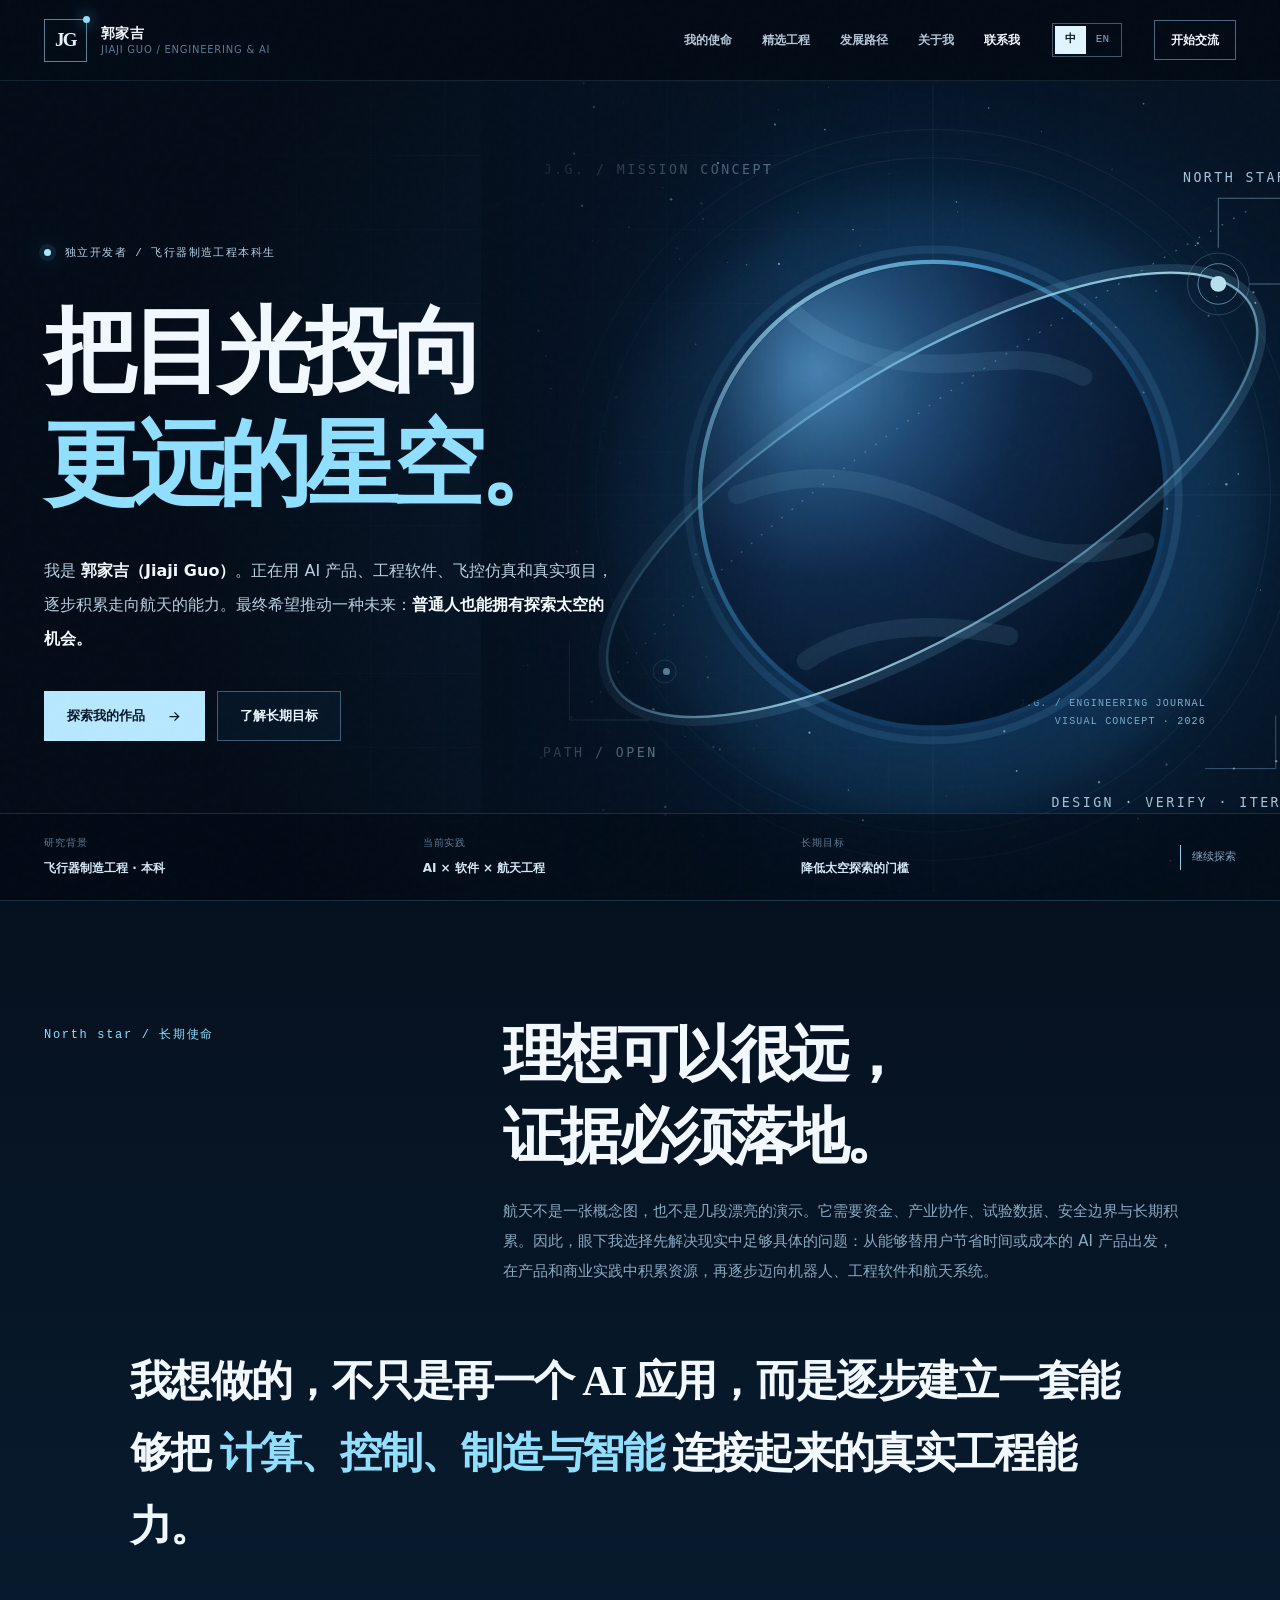
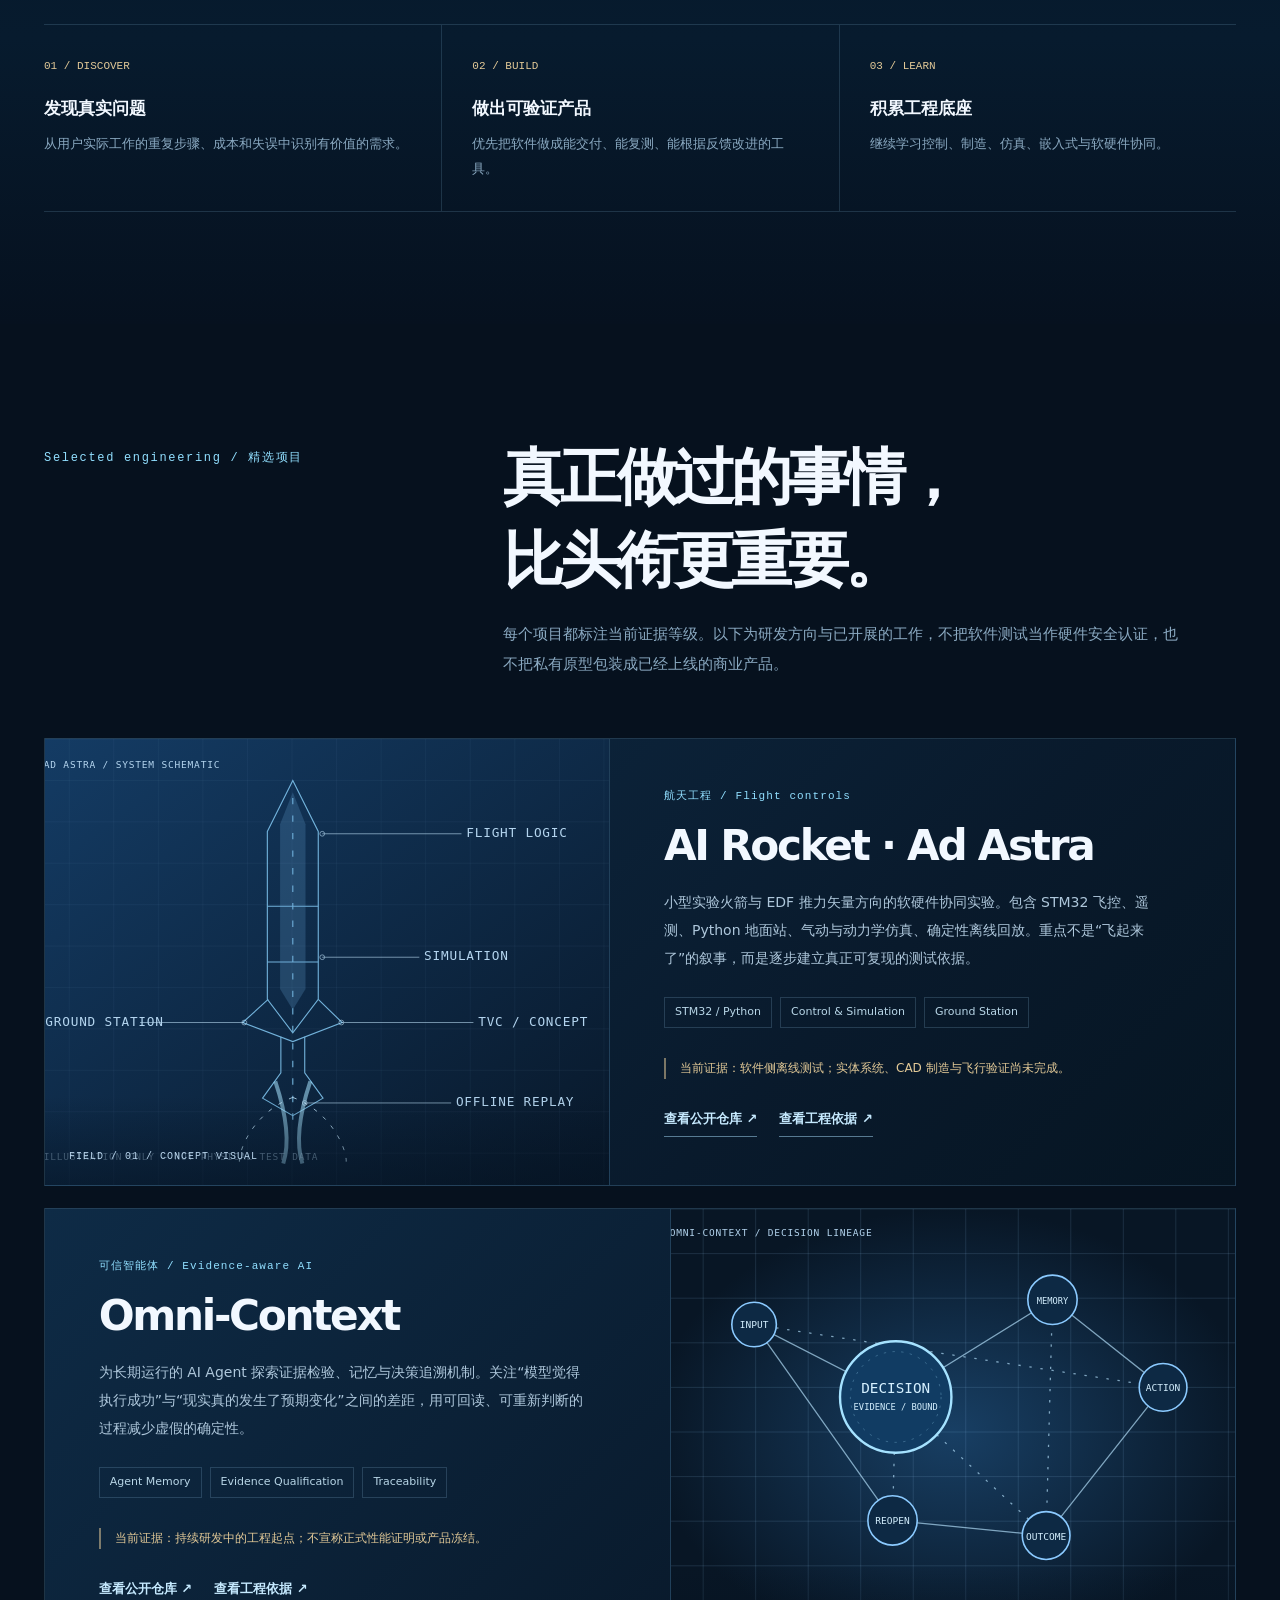
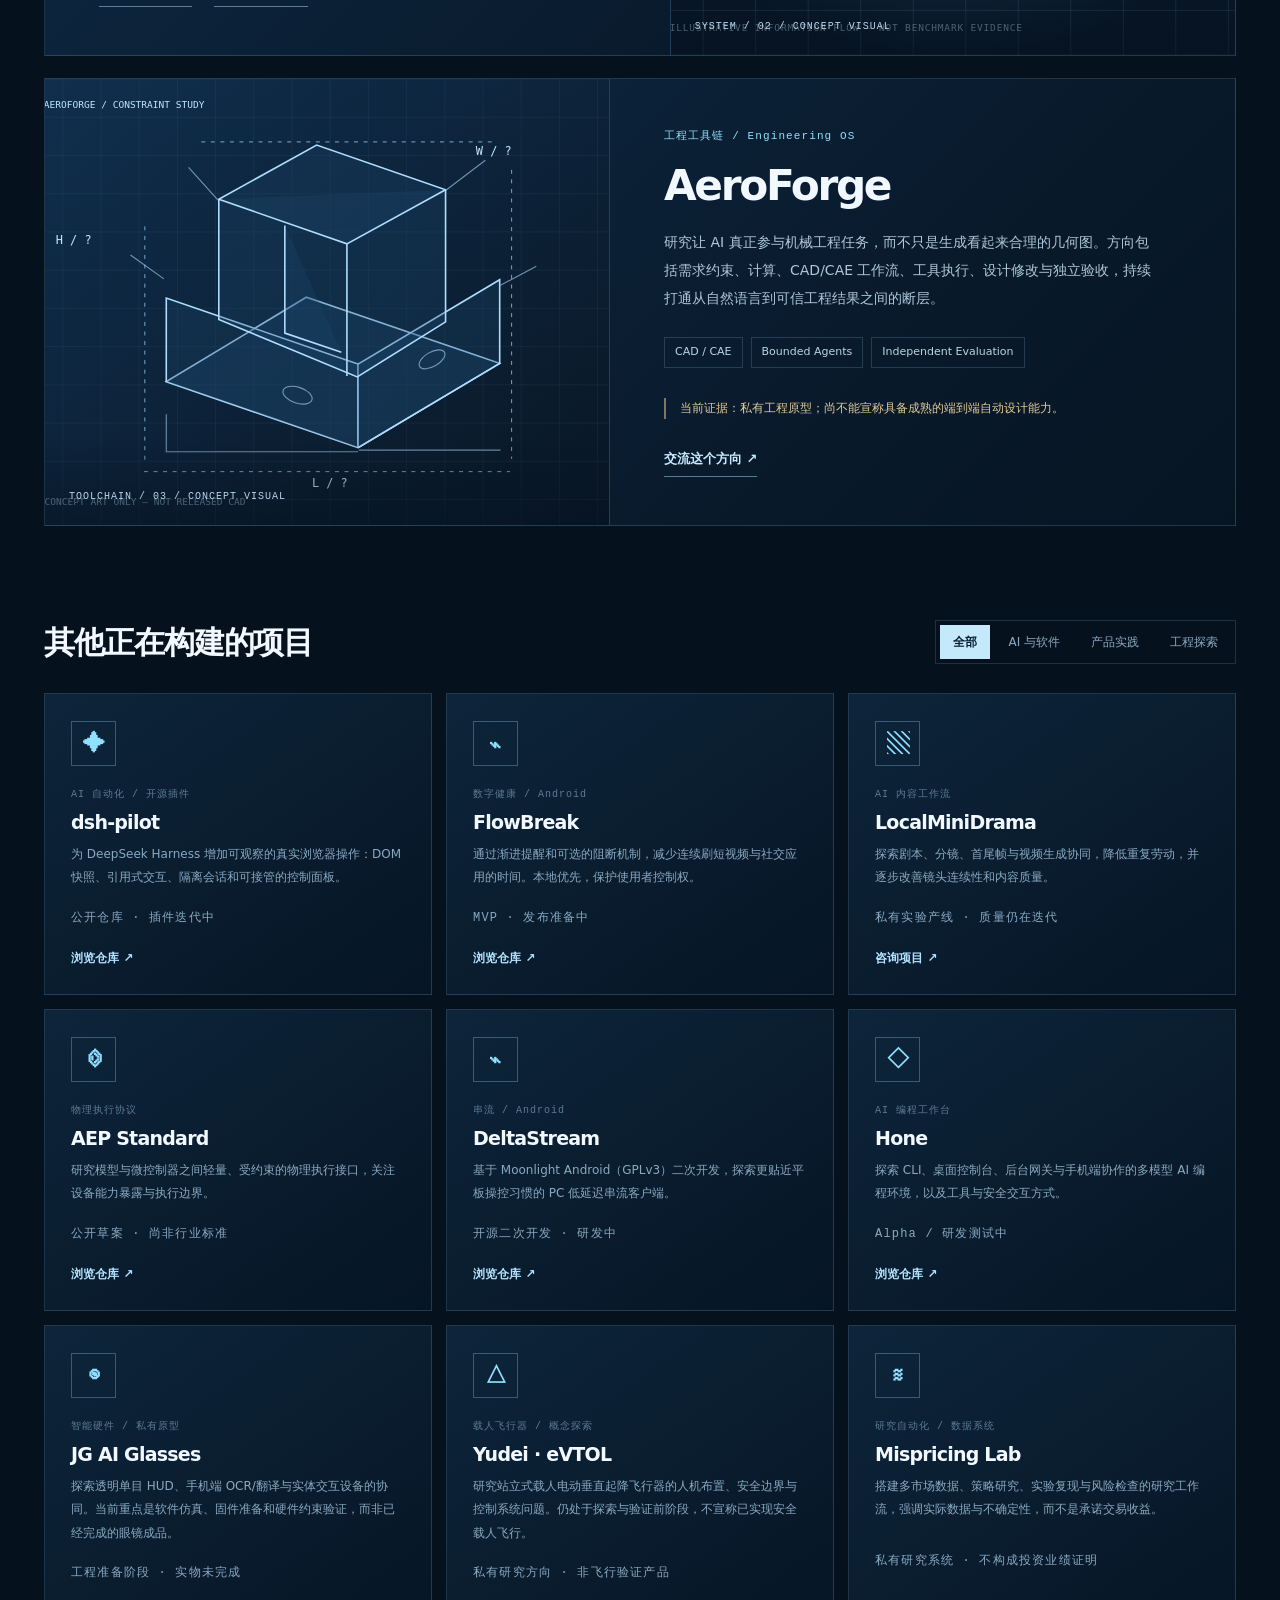
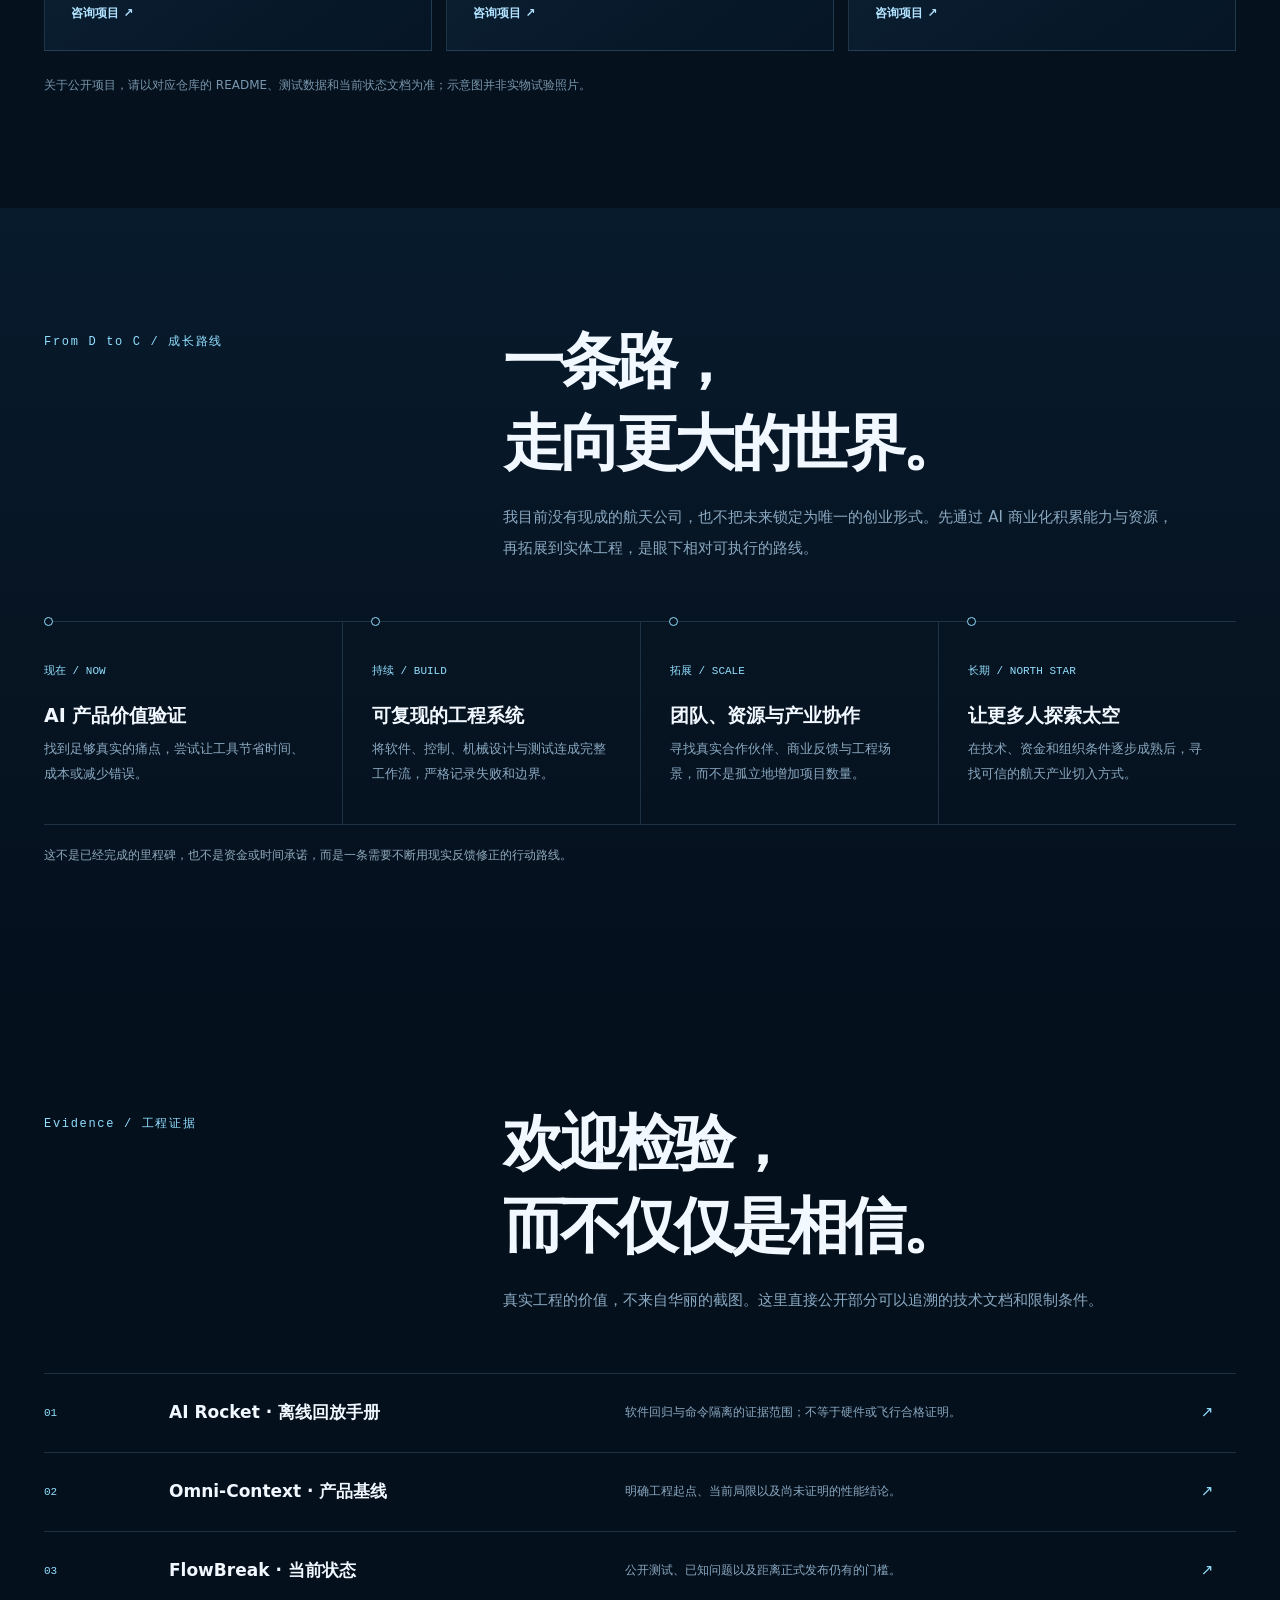
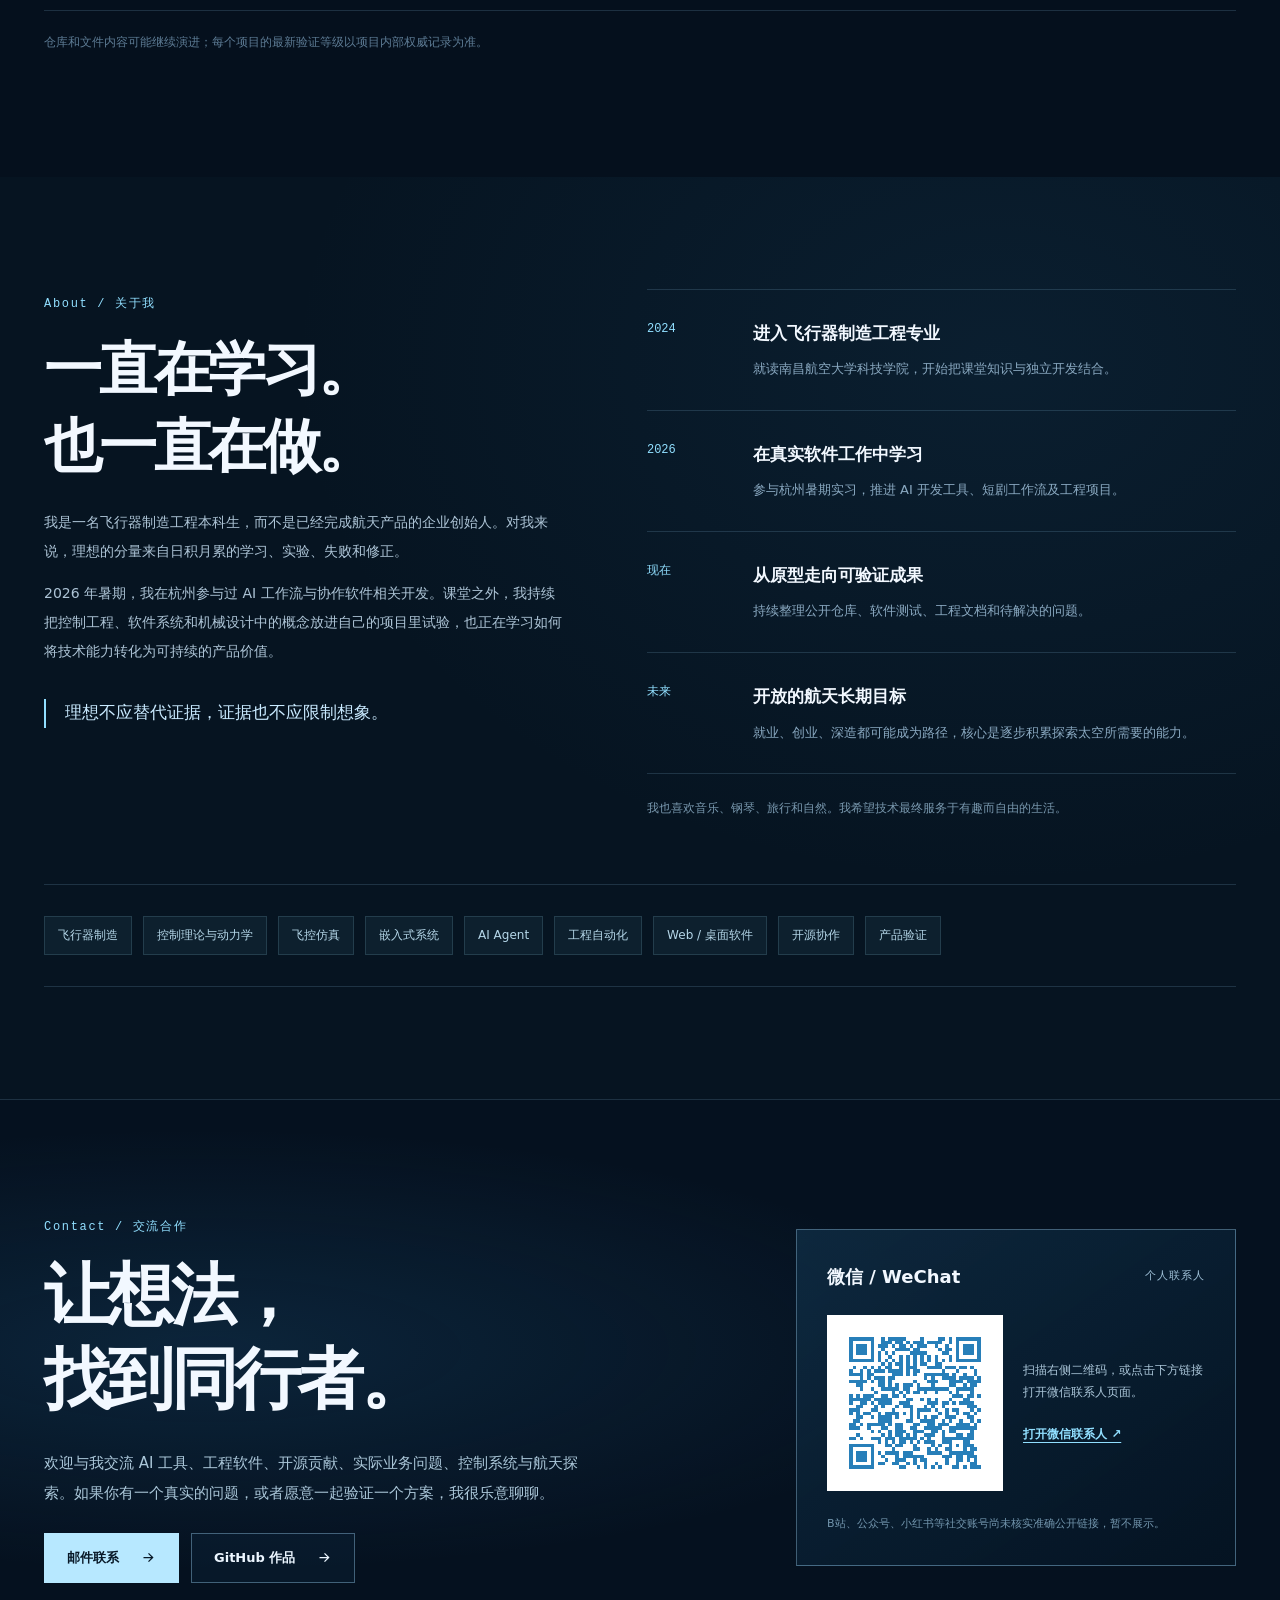
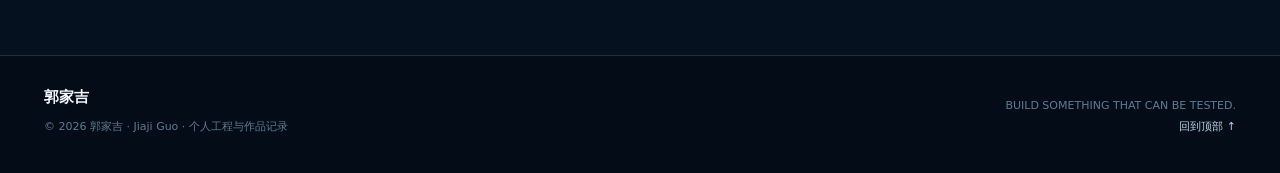
==== commit c8d2a596: "docs(profile): expand project gallery with verified early-stage research directions" ====
--- a/index.html
+++ b/index.html
@@ -47,7 +47,7 @@
  <div class="exhibit-art"><img src="assets/project-cad.svg" alt="AeroForge 项目的技术概念示意图，非实体测试证据" width="760" height="560" loading="lazy"><span class="art-number mono">TOOLCHAIN / 03 / CONCEPT VISUAL</span></div>
  <div class="exhibit-info"><span class="exhibit-kind mono">工程工具链 / Engineering OS</span><h3>AeroForge</h3><p>研究让 AI 真正参与机械工程任务，而不只是生成看起来合理的几何图。方向包括需求约束、计算、CAD/CAE 工作流、工具执行、设计修改与独立验收，持续打通从自然语言到可信工程结果之间的断层。</p><div class="project-meta"><span>CAD / CAE</span><span>Bounded Agents</span><span>Independent Evaluation</span></div><div class="state-line">当前证据：私有工程原型；尚不能宣称具备成熟的端到端自动设计能力。</div><div class="project-actions"><a href="#contact">交流这个方向 ↗</a></div></div></article>
 <div class="project-grid-head"><h3>其他正在构建的项目</h3><div class="filters" role="group" aria-label="按项目领域筛选"><button type="button" class="filter" data-filter="all" aria-pressed="true">全部</button><button type="button" class="filter" data-filter="ai" aria-pressed="false">AI 与软件</button><button type="button" class="filter" data-filter="product" aria-pressed="false">产品实践</button><button type="button" class="filter" data-filter="engineering" aria-pressed="false">工程探索</button></div></div>
-<p id="filter-result" class="visually-hidden" role="status" aria-live="polite">已显示 6 个项目</p>
+<p id="filter-result" class="visually-hidden" role="status" aria-live="polite">已显示 9 个项目</p>
 <div class="projects-grid"><article class="mini-project" data-category="ai engineering">
 <div class="mini-icon" aria-hidden="true">✦</div><span class="mini-kind mono">AI 自动化 / 开源插件</span><h4>dsh-pilot</h4><p>为 DeepSeek Harness 增加可观察的真实浏览器操作：DOM 快照、引用式交互、隔离会话和可接管的控制面板。</p><p class="micro" style="margin-top:auto">公开仓库 · 插件迭代中</p>
 <a class="mini-link" href="https://github.com/guo6x/dsh-pilot" target="_blank" rel="noopener noreferrer">浏览仓库 ↗</a></article>
@@ -65,7 +65,7 @@
 <a class="mini-link" href="https://github.com/guo6x/DeltaStream" target="_blank" rel="noopener noreferrer">浏览仓库 ↗</a></article>
 <article class="mini-project" data-category="ai product">
 <div class="mini-icon" aria-hidden="true">◇</div><span class="mini-kind mono">AI 编程工作台</span><h4>Hone</h4><p>探索 CLI、桌面控制台、后台网关与手机端协作的多模型 AI 编程环境，以及工具与安全交互方式。</p><p class="micro" style="margin-top:auto">Alpha / 研发测试中</p>
-<a class="mini-link" href="https://github.com/guo6x/Hone" target="_blank" rel="noopener noreferrer">浏览仓库 ↗</a></article></div><p class="case-note">关于公开项目，请以对应仓库的 README、测试数据和当前状态文档为准；示意图并非实物试验照片。</p>
+<a class="mini-link" href="https://github.com/guo6x/Hone" target="_blank" rel="noopener noreferrer">浏览仓库 ↗</a></article><article class="mini-project" data-category="ai engineering"><div class="mini-icon" aria-hidden="true">◉</div><span class="mini-kind mono">智能硬件 / 私有原型</span><h4>JG AI Glasses</h4><p>探索透明单目 HUD、手机端 OCR/翻译与实体交互设备的协同。当前重点是软件仿真、固件准备和硬件约束验证，而非已经完成的眼镜成品。</p><p class="micro" style="margin-top:auto">工程准备阶段 · 实物未完成</p><a class="mini-link" href="#contact">咨询项目 ↗</a></article><article class="mini-project" data-category="engineering"><div class="mini-icon" aria-hidden="true">△</div><span class="mini-kind mono">载人飞行器 / 概念探索</span><h4>Yudei · eVTOL</h4><p>研究站立式载人电动垂直起降飞行器的人机布置、安全边界与控制系统问题。仍处于探索与验证前阶段，不宣称已实现安全载人飞行。</p><p class="micro" style="margin-top:auto">私有研究方向 · 非飞行验证产品</p><a class="mini-link" href="#contact">咨询项目 ↗</a></article><article class="mini-project" data-category="ai product"><div class="mini-icon" aria-hidden="true">≋</div><span class="mini-kind mono">研究自动化 / 数据系统</span><h4>Mispricing Lab</h4><p>搭建多市场数据、策略研究、实验复现与风险检查的研究工作流，强调实际数据与不确定性，而不是承诺交易收益。</p><p class="micro" style="margin-top:auto">私有研究系统 · 不构成投资业绩证明</p><a class="mini-link" href="#contact">咨询项目 ↗</a></article></div><p class="case-note">关于公开项目，请以对应仓库的 README、测试数据和当前状态文档为准；示意图并非实物试验照片。</p>
 </div></section>
 <section id="path" class="section trajectory" aria-labelledby="path-heading"><div class="container">
 <div class="section-intro"><div class="section-kicker eyebrow">From D to C / 成长路线</div><div><h2 id="path-heading" class="">一条路，<br>走向更大的世界。</h2><p>我目前没有现成的航天公司，也不把未来锁定为唯一的创业形式。先通过 AI 商业化积累能力与资源，再拓展到实体工程，是眼下相对可执行的路线。</p></div></div>
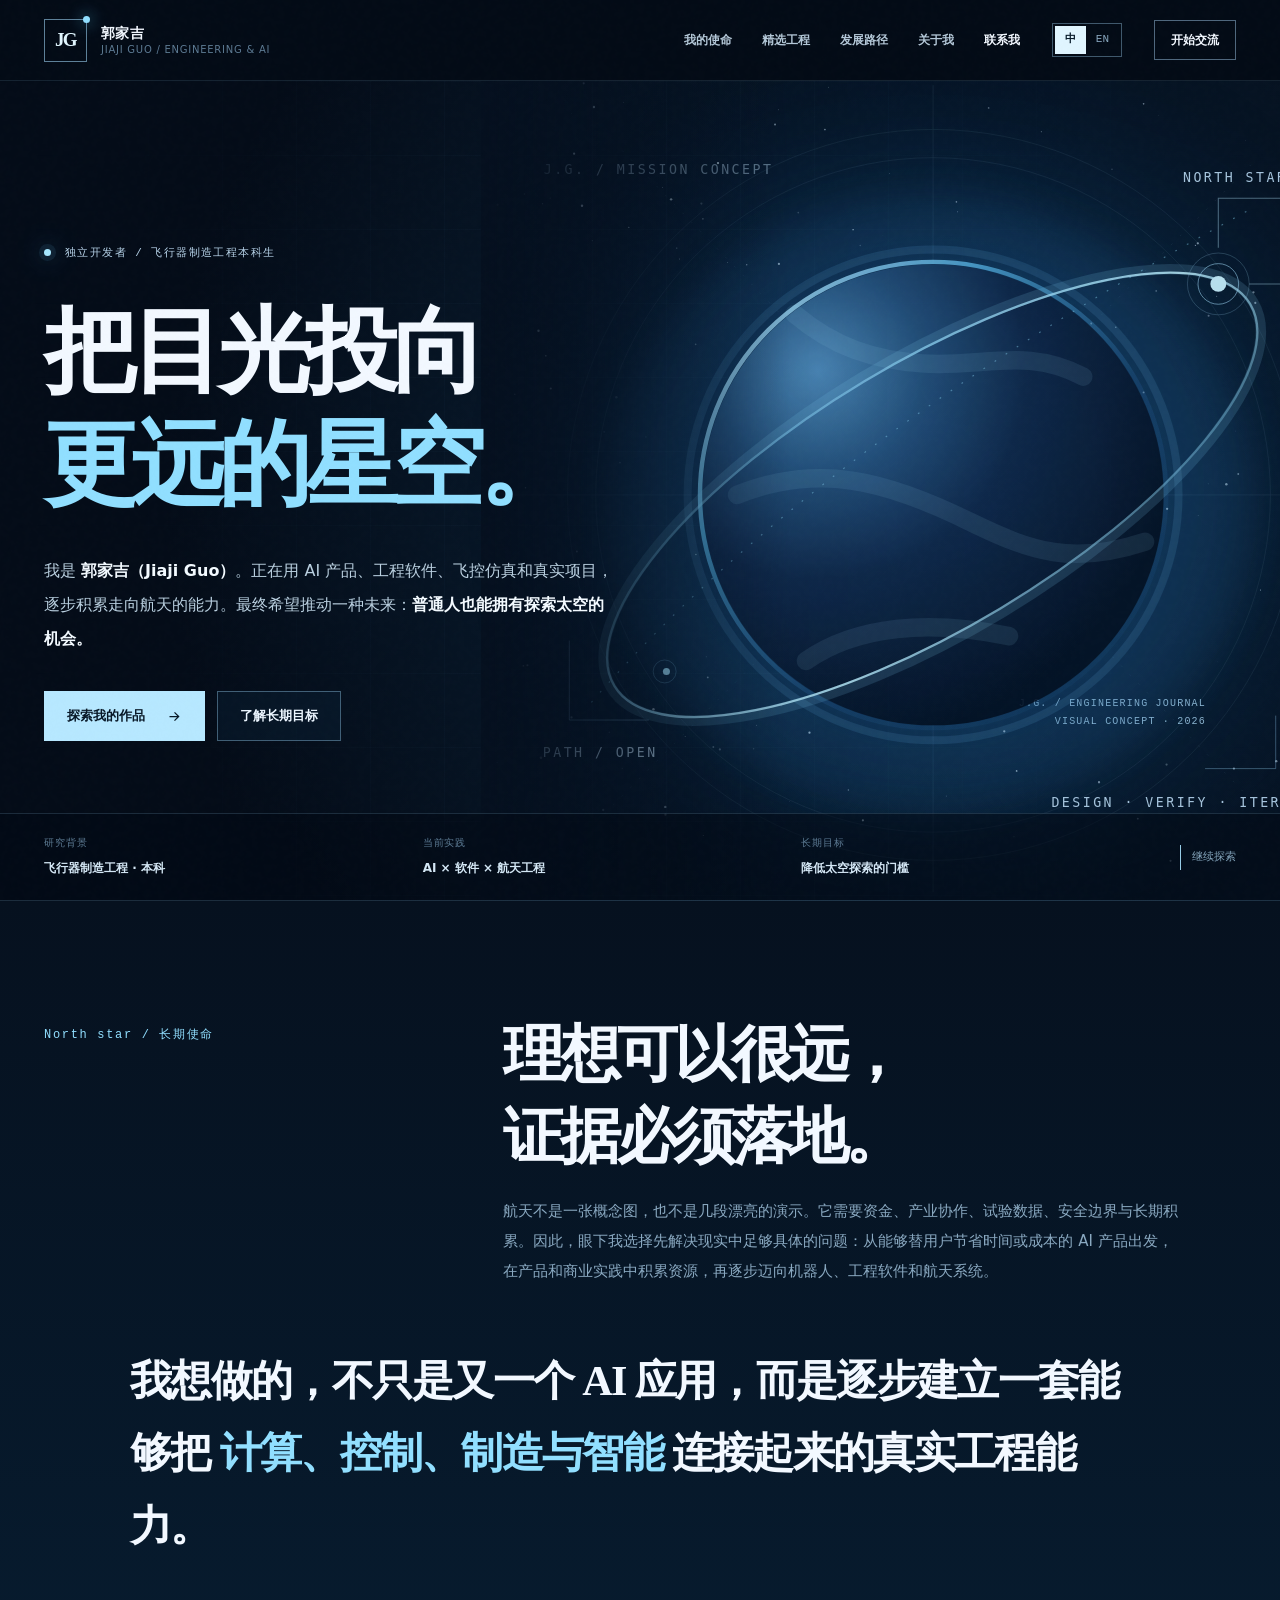
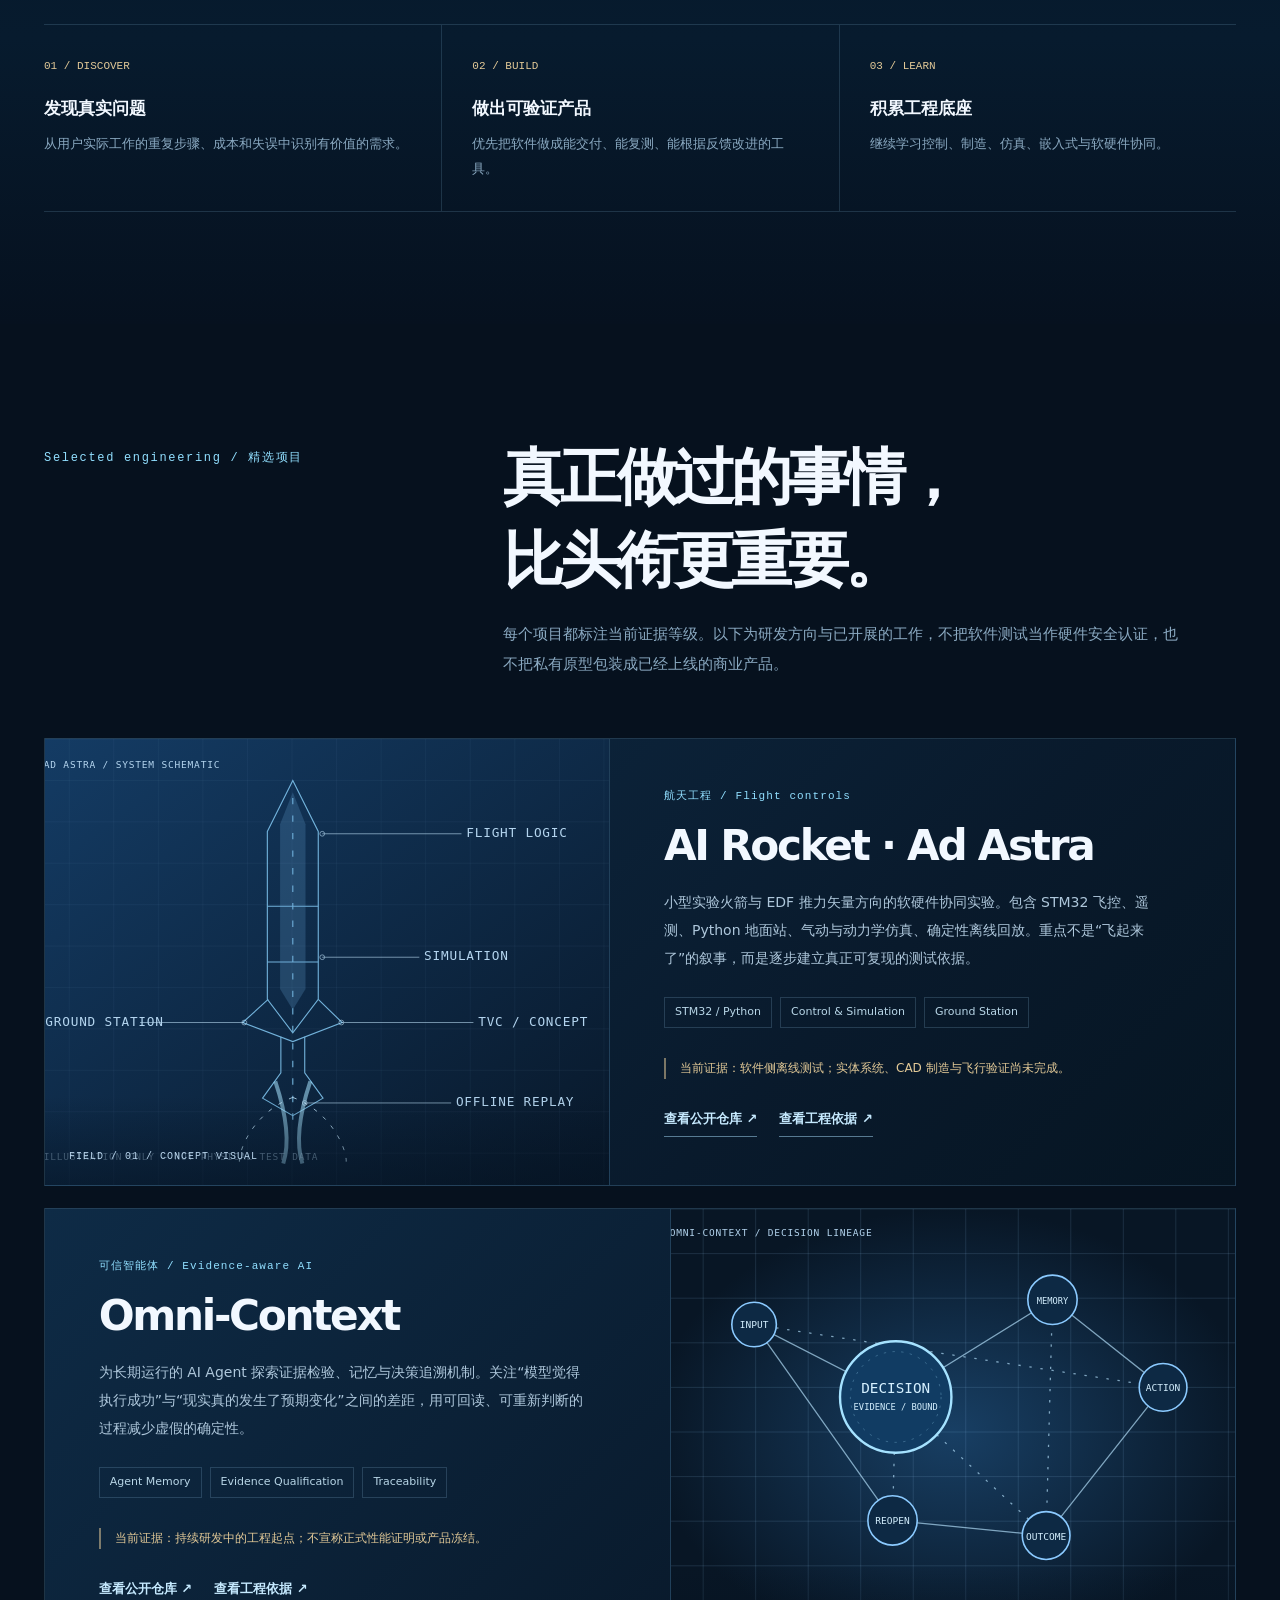
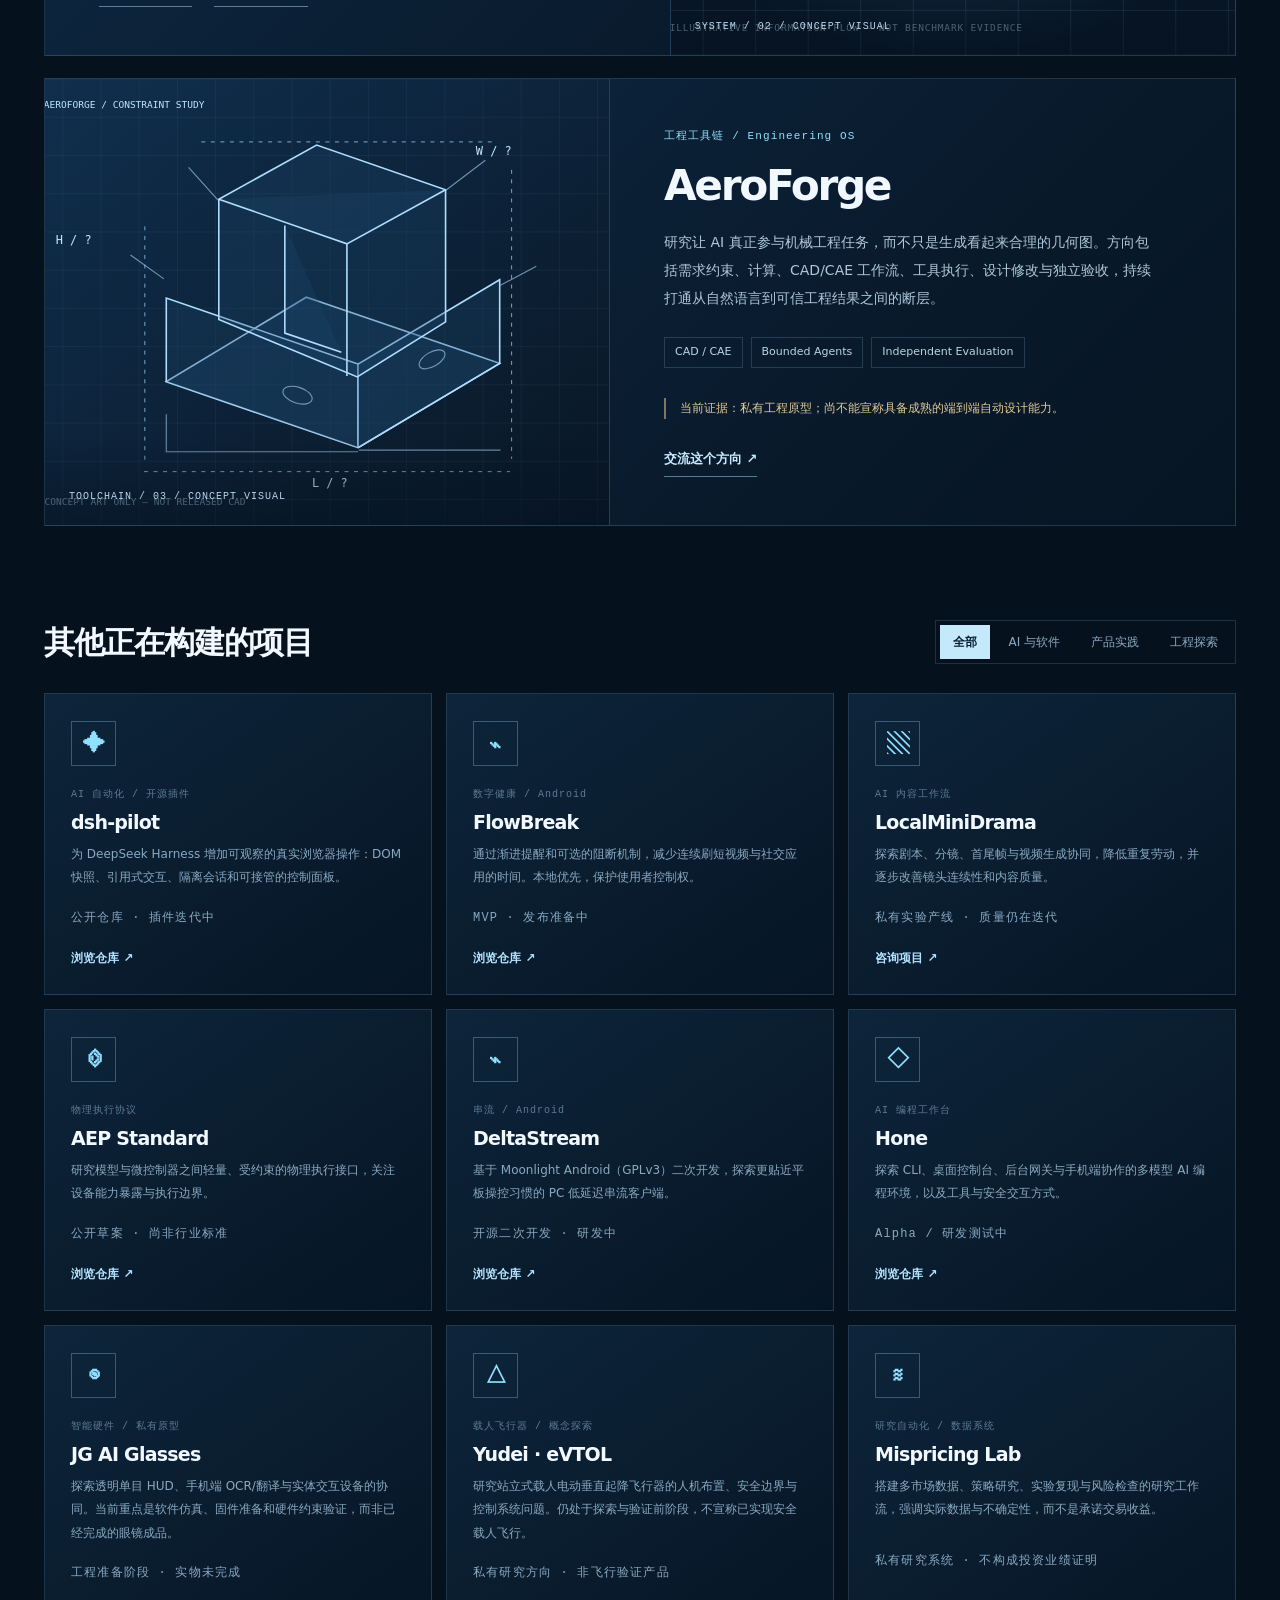
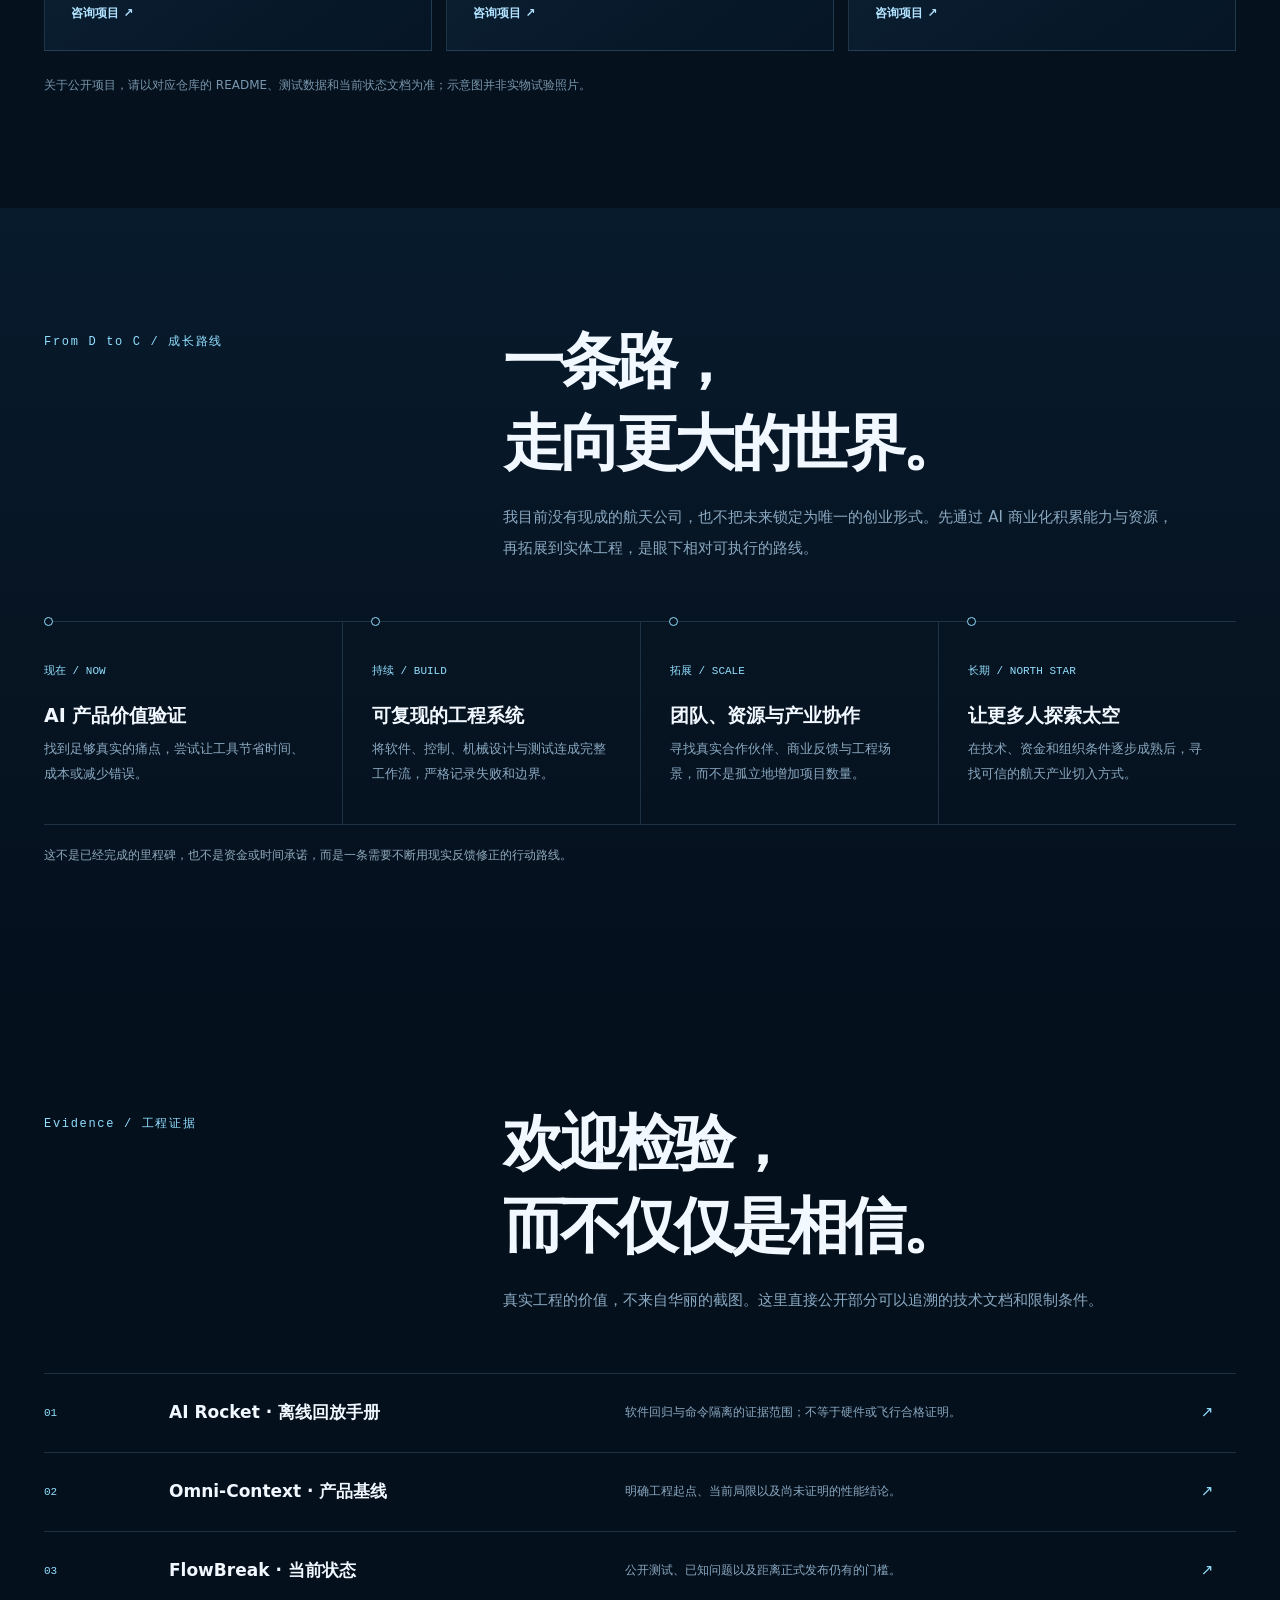
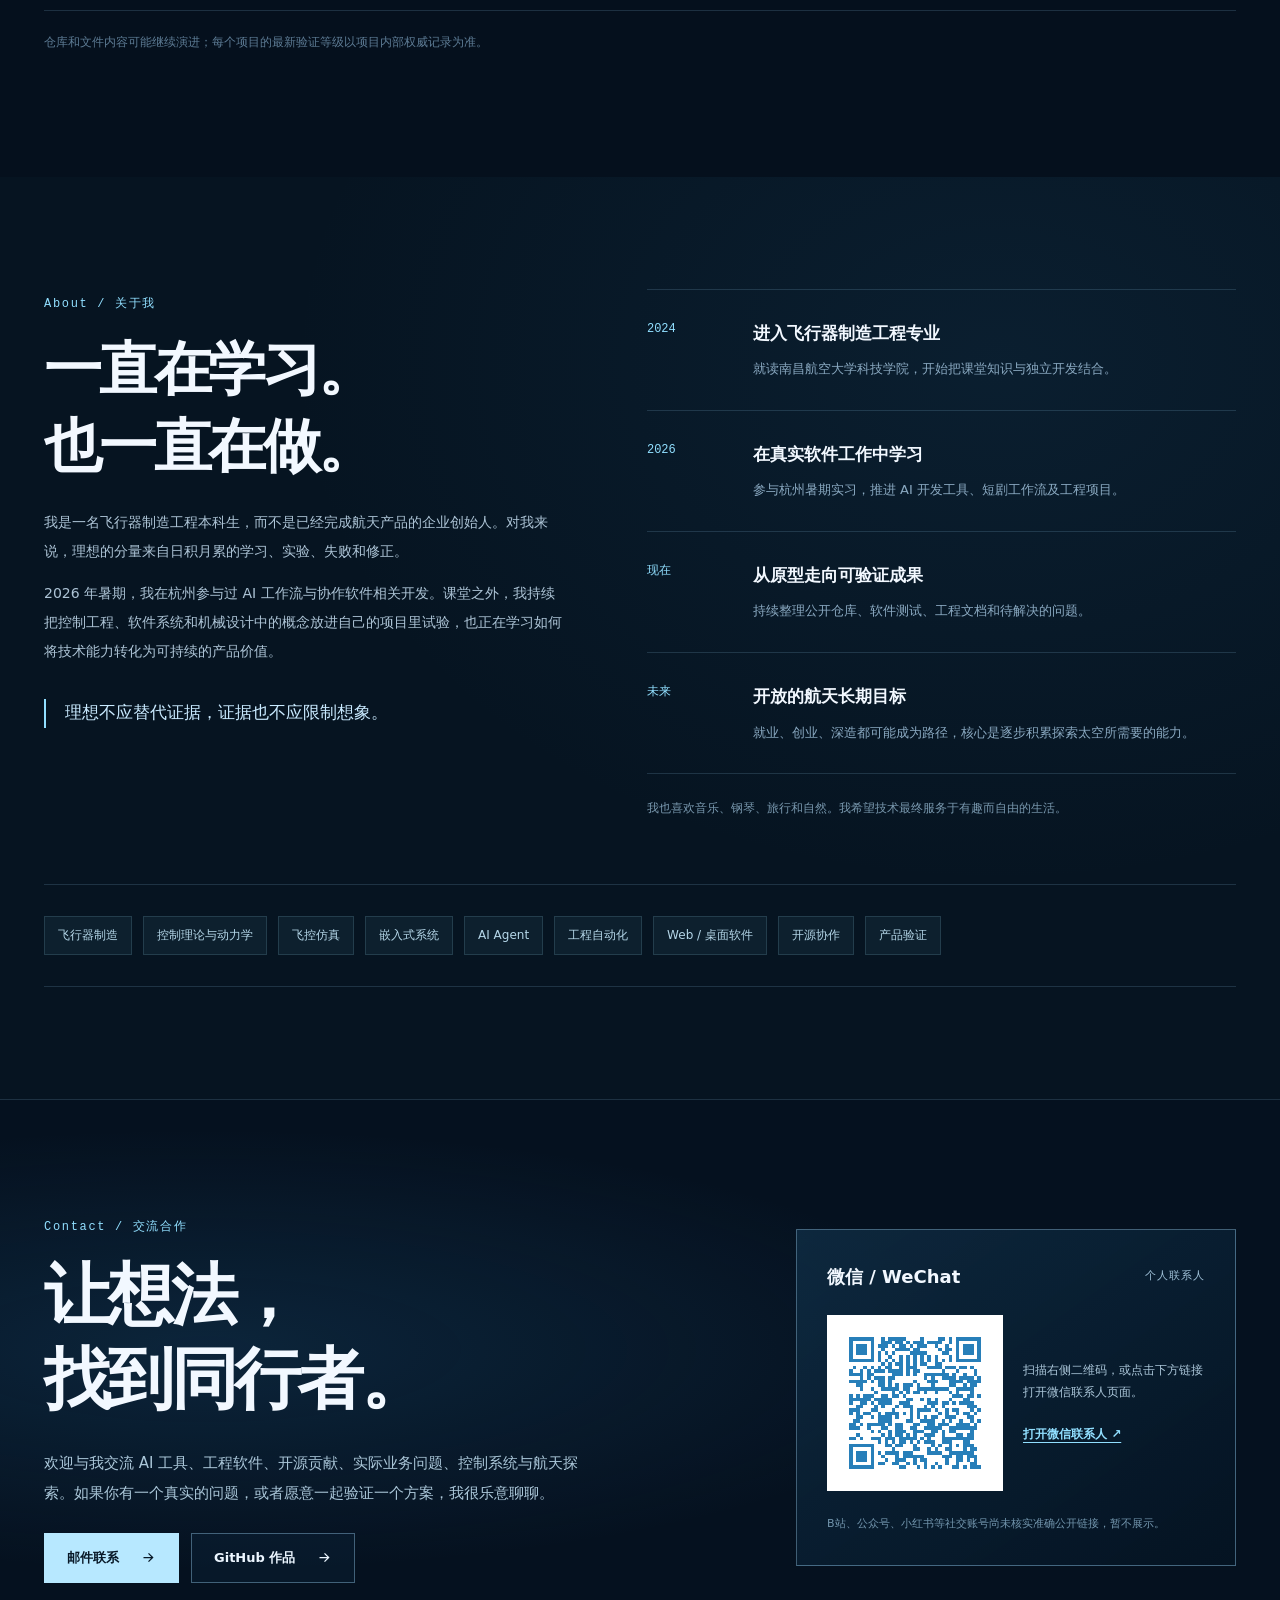
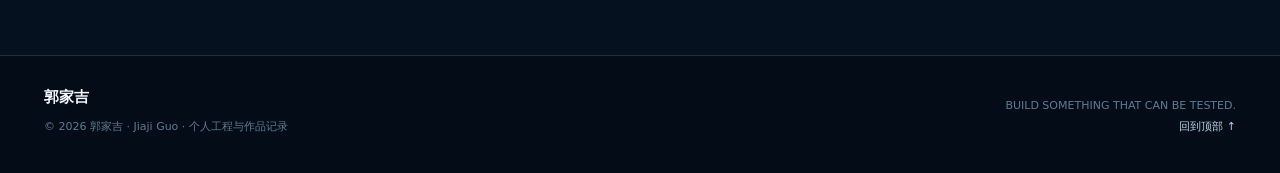
==== commit 64f67ff4: "copy(profile): refine Chinese mission statement for natural reading" ====
--- a/index.html
+++ b/index.html
@@ -32,7 +32,7 @@
 </section>
 <section id="mission" class="section essay-section" aria-labelledby="mission-heading"><div class="container">
 <div class="section-intro"><div class="section-kicker eyebrow">North star / 长期使命</div><div><h2 id="mission-heading" class="">理想可以很远，<br>证据必须落地。</h2><p>航天不是一张概念图，也不是几段漂亮的演示。它需要资金、产业协作、试验数据、安全边界与长期积累。因此，眼下我选择先解决现实中足够具体的问题：从能够替用户节省时间或成本的 AI 产品出发，在产品和商业实践中积累资源，再逐步迈向机器人、工程软件和航天系统。</p></div></div>
-<p class="statement ">我想做的，不只是再一个 AI 应用，而是逐步建立一套能够把 <mark>计算、控制、制造与智能</mark> 连接起来的真实工程能力。</p>
+<p class="statement ">我想做的，不只是又一个 AI 应用，而是逐步建立一套能够把 <mark>计算、控制、制造与智能</mark> 连接起来的真实工程能力。</p>
 <div class="mission-markers"><div class="mission-marker"><span class="index mono">01 / DISCOVER</span><h3>发现真实问题</h3><p>从用户实际工作的重复步骤、成本和失误中识别有价值的需求。</p></div><div class="mission-marker"><span class="index mono">02 / BUILD</span><h3>做出可验证产品</h3><p>优先把软件做成能交付、能复测、能根据反馈改进的工具。</p></div><div class="mission-marker"><span class="index mono">03 / LEARN</span><h3>积累工程底座</h3><p>继续学习控制、制造、仿真、嵌入式与软硬件协同。</p></div></div>
 </div></section>
 <section id="work" class="section work-section" aria-labelledby="work-heading"><div class="container">
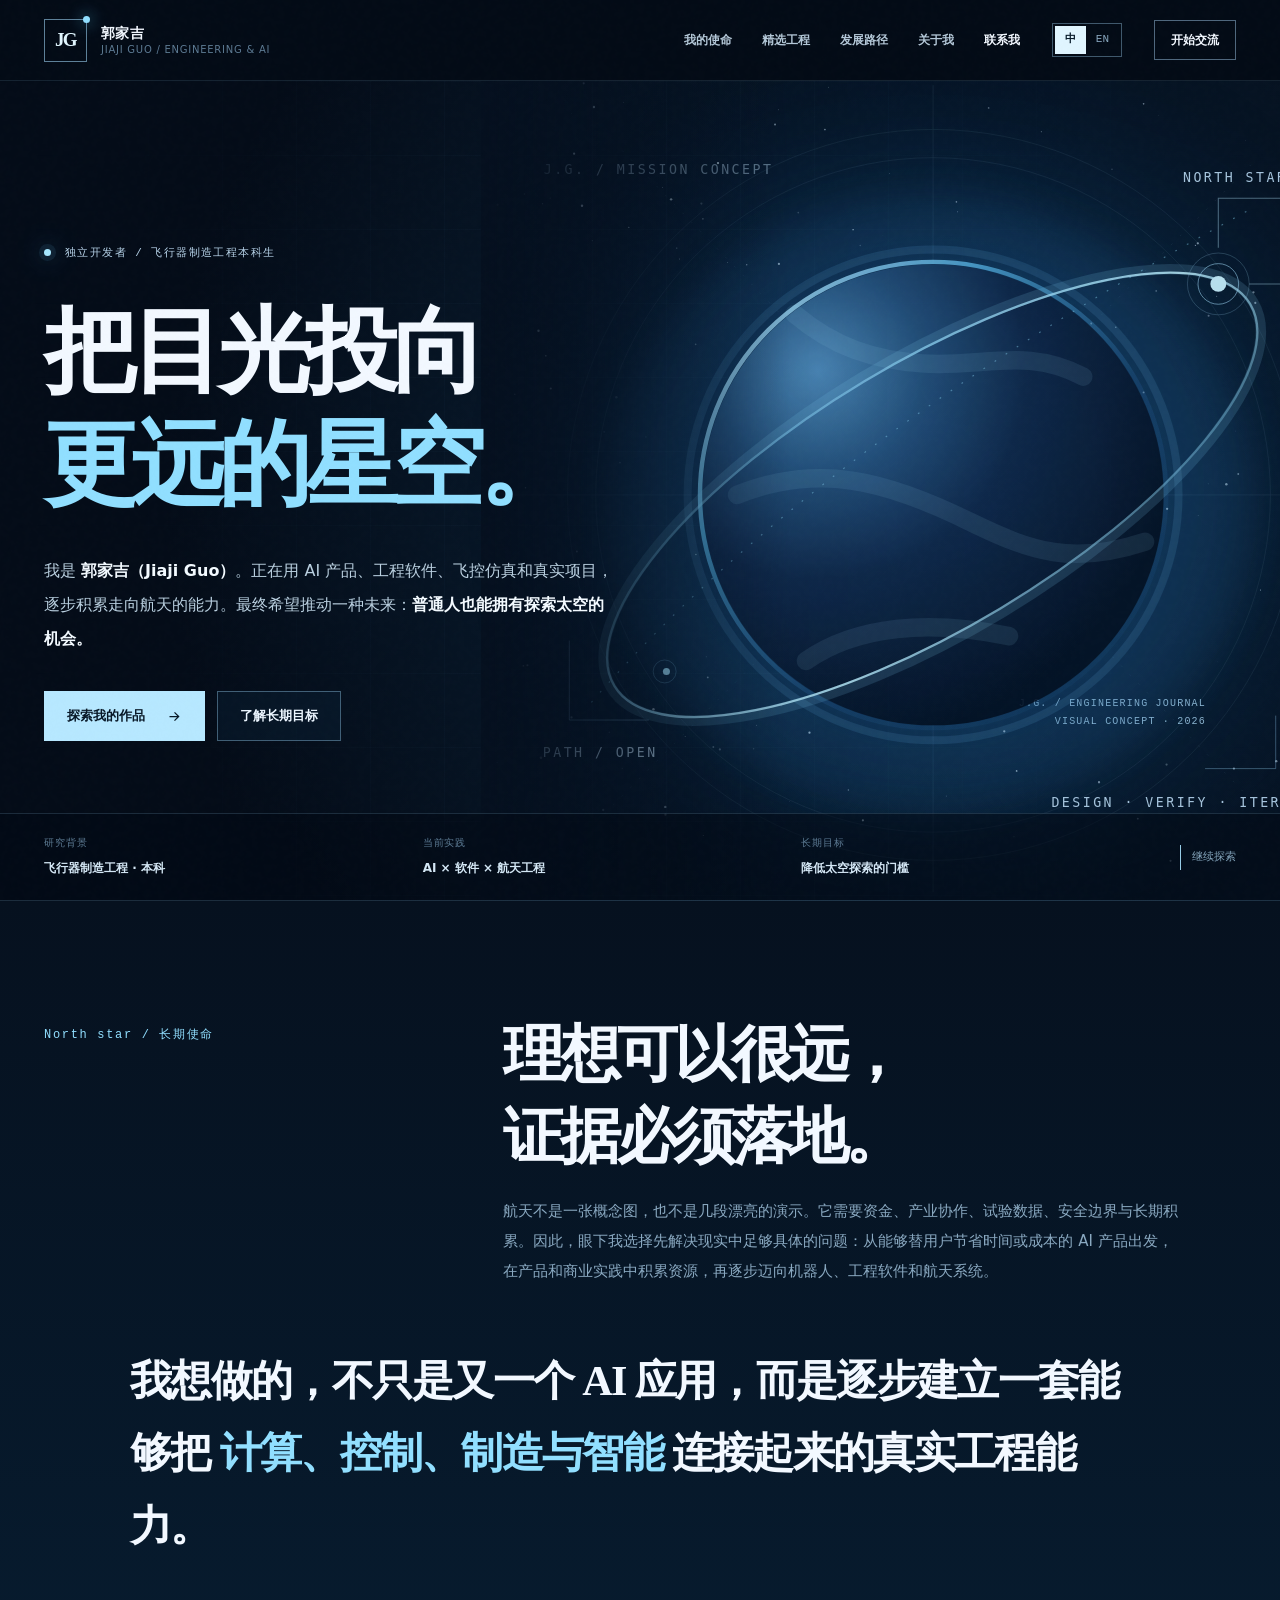
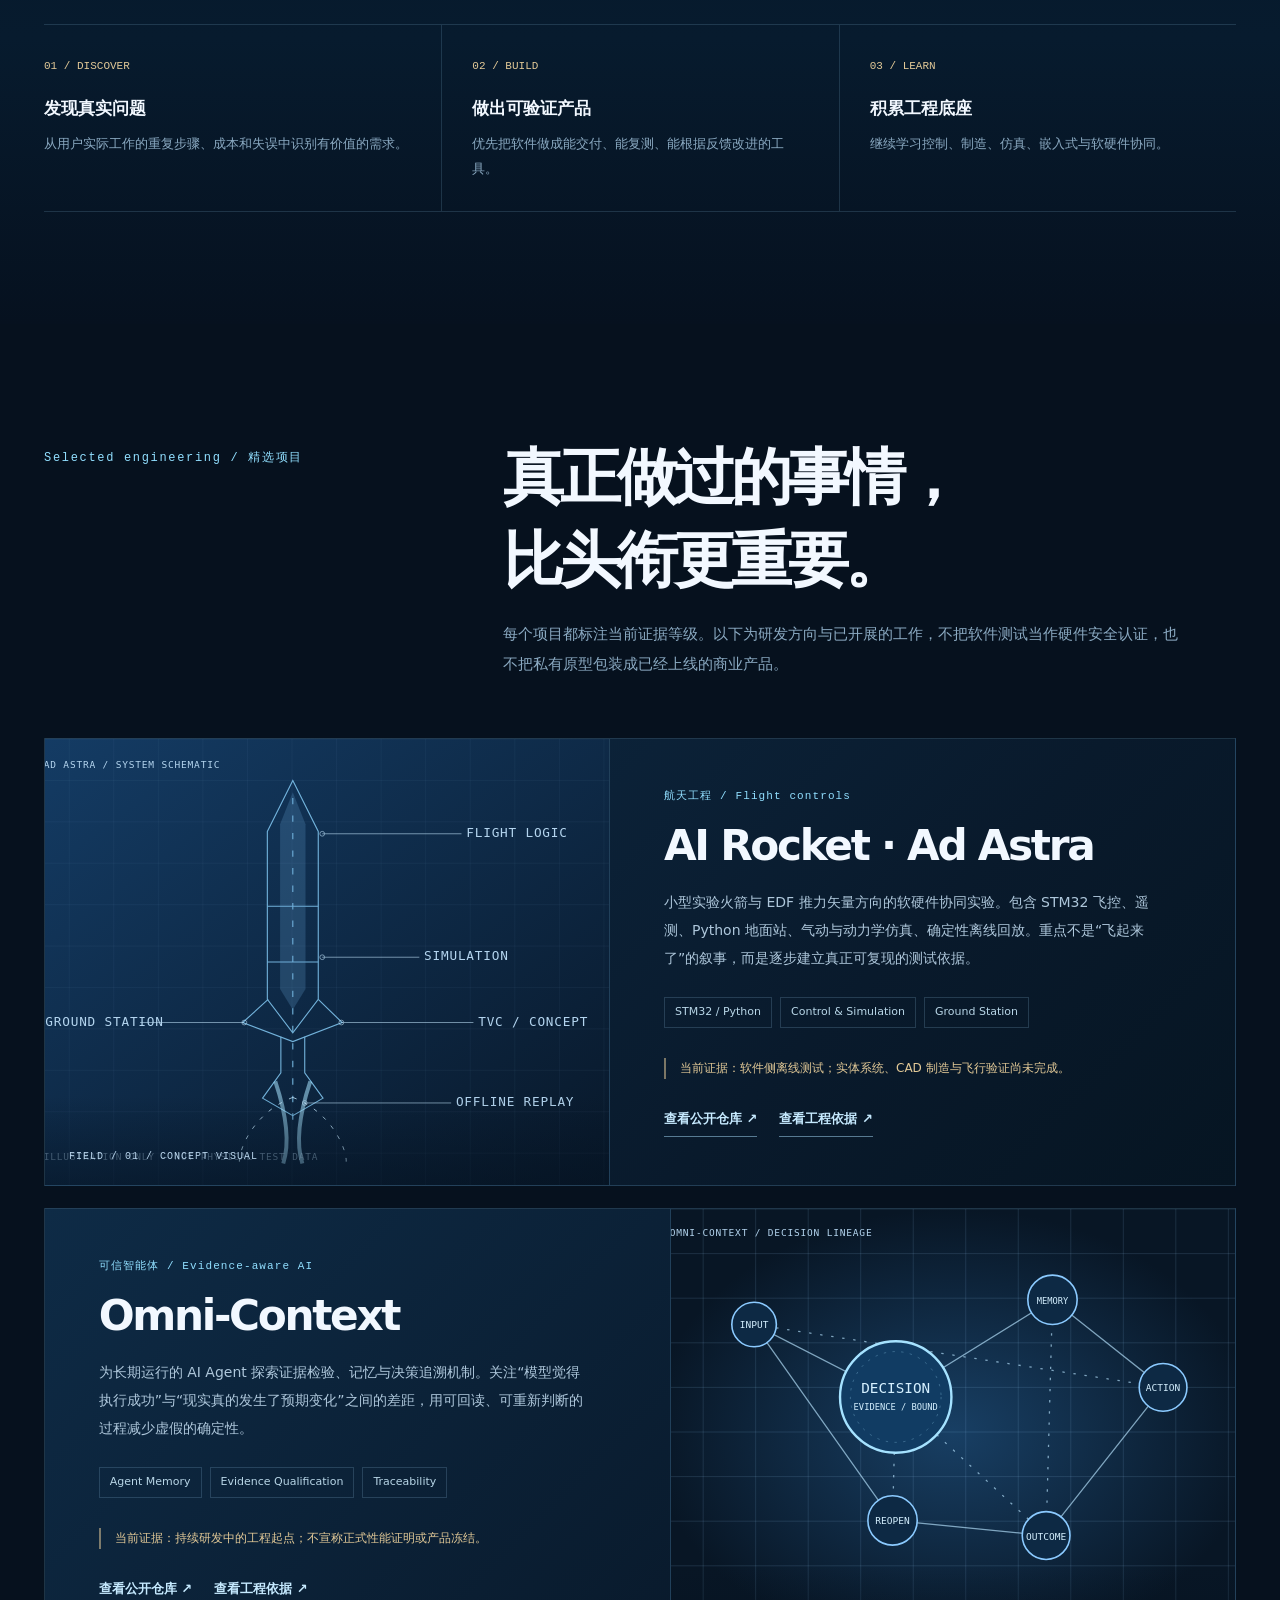
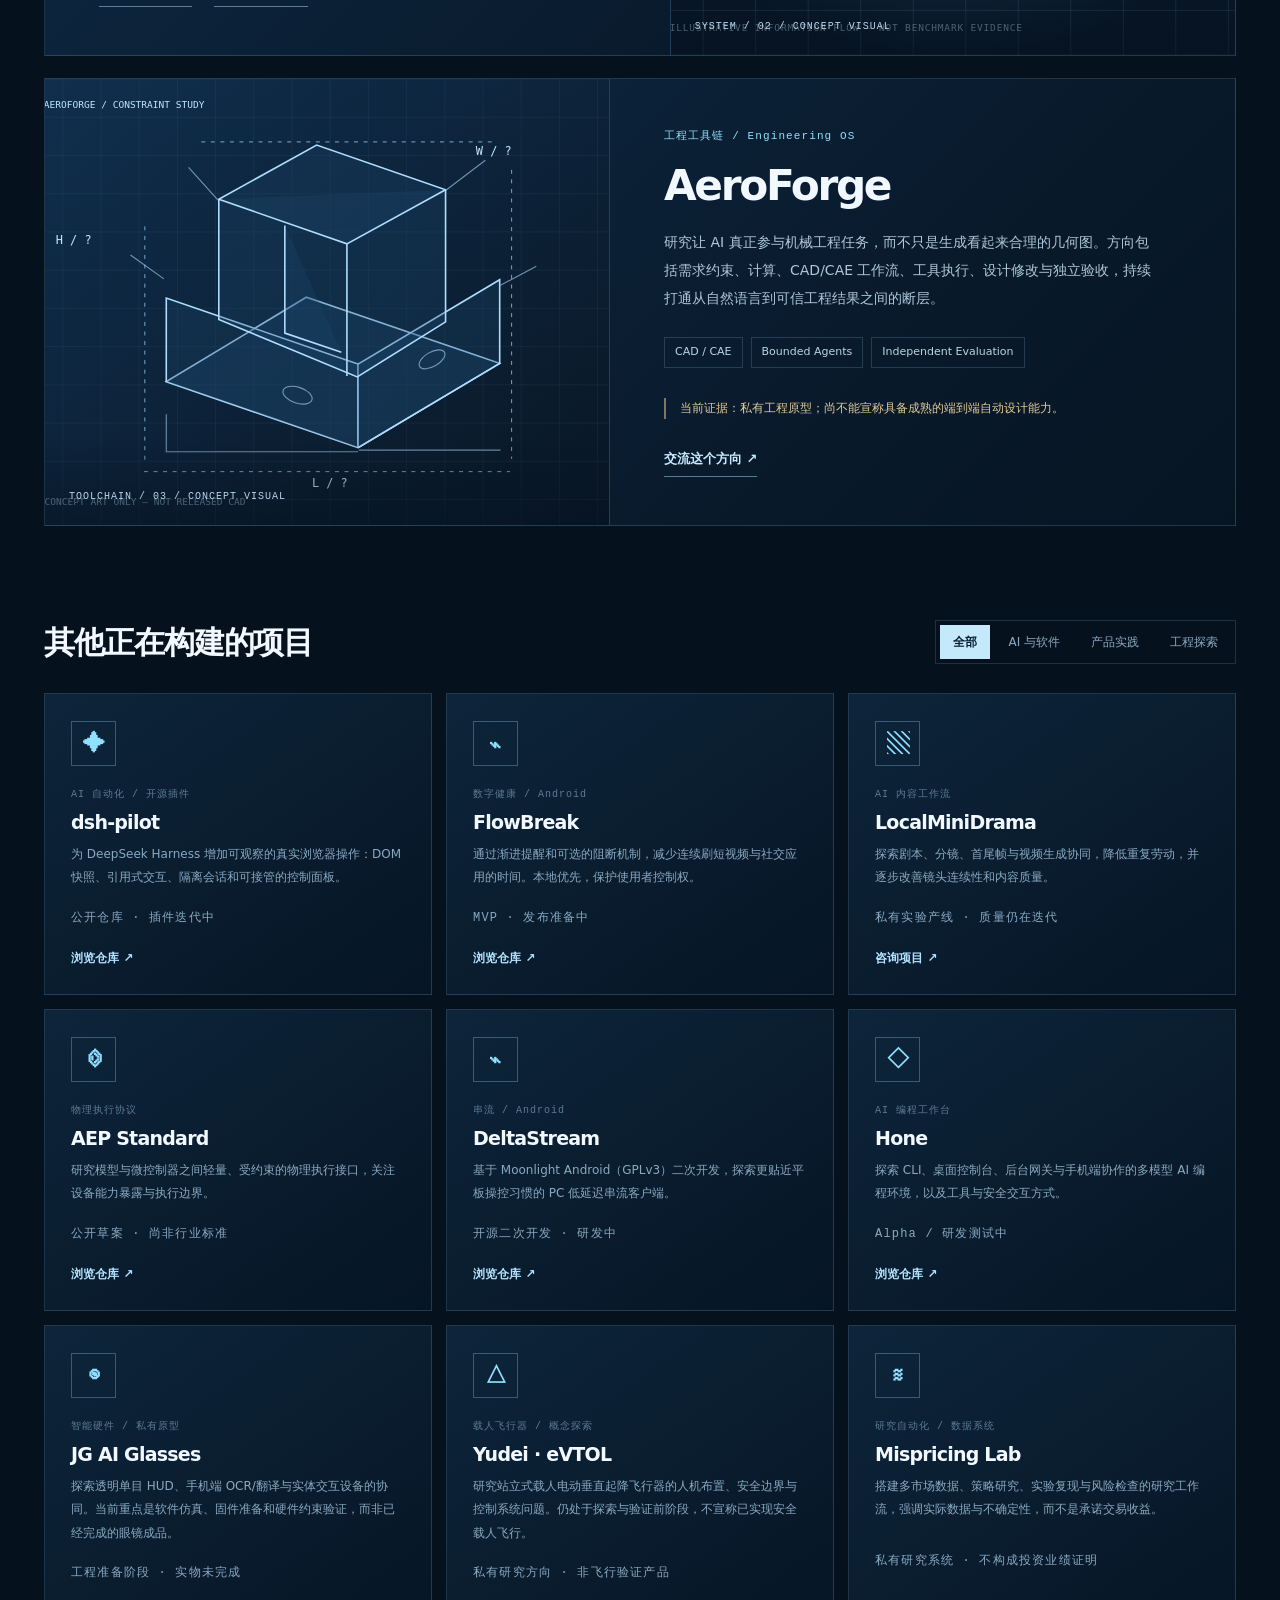
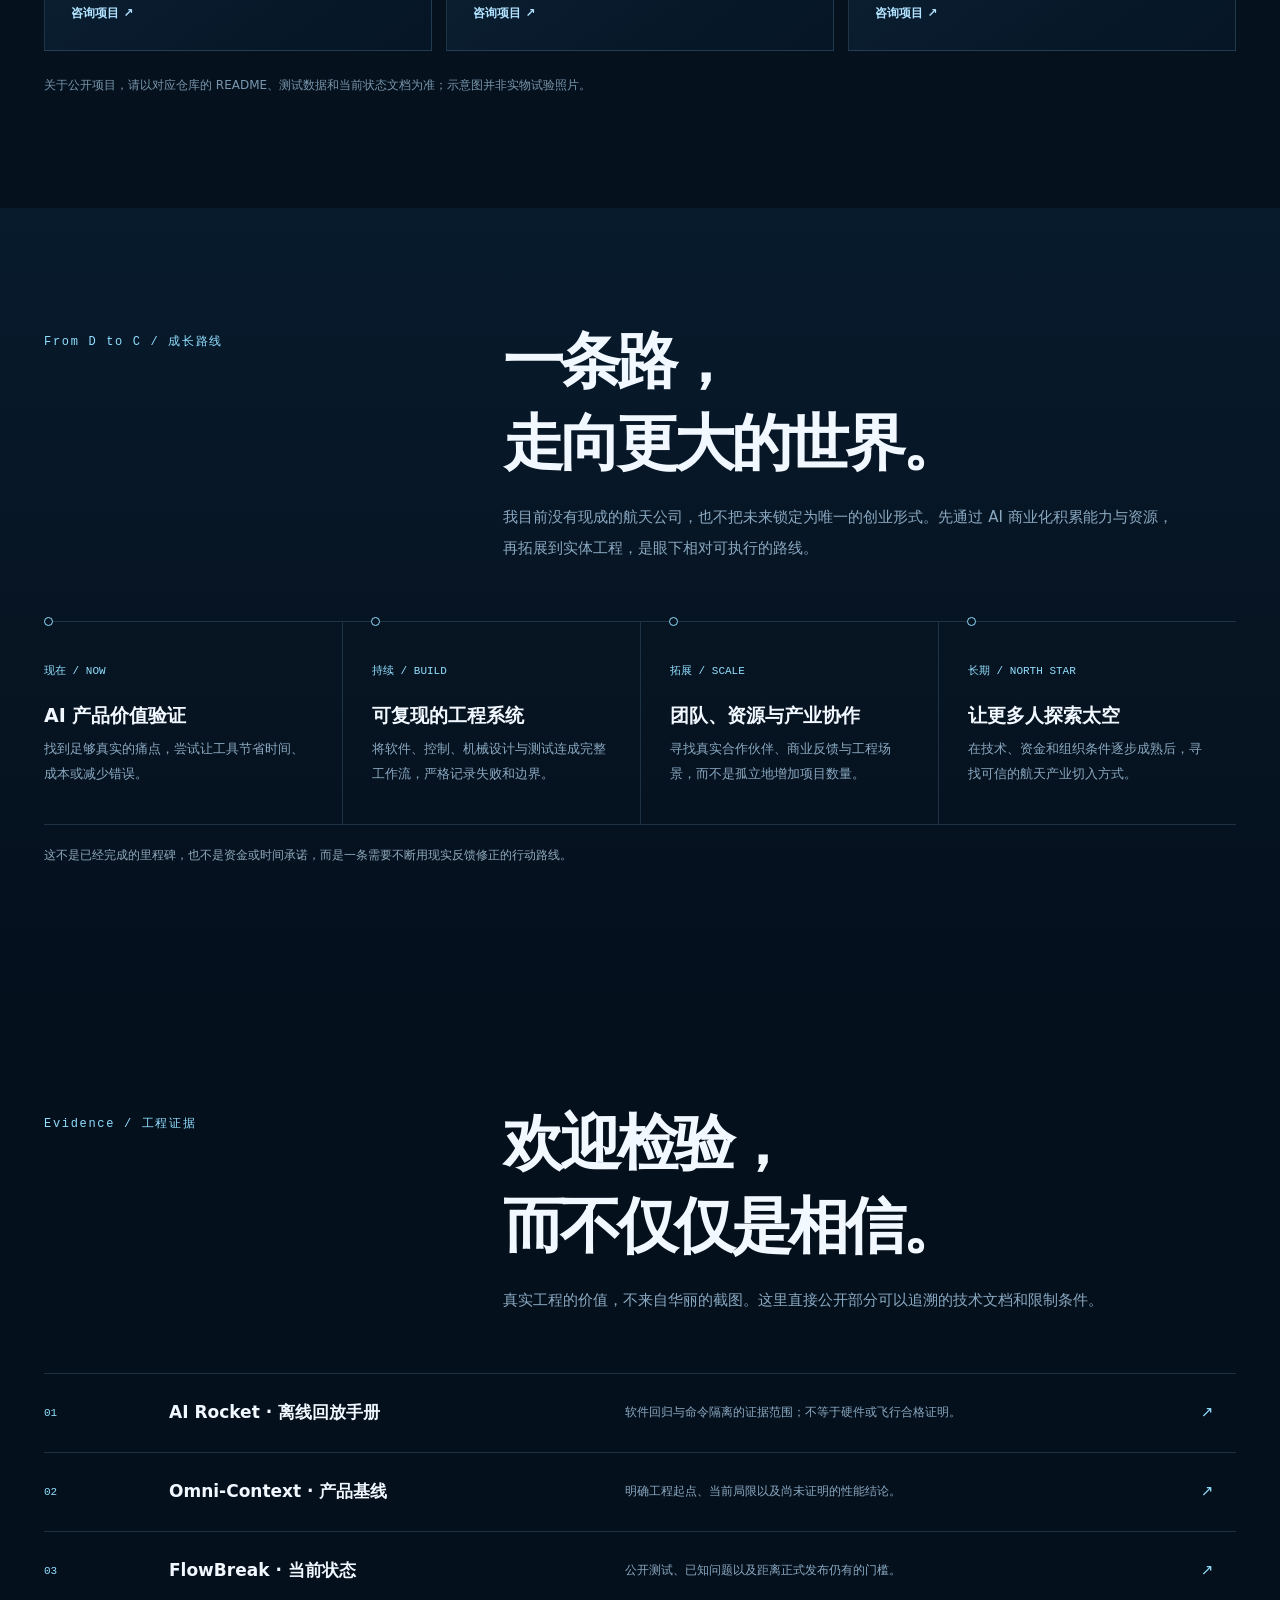
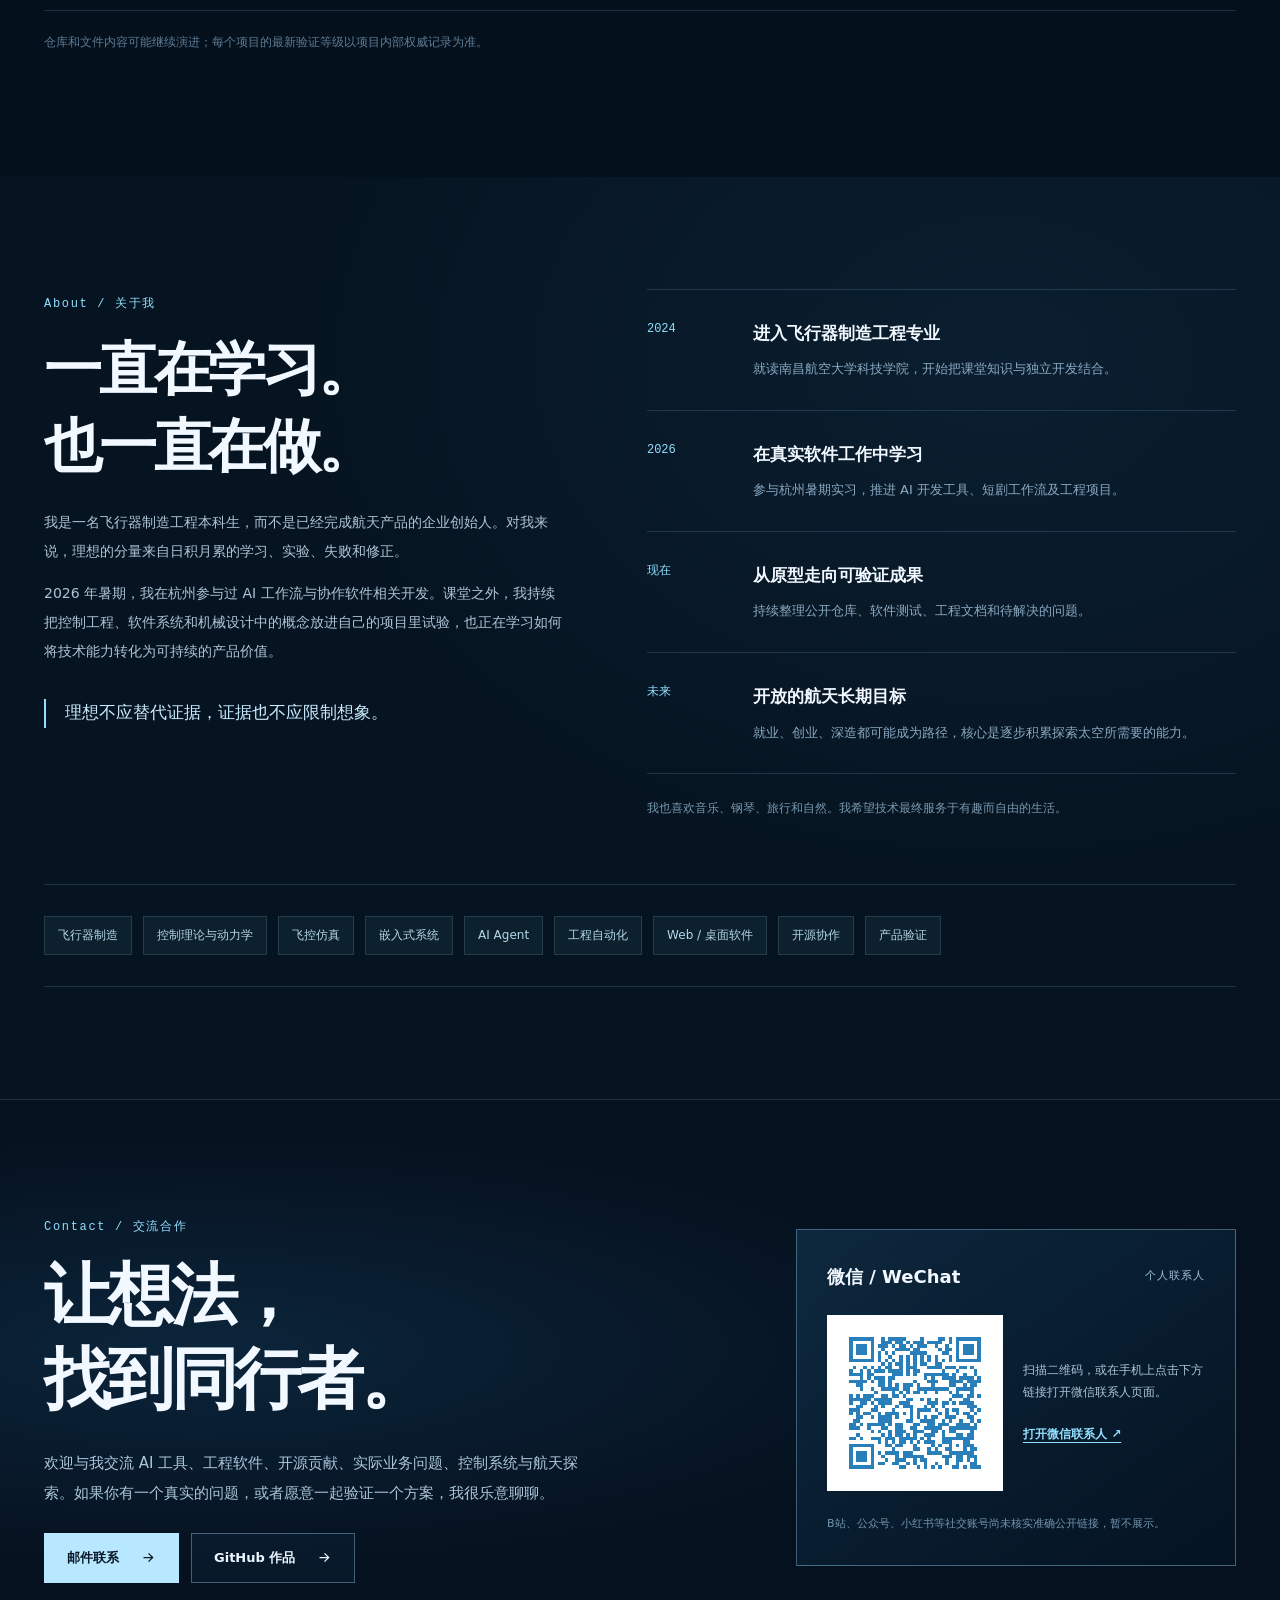
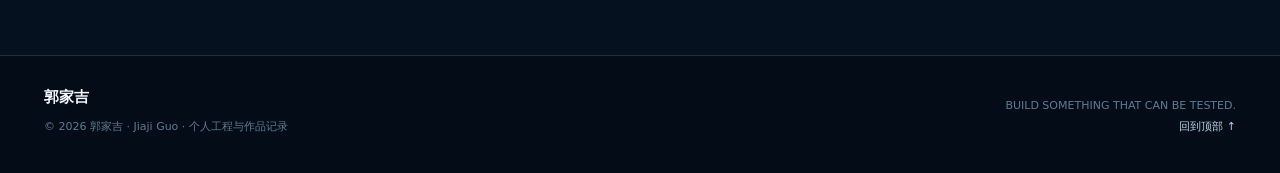
==== commit fc2604f9: "fix(profile): repair README tables and polish mobile experience" ====
--- a/index.html
+++ b/index.html
@@ -18,7 +18,7 @@
 <header class="nav-shell"><div class="container nav-bar">
 <a class="site-identity" href="#top"><span class="identity-symbol" aria-hidden="true">JG</span><span class="identity-copy"><strong>郭家吉</strong><span>JIAJI GUO / ENGINEERING &amp; AI</span></span></a>
 <div class="nav-right"><nav class="nav-list" aria-label="网站导航"><a href="#mission">我的使命</a><a href="#work">精选工程</a><a href="#path">发展路径</a><a href="#about">关于我</a><a href="#contact">联系我</a></nav><div class="language-switch" aria-label="选择语言"><a href="./" lang="zh-CN" aria-current="page">中</a><a href="./en/" lang="en" >EN</a></div><a class="nav-contact" href="#contact">开始交流</a></div>
-</div></header>
+</div><nav class="container mobile-nav" aria-label="移动端导航"><a href="#mission">使命</a><a href="#work">作品</a><a href="#path">路线</a><a href="#about">关于</a><a href="#contact">联系</a></nav></header>
 <main id="main">
 <section class="hero" id="top" aria-labelledby="hero-heading">
  <div class="hero-visual"><img src="assets/stellar-orbit.svg" alt="原创航天轨道概念视觉示意图，并非真实飞行数据" width="1000" height="930" fetchpriority="high"></div>
@@ -46,7 +46,7 @@
 <article class="exhibit ">
  <div class="exhibit-art"><img src="assets/project-cad.svg" alt="AeroForge 项目的技术概念示意图，非实体测试证据" width="760" height="560" loading="lazy"><span class="art-number mono">TOOLCHAIN / 03 / CONCEPT VISUAL</span></div>
  <div class="exhibit-info"><span class="exhibit-kind mono">工程工具链 / Engineering OS</span><h3>AeroForge</h3><p>研究让 AI 真正参与机械工程任务，而不只是生成看起来合理的几何图。方向包括需求约束、计算、CAD/CAE 工作流、工具执行、设计修改与独立验收，持续打通从自然语言到可信工程结果之间的断层。</p><div class="project-meta"><span>CAD / CAE</span><span>Bounded Agents</span><span>Independent Evaluation</span></div><div class="state-line">当前证据：私有工程原型；尚不能宣称具备成熟的端到端自动设计能力。</div><div class="project-actions"><a href="#contact">交流这个方向 ↗</a></div></div></article>
-<div class="project-grid-head"><h3>其他正在构建的项目</h3><div class="filters" role="group" aria-label="按项目领域筛选"><button type="button" class="filter" data-filter="all" aria-pressed="true">全部</button><button type="button" class="filter" data-filter="ai" aria-pressed="false">AI 与软件</button><button type="button" class="filter" data-filter="product" aria-pressed="false">产品实践</button><button type="button" class="filter" data-filter="engineering" aria-pressed="false">工程探索</button></div></div>
+<div class="project-grid-head"><h3>其他正在构建的项目</h3><div class="filters" hidden role="group" aria-label="按项目领域筛选"><button type="button" class="filter" data-filter="all" aria-pressed="true">全部</button><button type="button" class="filter" data-filter="ai" aria-pressed="false">AI 与软件</button><button type="button" class="filter" data-filter="product" aria-pressed="false">产品实践</button><button type="button" class="filter" data-filter="engineering" aria-pressed="false">工程探索</button></div></div>
 <p id="filter-result" class="visually-hidden" role="status" aria-live="polite">已显示 9 个项目</p>
 <div class="projects-grid"><article class="mini-project" data-category="ai engineering">
 <div class="mini-icon" aria-hidden="true">✦</div><span class="mini-kind mono">AI 自动化 / 开源插件</span><h4>dsh-pilot</h4><p>为 DeepSeek Harness 增加可观察的真实浏览器操作：DOM 快照、引用式交互、隔离会话和可接管的控制面板。</p><p class="micro" style="margin-top:auto">公开仓库 · 插件迭代中</p>
@@ -93,7 +93,7 @@
 <div class="contact-actions"><a class="button button-main" href="mailto:15015091629@163.com">邮件联系 <svg viewBox="0 0 18 18" fill="none" aria-hidden="true"><path d="M3 9h11M9 4l5 5-5 5" stroke="currentColor" stroke-width="1.5"/></svg></a><a class="button button-ghost" href="https://github.com/guo6x" target="_blank" rel="noopener noreferrer">GitHub 作品 <svg viewBox="0 0 18 18" fill="none" aria-hidden="true"><path d="M3 9h11M9 4l5 5-5 5" stroke="currentColor" stroke-width="1.5"/></svg></a></div></div>
 <aside class="contact-wechat"><div class="wechat-row"><h3>微信 / WeChat</h3><span class="micro">个人联系人</span></div><div class="qr-block">
 <a class="qr-click" href="https://u.wechat.com/ENzA9MDYw4TcaK3T-xYNANU?s=4" target="_blank" rel="noopener noreferrer" aria-label="打开郭家吉的微信联系人"><img src="assets/wechat-qr.svg" alt="郭家吉的个人微信二维码，扫码添加好友" width="160" height="160" loading="lazy"></a>
-<div class="qr-description"><p>扫描右侧二维码，或点击下方链接打开微信联系人页面。</p><a href="https://u.wechat.com/ENzA9MDYw4TcaK3T-xYNANU?s=4" target="_blank" rel="noopener noreferrer">打开微信联系人 ↗</a></div>
+<div class="qr-description"><p>扫描二维码，或在手机上点击下方链接打开微信联系人页面。</p><a href="https://u.wechat.com/ENzA9MDYw4TcaK3T-xYNANU?s=4" target="_blank" rel="noopener noreferrer">打开微信联系人 ↗</a></div>
 </div><p class="social-soon">B站、公众号、小红书等社交账号尚未核实准确公开链接，暂不展示。</p></aside></div>
 </div></section>
 </main>
--- a/assets/stellar-site.css
+++ b/assets/stellar-site.css
@@ -12,7 +12,7 @@
 }
 *,*::before,*::after{box-sizing:border-box}
 html{scroll-behavior:smooth;scroll-padding-top:90px}
-body{margin:0;min-width:320px;background:var(--night);color:var(--white);font-family:var(--sans);font-size:15px;line-height:1.85;-webkit-font-smoothing:antialiased;text-rendering:optimizeLegibility}
+body{margin:0;min-width:0;background:var(--night);color:var(--white);font-family:var(--sans);font-size:15px;line-height:1.85;-webkit-font-smoothing:antialiased;text-rendering:optimizeLegibility}
 body::after{content:"";position:fixed;inset:0;z-index:99;pointer-events:none;opacity:.06;background-image:url("data:image/svg+xml,%3Csvg viewBox='0 0 180 180' xmlns='http://www.w3.org/2000/svg'%3E%3Cfilter id='n'%3E%3CfeTurbulence type='fractalNoise' baseFrequency='.75' numOctaves='3' stitchTiles='stitch'/%3E%3C/filter%3E%3Crect width='180' height='180' filter='url(%23n)' opacity='.24'/%3E%3C/svg%3E")}
 a{color:inherit;text-decoration:none}a:hover{color:var(--cyan)}
 a:focus-visible,button:focus-visible{outline:2px solid var(--cyan);outline-offset:4px}
@@ -40,6 +40,7 @@
 .language-switch{display:inline-flex;border:1px solid var(--stroke-strong);padding:2px}
 .language-switch a{font-size:11px;font-family:Consolas,monospace;padding:6px 10px;color:var(--mist);line-height:1.4}
 .language-switch a[aria-current="page"]{background:var(--light);color:#071b2a;font-weight:800}
+.mobile-nav{display:none}
 .nav-contact{border:1px solid rgba(164,208,241,.47);font-size:12px;font-weight:700;padding:8px 16px;white-space:nowrap}
 .nav-contact:hover{background:#d1efff;color:#081628}
 .hero{position:relative;overflow:hidden;isolation:isolate;min-height:min(880px,calc(100svh - 80px));background:radial-gradient(circle at 72% 50%,#112d4d 0,#071728 38%,#040c18 75%);border-bottom:1px solid var(--stroke);display:flex;align-items:center}
@@ -115,6 +116,7 @@
 .project-grid-head{display:flex;justify-content:space-between;align-items:center;gap:18px;margin:88px 0 23px}
 .project-grid-head h3{font-size:clamp(1.65rem,2.4vw,2.35rem);font-weight:650;letter-spacing:-.035em;margin:0}
 .filters{display:flex;flex-wrap:wrap;gap:5px;border:1px solid var(--stroke);padding:4px}
+.filters[hidden]{display:none}
 .filter{border:0;background:none;color:var(--mist);font-size:12px;padding:6px 13px;cursor:pointer}
 .filter[aria-pressed="true"]{background:#c3e9fa;color:#0a2133;font-weight:750}
 .filter:hover:not([aria-pressed="true"]){color:#fff;background:rgba(135,190,223,.1)}
@@ -164,6 +166,7 @@
 .skills-strip span{color:#b5d7e9;background:rgba(113,185,224,.065);padding:7px 13px;font-size:12px;border:1px solid rgba(144,199,225,.17)}
 .contact-section{background:radial-gradient(ellipse at 16% 45%,rgba(36,106,156,.22),transparent 51%),#05111f;border-top:1px solid var(--stroke);padding:112px 0 72px}
 .contact-layout{display:grid;grid-template-columns:1fr 440px;gap:90px;align-items:center}
+.contact-layout>*{min-width:0}
 .contact-lead h2{font-size:clamp(3.1rem,5.2vw,5.4rem);letter-spacing:-.055em;line-height:1.25;font-family:var(--display);margin:15px 0 27px}
 .contact-lead h2.en{font-family:Georgia,serif;line-height:1.15}
 .contact-lead p{color:#abc7d9;font-size:15px;max-width:560px;line-height:2;margin:0 0 25px}
@@ -194,6 +197,11 @@
   .qr-click{width:150px}.qr-click img{width:134px;height:134px}
 }
 @media(max-width:950px){
+  html{scroll-padding-top:136px}
+  .mobile-nav{display:flex;justify-content:space-between;gap:8px;border-top:1px solid var(--stroke)}
+  .mobile-nav a{display:flex;align-items:center;justify-content:center;min-height:44px;min-width:40px;font-size:12px;color:var(--ice)}
+  .mobile-nav a:hover,.mobile-nav a[aria-current="location"]{color:var(--white);text-decoration:underline;text-underline-offset:6px}
+  .language-switch a{display:grid;place-items:center;min-width:40px;min-height:44px}
   .nav-list{display:none}
   .hero{min-height:760px}
   .hero-inner{min-height:760px}
@@ -272,9 +280,13 @@
   .footer-right{text-align:left}
 }
 @media(max-width:420px){
+  .identity-copy span{display:none}
+  .nav-right{gap:12px}
   .hero{min-height:865px}
   .hero-inner{min-height:865px}
   .hero h1,.hero h1.en{font-size:clamp(3rem,11.5vw,4.1rem)}
+  .hero h1.en{font-size:clamp(2.625rem,11.5vw,3rem)}
+  .contact-lead h2.en{font-size:clamp(2.125rem,9.3vw,2.5rem);overflow-wrap:anywhere}
   .hero-visual{right:-290px;width:605px;top:335px}
   .hero-bottom-grid{grid-template-columns:1fr 1fr}
   .button{font-size:12px;padding:10px 15px;gap:9px}
